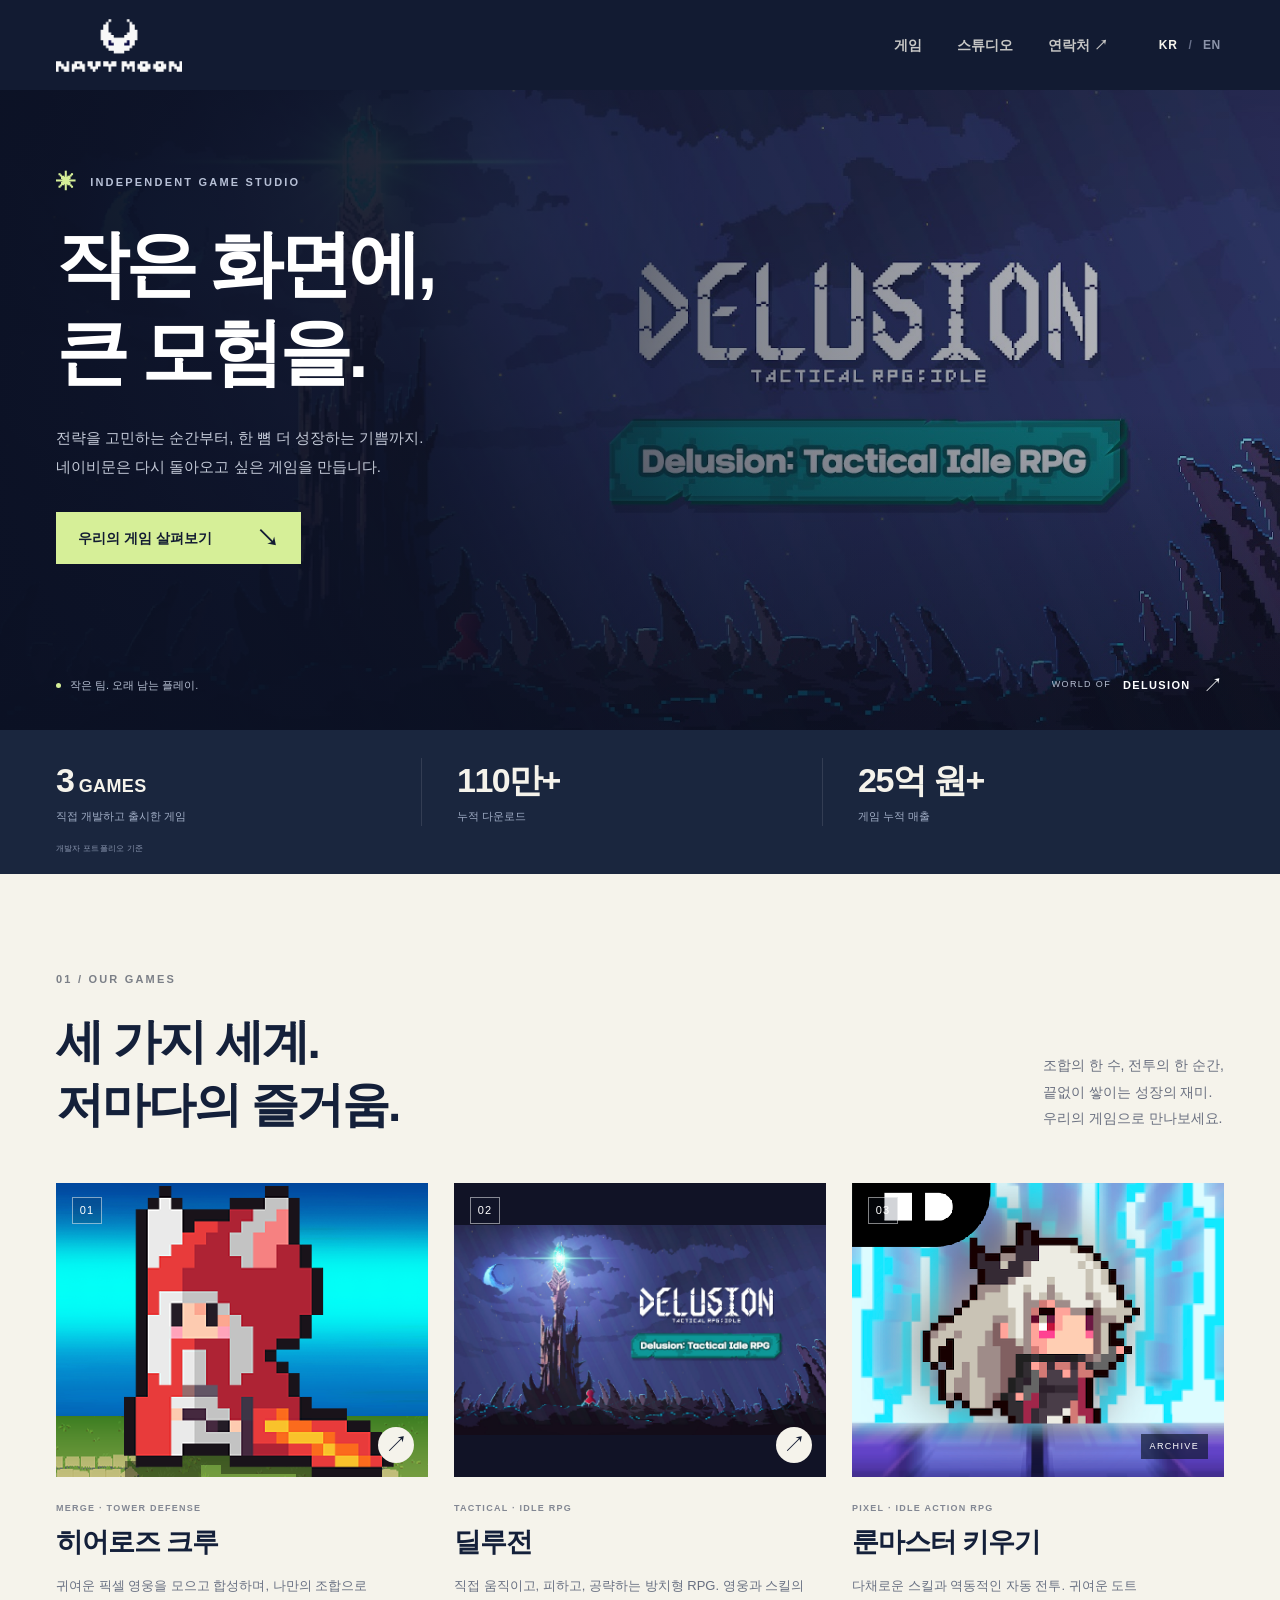
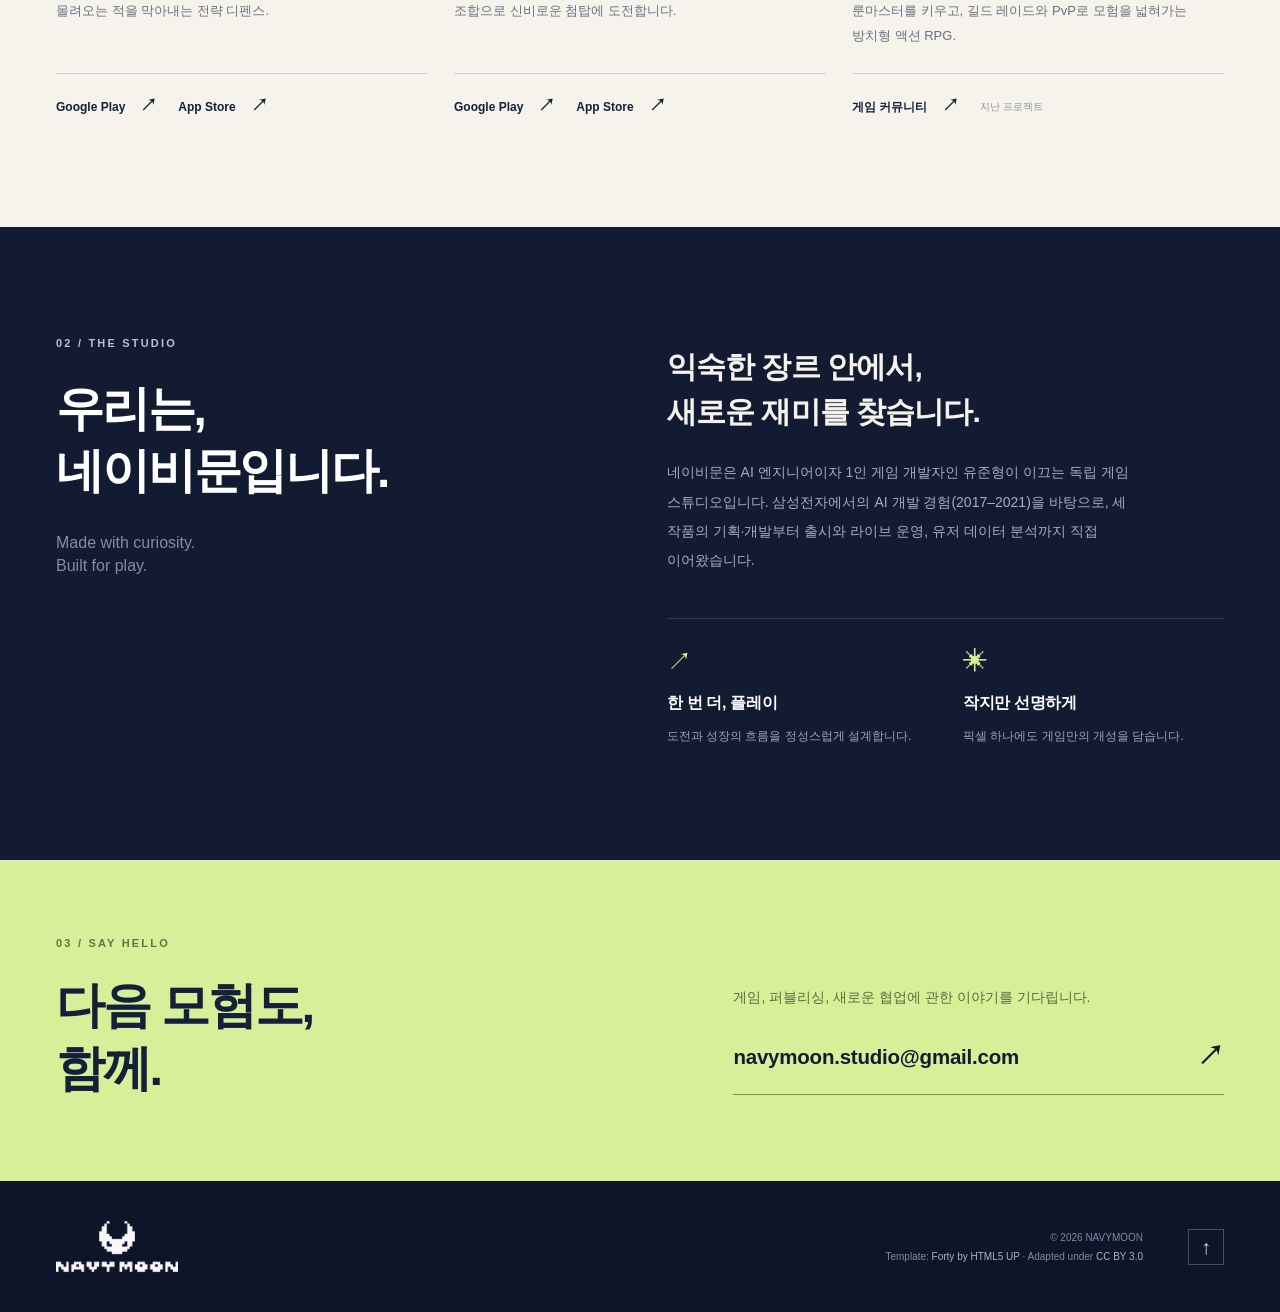
==== index.html @ 3b86530a "Publish NAVYMOON company and game showcase" ====
<!DOCTYPE html>
<!--
  NAVYMOON — adapted from Forty by HTML5 UP, html5up.net | @ajlkn.
  Template licensed under Creative Commons Attribution 3.0.
  Original responsive banner, tiles, inner containers and button foundation retained.
  NAVYMOON adaptation: identity, art direction, bilingual content and game portfolio.
-->
<html lang="ko">
<head>
  <meta charset="utf-8">
  <meta name="viewport" content="width=device-width, initial-scale=1">
  <meta name="theme-color" content="#121b32">
  <title>NAVYMOON — 작은 화면에, 큰 모험을.</title>
  <meta name="description" content="네이비문은 전략과 성장, 개성 있는 세계를 모바일 게임으로 만듭니다. 히어로즈 크루, 딜루전, 룬마스터 키우기를 만나보세요.">
  <link rel="icon" href="assets/images/navymoon-icon-navy.png" type="image/png">
  <link rel="canonical" href="https://navymoon.github.io/">
  <meta property="og:type" content="website">
  <meta property="og:site_name" content="NAVYMOON">
  <meta property="og:title" content="NAVYMOON — Small screens. Big adventures.">
  <meta property="og:description" content="Independent game development. Explore Heroes Crew, Delusion, and Rune Master Idle.">
  <meta property="og:url" content="https://navymoon.github.io/">
  <meta property="og:image" content="https://navymoon.github.io/assets/images/delusion-screen-1.jpg">
  <meta name="twitter:card" content="summary_large_image">
  <link rel="stylesheet" href="assets/css/forty.css">
  <link rel="stylesheet" href="assets/css/navymoon.css">
  <link rel="preload" href="assets/fonts/outfit-bold.ttf" as="font" type="font/ttf" crossorigin>
  <script type="application/ld+json">{"@context":"https://schema.org","@type":"Organization","name":"NAVYMOON","alternateName":"네이비문","url":"https://navymoon.github.io/","logo":"https://navymoon.github.io/assets/images/navymoon-logo-navy.png","email":"navymoon.studio@gmail.com","description":"Independent mobile game studio led by AI engineer and solo developer Junhyeong Yoo."}</script>
  <script src="assets/js/navymoon.js" defer></script>
</head>
<body>
  <a class="skip-link" href="#main" data-i18n="skip">본문으로 바로가기</a>
  <div id="wrapper">
    <header id="header" class="site-header">
      <a href="#top" class="brand" aria-label="NAVYMOON home"><img class="logo-image" src="assets/images/navymoon-logo-white.png" width="4800" height="2400" alt="NAVYMOON"></a>
      <nav class="desktop-nav" aria-label="Main navigation">
        <a href="#games" data-i18n="navGames">게임</a>
        <a href="#studio" data-i18n="navStudio">스튜디오</a>
        <a href="#contact" data-i18n="navContact">연락처 <span aria-hidden="true">↗</span></a>
      </nav>
      <div class="header-actions">
        <div class="language-switch" role="group" aria-label="Language">
          <button type="button" data-lang="ko" aria-pressed="true">KR</button><span aria-hidden="true">/</span><button type="button" data-lang="en" aria-pressed="false">EN</button>
        </div>
        <button class="menu-toggle" type="button" aria-label="메뉴 열기" aria-expanded="false" aria-controls="mobile-nav"><span></span><span></span></button>
      </div>
    </header>
    <nav id="mobile-nav" aria-label="Mobile navigation" hidden>
      <a href="#games" data-i18n="navGames">게임</a><a href="#studio" data-i18n="navStudio">스튜디오</a><a href="#contact" data-i18n="navContact">연락처 ↗</a>
    </nav>

    <main id="main">
      <section id="banner" class="major home-banner" aria-labelledby="hero-title">
        <span id="top" class="anchor-top"></span>
        <img class="hero-art" src="assets/images/delusion-screen-1.jpg" alt="" width="1600" height="900" fetchpriority="high">
        <div class="hero-shade"></div>
        <div class="inner hero-inner">
          <p class="eyebrow"><span class="tiny-star" aria-hidden="true">✳</span> INDEPENDENT GAME STUDIO</p>
          <header class="major"><h1 id="hero-title" data-i18n="heroTitle">작은 화면에, <br>큰 모험을.</h1></header>
          <div class="content">
            <p class="hero-copy" data-i18n="heroCopy">전략을 고민하는 순간부터, 한 뼘 더 성장하는 기쁨까지. <br>네이비문은 다시 돌아오고 싶은 게임을 만듭니다.</p>
            <a href="#games" class="button primary hero-button"><span data-i18n="explore">우리의 게임 살펴보기</span><span aria-hidden="true">↘</span></a>
          </div>
        </div>
        <div class="hero-bottom inner">
          <span class="hero-caption"><span class="status-dot"></span><span data-i18n="heroCaption">작은 팀. 오래 남는 플레이.</span></span>
          <a href="#delusion" class="art-credit">WORLD OF <strong>DELUSION</strong><span aria-hidden="true">↗</span></a>
        </div>
      </section>

      <section class="track-record" aria-label="Studio track record"><div class="inner"><div class="metrics"><div><strong>3<span> GAMES</span></strong><p data-i18n="metricGames">직접 개발하고 출시한 게임</p></div><div><strong data-i18n="metricDownloadsValue">110만+</strong><p data-i18n="metricDownloads">누적 다운로드</p></div><div><strong data-i18n="metricRevenueValue">25억 원+</strong><p data-i18n="metricRevenue">게임 누적 매출</p></div></div><p class="metrics-source" data-i18n="metricsSource">개발자 포트폴리오 기준</p></div></section>

      <section id="games" class="games-section" aria-labelledby="games-title">
        <div class="inner section-heading">
          <div><p class="eyebrow dark">01 / OUR GAMES</p><h2 id="games-title" data-i18n="gamesTitle">세 가지 세계. <br>저마다의 즐거움.</h2></div>
          <p class="section-intro" data-i18n="gamesIntro">조합의 한 수, 전투의 한 순간, <br>끝없이 쌓이는 성장의 재미. <br>우리의 게임으로 만나보세요.</p>
        </div>
        <div class="inner">
          <div class="tiles game-tiles">
            <article id="heroes-crew" class="game-card heroes-card">
              <a class="game-art game-link" href="https://play.google.com/store/apps/details?id=com.overdogs.heroes&amp;hl=ko" target="_blank" rel="noopener noreferrer" aria-label="Heroes Crew on Google Play">
                <img src="assets/images/heroes-icon.png" alt="히어로즈 크루 게임 아이콘" data-i18n-alt="heroesAlt" width="512" height="512" loading="lazy">
                <span class="game-number">01</span><span class="art-arrow" aria-hidden="true">↗</span>
              </a>
              <header class="major game-info">
                <p class="game-genre" data-i18n="heroesGenre">MERGE · TOWER DEFENSE</p>
                <h3 data-i18n="heroesTitle">히어로즈 크루</h3>
                <p class="game-description" data-i18n="heroesDescription">귀여운 픽셀 영웅을 모으고 합성하며, 나만의 조합으로 몰려오는 적을 막아내는 전략 디펜스.</p>
                <div class="game-links"><a class="game-link" href="https://play.google.com/store/apps/details?id=com.overdogs.heroes&amp;hl=ko" target="_blank" rel="noopener noreferrer">Google Play <span aria-hidden="true">↗</span></a><a class="game-link" href="https://apps.apple.com/kr/app/id6744350078" target="_blank" rel="noopener noreferrer">App Store <span aria-hidden="true">↗</span></a></div>
              </header>
            </article>
            <article id="delusion" class="game-card delusion-card">
              <a class="game-art game-link" href="https://play.google.com/store/apps/details?id=com.superplanet.delusion&amp;hl=ko" target="_blank" rel="noopener noreferrer" aria-label="Delusion on Google Play">
                <img src="assets/images/delusion-screen-1.jpg" alt="딜루전 게임 키 비주얼" data-i18n-alt="delusionAlt" width="1600" height="900" loading="lazy">
                <span class="game-number">02</span><span class="art-arrow" aria-hidden="true">↗</span>
              </a>
              <header class="major game-info">
                <p class="game-genre">TACTICAL · IDLE RPG</p>
                <h3 data-i18n="delusionTitle">딜루전</h3>
                <p class="game-description" data-i18n="delusionDescription">직접 움직이고, 피하고, 공략하는 방치형 RPG. 영웅과 스킬의 조합으로 신비로운 첨탑에 도전합니다.</p>
                <div class="game-links"><a class="game-link" href="https://play.google.com/store/apps/details?id=com.superplanet.delusion&amp;hl=ko" target="_blank" rel="noopener noreferrer">Google Play <span aria-hidden="true">↗</span></a><a class="game-link" href="https://apps.apple.com/kr/app/id6496342351" target="_blank" rel="noopener noreferrer">App Store <span aria-hidden="true">↗</span></a></div>
              </header>
            </article>
            <article id="rune-master" class="game-card rune-card">
              <div class="game-art rune-art">
                <img src="assets/images/runemaster-icon.png" alt="룬마스터 키우기 게임 아이콘" data-i18n-alt="runeAlt" width="512" height="512" loading="lazy">
                <span class="game-number">03</span><span class="archive-label">ARCHIVE</span>
              </div>
              <header class="major game-info">
                <p class="game-genre">PIXEL · IDLE ACTION RPG</p>
                <h3 data-i18n="runeTitle">룬마스터 키우기</h3>
                <p class="game-description" data-i18n="runeDescription">다채로운 스킬과 역동적인 자동 전투. 귀여운 도트 룬마스터를 키우고, 길드 레이드와 PvP로 모험을 넓혀가는 방치형 액션 RPG.</p>
                <div class="game-links"><a class="game-link" href="https://cafe.naver.com/runem" target="_blank" rel="noopener noreferrer"><span data-i18n="runeCommunity">게임 커뮤니티</span> <span aria-hidden="true">↗</span></a><span class="legacy-note" data-i18n="archive">지난 프로젝트</span></div>
              </header>
            </article>
          </div>
        </div>
      </section>

      <section id="studio" class="studio-section" aria-labelledby="studio-title">
        <div class="inner studio-grid">
          <div class="studio-heading"><p class="eyebrow">02 / THE STUDIO</p><h2 id="studio-title" data-i18n="studioTitle">우리는, <br>네이비문입니다.</h2><p class="studio-signature">Made with curiosity. <br>Built for play.</p></div>
          <div class="studio-content"><p class="studio-lead" data-i18n="studioLead">익숙한 장르 안에서, <br>새로운 재미를 찾습니다.</p><p data-i18n="studioCopy">네이비문은 AI 엔지니어이자 1인 게임 개발자인 유준형이 이끄는 독립 게임 스튜디오입니다. 삼성전자에서의 AI 개발 경험(2017–2021)을 바탕으로, 세 작품의 기획·개발부터 출시와 라이브 운영, 유저 데이터 분석까지 직접 이어왔습니다.</p>
            <div class="studio-values">
              <div><span class="value-icon" aria-hidden="true">↗</span><h3 data-i18n="valueOne">한 번 더, 플레이</h3><p data-i18n="valueOneCopy">도전과 성장의 흐름을 정성스럽게 설계합니다.</p></div>
              <div><span class="value-icon" aria-hidden="true">✳</span><h3 data-i18n="valueTwo">작지만 선명하게</h3><p data-i18n="valueTwoCopy">픽셀 하나에도 게임만의 개성을 담습니다.</p></div>
            </div>
          </div>
        </div>
      </section>

      <section id="contact" class="contact-section" aria-labelledby="contact-title">
        <div class="inner contact-inner"><div><p class="eyebrow dark">03 / SAY HELLO</p><h2 id="contact-title" data-i18n="contactTitle">다음 모험도, <br>함께.</h2></div><div class="contact-details"><p data-i18n="contactCopy">게임, 퍼블리싱, 새로운 협업에 관한 이야기를 기다립니다.</p><a class="contact-email" href="mailto:navymoon.studio@gmail.com">navymoon.studio@gmail.com <span aria-hidden="true">↗</span></a></div></div>
      </section>
    </main>
    <footer id="footer"><div class="inner footer-inner"><a href="#top" class="footer-brand"><img src="assets/images/navymoon-logo-white.png" alt="NAVYMOON" width="4800" height="2400"></a><div class="footer-meta"><span>© <span id="year">2026</span> NAVYMOON</span><span>Template: <a href="https://html5up.net/forty" target="_blank" rel="noopener noreferrer">Forty by HTML5 UP</a> · Adapted under <a href="https://html5up.net/license" target="_blank" rel="noopener noreferrer">CC BY 3.0</a></span></div><a class="back-top" href="#top" aria-label="Back to top">↑</a></div></footer>
  </div>
</body>
</html>
---- assets/css/forty.css ----
/*
	Forty by HTML5 UP
	html5up.net | @ajlkn
	Free for personal and commercial use under the CCA 3.0 license (html5up.net/license)
*/

html, body, div, span, applet, object,
iframe, h1, h2, h3, h4, h5, h6, p, blockquote,
pre, a, abbr, acronym, address, big, cite,
code, del, dfn, em, img, ins, kbd, q, s, samp,
small, strike, strong, sub, sup, tt, var, b,
u, i, center, dl, dt, dd, ol, ul, li, fieldset,
form, label, legend, table, caption, tbody,
tfoot, thead, tr, th, td, article, aside,
canvas, details, embed, figure, figcaption,
footer, header, hgroup, menu, nav, output, ruby,
section, summary, time, mark, audio, video {
	margin: 0;
	padding: 0;
	border: 0;
	font-size: 100%;
	font: inherit;
	vertical-align: baseline;}

article, aside, details, figcaption, figure,
footer, header, hgroup, menu, nav, section {
	display: block;}

body {
	line-height: 1;
}

ol, ul {
	list-style: none;
}

blockquote, q {
	quotes: none;
}

	blockquote:before, blockquote:after, q:before, q:after {
		content: '';
		content: none;
	}

table {
	border-collapse: collapse;
	border-spacing: 0;
}

body {
	-webkit-text-size-adjust: none;
}

mark {
	background-color: transparent;
	color: inherit;
}

input::-moz-focus-inner {
	border: 0;
	padding: 0;
}

input, select, textarea {
	-moz-appearance: none;
	-webkit-appearance: none;
	-ms-appearance: none;
	appearance: none;
}

/* Basic */

	@-ms-viewport {
		width: device-width;
	}

	body {
		-ms-overflow-style: scrollbar;
	}

	@media screen and (max-width: 480px) {

		html, body {
			min-width: 320px;
		}

	}

	html {
		box-sizing: border-box;
	}

	*, *:before, *:after {
		box-sizing: inherit;
	}

	body {
		background: #242943;
	}

		body.is-preload *, body.is-preload *:before, body.is-preload *:after {
			-moz-animation: none !important;
			-webkit-animation: none !important;
			-ms-animation: none !important;
			animation: none !important;
			-moz-transition: none !important;
			-webkit-transition: none !important;
			-ms-transition: none !important;
			transition: none !important;
		}

/* Type */

	body, input, select, textarea {
		color: #ffffff;
		font-family: "Source Sans Pro", Helvetica, sans-serif;
		font-size: 17pt;
		font-weight: 300;
		letter-spacing: 0.025em;
		line-height: 1.65;
	}

		@media screen and (max-width: 1680px) {

			body, input, select, textarea {
				font-size: 14pt;
			}

		}

		@media screen and (max-width: 1280px) {

			body, input, select, textarea {
				font-size: 12pt;
			}

		}

		@media screen and (max-width: 360px) {

			body, input, select, textarea {
				font-size: 11pt;
			}

		}

	a {
		-moz-transition: color 0.2s ease-in-out, border-bottom-color 0.2s ease-in-out;
		-webkit-transition: color 0.2s ease-in-out, border-bottom-color 0.2s ease-in-out;
		-ms-transition: color 0.2s ease-in-out, border-bottom-color 0.2s ease-in-out;
		transition: color 0.2s ease-in-out, border-bottom-color 0.2s ease-in-out;
		border-bottom: dotted 1px;
		color: inherit;
		text-decoration: none;
	}

		a:hover {
			border-bottom-color: transparent;
			color: #9bf1ff !important;
		}

		a:active {
			color: #53e3fb !important;
		}

	strong, b {
		color: #ffffff;
		font-weight: 600;
	}

	em, i {
		font-style: italic;
	}

	p {
		margin: 0 0 2em 0;
	}

	h1, h2, h3, h4, h5, h6 {
		color: #ffffff;
		font-weight: 600;
		line-height: 1.65;
		margin: 0 0 1em 0;
	}

		h1 a, h2 a, h3 a, h4 a, h5 a, h6 a {
			color: inherit;
			border-bottom: 0;
		}

	h1 {
		font-size: 2.5em;
	}

	h2 {
		font-size: 1.75em;
	}

	h3 {
		font-size: 1.35em;
	}

	h4 {
		font-size: 1.1em;
	}

	h5 {
		font-size: 0.9em;
	}

	h6 {
		font-size: 0.7em;
	}

	@media screen and (max-width: 736px) {

		h1 {
			font-size: 2em;
		}

		h2 {
			font-size: 1.5em;
		}

		h3 {
			font-size: 1.25em;
		}

	}

	sub {
		font-size: 0.8em;
		position: relative;
		top: 0.5em;
	}

	sup {
		font-size: 0.8em;
		position: relative;
		top: -0.5em;
	}

	blockquote {
		border-left: solid 4px rgba(212, 212, 255, 0.1);
		font-style: italic;
		margin: 0 0 2em 0;
		padding: 0.5em 0 0.5em 2em;
	}

	code {
		background: rgba(212, 212, 255, 0.035);
		font-family: "Courier New", monospace;
		font-size: 0.9em;
		margin: 0 0.25em;
		padding: 0.25em 0.65em;
	}

	pre {
		-webkit-overflow-scrolling: touch;
		font-family: "Courier New", monospace;
		font-size: 0.9em;
		margin: 0 0 2em 0;
	}

		pre code {
			display: block;
			line-height: 1.75;
			padding: 1em 1.5em;
			overflow-x: auto;
		}

	hr {
		border: 0;
		border-bottom: solid 1px rgba(212, 212, 255, 0.1);
		margin: 2em 0;
	}

		hr.major {
			margin: 3em 0;
		}

	.align-left {
		text-align: left;
	}

	.align-center {
		text-align: center;
	}

	.align-right {
		text-align: right;
	}

/* Row */

	.row {
		display: flex;
		flex-wrap: wrap;
		box-sizing: border-box;
		align-items: stretch;
	}

		.row > * {
			box-sizing: border-box;
		}

		.row.gtr-uniform > * > :last-child {
			margin-bottom: 0;
		}

		.row.aln-left {
			justify-content: flex-start;
		}

		.row.aln-center {
			justify-content: center;
		}

		.row.aln-right {
			justify-content: flex-end;
		}

		.row.aln-top {
			align-items: flex-start;
		}

		.row.aln-middle {
			align-items: center;
		}

		.row.aln-bottom {
			align-items: flex-end;
		}

		.row > .imp {
			order: -1;
		}

		.row > .col-1 {
			width: 8.33333%;
		}

		.row > .off-1 {
			margin-left: 8.33333%;
		}

		.row > .col-2 {
			width: 16.66667%;
		}

		.row > .off-2 {
			margin-left: 16.66667%;
		}

		.row > .col-3 {
			width: 25%;
		}

		.row > .off-3 {
			margin-left: 25%;
		}

		.row > .col-4 {
			width: 33.33333%;
		}

		.row > .off-4 {
			margin-left: 33.33333%;
		}

		.row > .col-5 {
			width: 41.66667%;
		}

		.row > .off-5 {
			margin-left: 41.66667%;
		}

		.row > .col-6 {
			width: 50%;
		}

		.row > .off-6 {
			margin-left: 50%;
		}

		.row > .col-7 {
			width: 58.33333%;
		}

		.row > .off-7 {
			margin-left: 58.33333%;
		}

		.row > .col-8 {
			width: 66.66667%;
		}

		.row > .off-8 {
			margin-left: 66.66667%;
		}

		.row > .col-9 {
			width: 75%;
		}

		.row > .off-9 {
			margin-left: 75%;
		}

		.row > .col-10 {
			width: 83.33333%;
		}

		.row > .off-10 {
			margin-left: 83.33333%;
		}

		.row > .col-11 {
			width: 91.66667%;
		}

		.row > .off-11 {
			margin-left: 91.66667%;
		}

		.row > .col-12 {
			width: 100%;
		}

		.row > .off-12 {
			margin-left: 100%;
		}

		.row.gtr-0 {
			margin-top: 0;
			margin-left: 0em;
		}

			.row.gtr-0 > * {
				padding: 0 0 0 0em;
			}

			.row.gtr-0.gtr-uniform {
				margin-top: 0em;
			}

				.row.gtr-0.gtr-uniform > * {
					padding-top: 0em;
				}

		.row.gtr-25 {
			margin-top: 0;
			margin-left: -0.5em;
		}

			.row.gtr-25 > * {
				padding: 0 0 0 0.5em;
			}

			.row.gtr-25.gtr-uniform {
				margin-top: -0.5em;
			}

				.row.gtr-25.gtr-uniform > * {
					padding-top: 0.5em;
				}

		.row.gtr-50 {
			margin-top: 0;
			margin-left: -1em;
		}

			.row.gtr-50 > * {
				padding: 0 0 0 1em;
			}

			.row.gtr-50.gtr-uniform {
				margin-top: -1em;
			}

				.row.gtr-50.gtr-uniform > * {
					padding-top: 1em;
				}

		.row {
			margin-top: 0;
			margin-left: -2em;
		}

			.row > * {
				padding: 0 0 0 2em;
			}

			.row.gtr-uniform {
				margin-top: -2em;
			}

				.row.gtr-uniform > * {
					padding-top: 2em;
				}

		.row.gtr-150 {
			margin-top: 0;
			margin-left: -3em;
		}

			.row.gtr-150 > * {
				padding: 0 0 0 3em;
			}

			.row.gtr-150.gtr-uniform {
				margin-top: -3em;
			}

				.row.gtr-150.gtr-uniform > * {
					padding-top: 3em;
				}

		.row.gtr-200 {
			margin-top: 0;
			margin-left: -4em;
		}

			.row.gtr-200 > * {
				padding: 0 0 0 4em;
			}

			.row.gtr-200.gtr-uniform {
				margin-top: -4em;
			}

				.row.gtr-200.gtr-uniform > * {
					padding-top: 4em;
				}

		@media screen and (max-width: 1680px) {

			.row {
				display: flex;
				flex-wrap: wrap;
				box-sizing: border-box;
				align-items: stretch;
			}

				.row > * {
					box-sizing: border-box;
				}

				.row.gtr-uniform > * > :last-child {
					margin-bottom: 0;
				}

				.row.aln-left {
					justify-content: flex-start;
				}

				.row.aln-center {
					justify-content: center;
				}

				.row.aln-right {
					justify-content: flex-end;
				}

				.row.aln-top {
					align-items: flex-start;
				}

				.row.aln-middle {
					align-items: center;
				}

				.row.aln-bottom {
					align-items: flex-end;
				}

				.row > .imp-xlarge {
					order: -1;
				}

				.row > .col-1-xlarge {
					width: 8.33333%;
				}

				.row > .off-1-xlarge {
					margin-left: 8.33333%;
				}

				.row > .col-2-xlarge {
					width: 16.66667%;
				}

				.row > .off-2-xlarge {
					margin-left: 16.66667%;
				}

				.row > .col-3-xlarge {
					width: 25%;
				}

				.row > .off-3-xlarge {
					margin-left: 25%;
				}

				.row > .col-4-xlarge {
					width: 33.33333%;
				}

				.row > .off-4-xlarge {
					margin-left: 33.33333%;
				}

				.row > .col-5-xlarge {
					width: 41.66667%;
				}

				.row > .off-5-xlarge {
					margin-left: 41.66667%;
				}

				.row > .col-6-xlarge {
					width: 50%;
				}

				.row > .off-6-xlarge {
					margin-left: 50%;
				}

				.row > .col-7-xlarge {
					width: 58.33333%;
				}

				.row > .off-7-xlarge {
					margin-left: 58.33333%;
				}

				.row > .col-8-xlarge {
					width: 66.66667%;
				}

				.row > .off-8-xlarge {
					margin-left: 66.66667%;
				}

				.row > .col-9-xlarge {
					width: 75%;
				}

				.row > .off-9-xlarge {
					margin-left: 75%;
				}

				.row > .col-10-xlarge {
					width: 83.33333%;
				}

				.row > .off-10-xlarge {
					margin-left: 83.33333%;
				}

				.row > .col-11-xlarge {
					width: 91.66667%;
				}

				.row > .off-11-xlarge {
					margin-left: 91.66667%;
				}

				.row > .col-12-xlarge {
					width: 100%;
				}

				.row > .off-12-xlarge {
					margin-left: 100%;
				}

				.row.gtr-0 {
					margin-top: 0;
					margin-left: 0em;
				}

					.row.gtr-0 > * {
						padding: 0 0 0 0em;
					}

					.row.gtr-0.gtr-uniform {
						margin-top: 0em;
					}

						.row.gtr-0.gtr-uniform > * {
							padding-top: 0em;
						}

				.row.gtr-25 {
					margin-top: 0;
					margin-left: -0.5em;
				}

					.row.gtr-25 > * {
						padding: 0 0 0 0.5em;
					}

					.row.gtr-25.gtr-uniform {
						margin-top: -0.5em;
					}

						.row.gtr-25.gtr-uniform > * {
							padding-top: 0.5em;
						}

				.row.gtr-50 {
					margin-top: 0;
					margin-left: -1em;
				}

					.row.gtr-50 > * {
						padding: 0 0 0 1em;
					}

					.row.gtr-50.gtr-uniform {
						margin-top: -1em;
					}

						.row.gtr-50.gtr-uniform > * {
							padding-top: 1em;
						}

				.row {
					margin-top: 0;
					margin-left: -2em;
				}

					.row > * {
						padding: 0 0 0 2em;
					}

					.row.gtr-uniform {
						margin-top: -2em;
					}

						.row.gtr-uniform > * {
							padding-top: 2em;
						}

				.row.gtr-150 {
					margin-top: 0;
					margin-left: -3em;
				}

					.row.gtr-150 > * {
						padding: 0 0 0 3em;
					}

					.row.gtr-150.gtr-uniform {
						margin-top: -3em;
					}

						.row.gtr-150.gtr-uniform > * {
							padding-top: 3em;
						}

				.row.gtr-200 {
					margin-top: 0;
					margin-left: -4em;
				}

					.row.gtr-200 > * {
						padding: 0 0 0 4em;
					}

					.row.gtr-200.gtr-uniform {
						margin-top: -4em;
					}

						.row.gtr-200.gtr-uniform > * {
							padding-top: 4em;
						}

		}

		@media screen and (max-width: 1280px) {

			.row {
				display: flex;
				flex-wrap: wrap;
				box-sizing: border-box;
				align-items: stretch;
			}

				.row > * {
					box-sizing: border-box;
				}

				.row.gtr-uniform > * > :last-child {
					margin-bottom: 0;
				}

				.row.aln-left {
					justify-content: flex-start;
				}

				.row.aln-center {
					justify-content: center;
				}

				.row.aln-right {
					justify-content: flex-end;
				}

				.row.aln-top {
					align-items: flex-start;
				}

				.row.aln-middle {
					align-items: center;
				}

				.row.aln-bottom {
					align-items: flex-end;
				}

				.row > .imp-large {
					order: -1;
				}

				.row > .col-1-large {
					width: 8.33333%;
				}

				.row > .off-1-large {
					margin-left: 8.33333%;
				}

				.row > .col-2-large {
					width: 16.66667%;
				}

				.row > .off-2-large {
					margin-left: 16.66667%;
				}

				.row > .col-3-large {
					width: 25%;
				}

				.row > .off-3-large {
					margin-left: 25%;
				}

				.row > .col-4-large {
					width: 33.33333%;
				}

				.row > .off-4-large {
					margin-left: 33.33333%;
				}

				.row > .col-5-large {
					width: 41.66667%;
				}

				.row > .off-5-large {
					margin-left: 41.66667%;
				}

				.row > .col-6-large {
					width: 50%;
				}

				.row > .off-6-large {
					margin-left: 50%;
				}

				.row > .col-7-large {
					width: 58.33333%;
				}

				.row > .off-7-large {
					margin-left: 58.33333%;
				}

				.row > .col-8-large {
					width: 66.66667%;
				}

				.row > .off-8-large {
					margin-left: 66.66667%;
				}

				.row > .col-9-large {
					width: 75%;
				}

				.row > .off-9-large {
					margin-left: 75%;
				}

				.row > .col-10-large {
					width: 83.33333%;
				}

				.row > .off-10-large {
					margin-left: 83.33333%;
				}

				.row > .col-11-large {
					width: 91.66667%;
				}

				.row > .off-11-large {
					margin-left: 91.66667%;
				}

				.row > .col-12-large {
					width: 100%;
				}

				.row > .off-12-large {
					margin-left: 100%;
				}

				.row.gtr-0 {
					margin-top: 0;
					margin-left: 0em;
				}

					.row.gtr-0 > * {
						padding: 0 0 0 0em;
					}

					.row.gtr-0.gtr-uniform {
						margin-top: 0em;
					}

						.row.gtr-0.gtr-uniform > * {
							padding-top: 0em;
						}

				.row.gtr-25 {
					margin-top: 0;
					margin-left: -0.375em;
				}

					.row.gtr-25 > * {
						padding: 0 0 0 0.375em;
					}

					.row.gtr-25.gtr-uniform {
						margin-top: -0.375em;
					}

						.row.gtr-25.gtr-uniform > * {
							padding-top: 0.375em;
						}

				.row.gtr-50 {
					margin-top: 0;
					margin-left: -0.75em;
				}

					.row.gtr-50 > * {
						padding: 0 0 0 0.75em;
					}

					.row.gtr-50.gtr-uniform {
						margin-top: -0.75em;
					}

						.row.gtr-50.gtr-uniform > * {
							padding-top: 0.75em;
						}

				.row {
					margin-top: 0;
					margin-left: -1.5em;
				}

					.row > * {
						padding: 0 0 0 1.5em;
					}

					.row.gtr-uniform {
						margin-top: -1.5em;
					}

						.row.gtr-uniform > * {
							padding-top: 1.5em;
						}

				.row.gtr-150 {
					margin-top: 0;
					margin-left: -2.25em;
				}

					.row.gtr-150 > * {
						padding: 0 0 0 2.25em;
					}

					.row.gtr-150.gtr-uniform {
						margin-top: -2.25em;
					}

						.row.gtr-150.gtr-uniform > * {
							padding-top: 2.25em;
						}

				.row.gtr-200 {
					margin-top: 0;
					margin-left: -3em;
				}

					.row.gtr-200 > * {
						padding: 0 0 0 3em;
					}

					.row.gtr-200.gtr-uniform {
						margin-top: -3em;
					}

						.row.gtr-200.gtr-uniform > * {
							padding-top: 3em;
						}

		}

		@media screen and (max-width: 980px) {

			.row {
				display: flex;
				flex-wrap: wrap;
				box-sizing: border-box;
				align-items: stretch;
			}

				.row > * {
					box-sizing: border-box;
				}

				.row.gtr-uniform > * > :last-child {
					margin-bottom: 0;
				}

				.row.aln-left {
					justify-content: flex-start;
				}

				.row.aln-center {
					justify-content: center;
				}

				.row.aln-right {
					justify-content: flex-end;
				}

				.row.aln-top {
					align-items: flex-start;
				}

				.row.aln-middle {
					align-items: center;
				}

				.row.aln-bottom {
					align-items: flex-end;
				}

				.row > .imp-medium {
					order: -1;
				}

				.row > .col-1-medium {
					width: 8.33333%;
				}

				.row > .off-1-medium {
					margin-left: 8.33333%;
				}

				.row > .col-2-medium {
					width: 16.66667%;
				}

				.row > .off-2-medium {
					margin-left: 16.66667%;
				}

				.row > .col-3-medium {
					width: 25%;
				}

				.row > .off-3-medium {
					margin-left: 25%;
				}

				.row > .col-4-medium {
					width: 33.33333%;
				}

				.row > .off-4-medium {
					margin-left: 33.33333%;
				}

				.row > .col-5-medium {
					width: 41.66667%;
				}

				.row > .off-5-medium {
					margin-left: 41.66667%;
				}

				.row > .col-6-medium {
					width: 50%;
				}

				.row > .off-6-medium {
					margin-left: 50%;
				}

				.row > .col-7-medium {
					width: 58.33333%;
				}

				.row > .off-7-medium {
					margin-left: 58.33333%;
				}

				.row > .col-8-medium {
					width: 66.66667%;
				}

				.row > .off-8-medium {
					margin-left: 66.66667%;
				}

				.row > .col-9-medium {
					width: 75%;
				}

				.row > .off-9-medium {
					margin-left: 75%;
				}

				.row > .col-10-medium {
					width: 83.33333%;
				}

				.row > .off-10-medium {
					margin-left: 83.33333%;
				}

				.row > .col-11-medium {
					width: 91.66667%;
				}

				.row > .off-11-medium {
					margin-left: 91.66667%;
				}

				.row > .col-12-medium {
					width: 100%;
				}

				.row > .off-12-medium {
					margin-left: 100%;
				}

				.row.gtr-0 {
					margin-top: 0;
					margin-left: 0em;
				}

					.row.gtr-0 > * {
						padding: 0 0 0 0em;
					}

					.row.gtr-0.gtr-uniform {
						margin-top: 0em;
					}

						.row.gtr-0.gtr-uniform > * {
							padding-top: 0em;
						}

				.row.gtr-25 {
					margin-top: 0;
					margin-left: -0.375em;
				}

					.row.gtr-25 > * {
						padding: 0 0 0 0.375em;
					}

					.row.gtr-25.gtr-uniform {
						margin-top: -0.375em;
					}

						.row.gtr-25.gtr-uniform > * {
							padding-top: 0.375em;
						}

				.row.gtr-50 {
					margin-top: 0;
					margin-left: -0.75em;
				}

					.row.gtr-50 > * {
						padding: 0 0 0 0.75em;
					}

					.row.gtr-50.gtr-uniform {
						margin-top: -0.75em;
					}

						.row.gtr-50.gtr-uniform > * {
							padding-top: 0.75em;
						}

				.row {
					margin-top: 0;
					margin-left: -1.5em;
				}

					.row > * {
						padding: 0 0 0 1.5em;
					}

					.row.gtr-uniform {
						margin-top: -1.5em;
					}

						.row.gtr-uniform > * {
							padding-top: 1.5em;
						}

				.row.gtr-150 {
					margin-top: 0;
					margin-left: -2.25em;
				}

					.row.gtr-150 > * {
						padding: 0 0 0 2.25em;
					}

					.row.gtr-150.gtr-uniform {
						margin-top: -2.25em;
					}

						.row.gtr-150.gtr-uniform > * {
							padding-top: 2.25em;
						}

				.row.gtr-200 {
					margin-top: 0;
					margin-left: -3em;
				}

					.row.gtr-200 > * {
						padding: 0 0 0 3em;
					}

					.row.gtr-200.gtr-uniform {
						margin-top: -3em;
					}

						.row.gtr-200.gtr-uniform > * {
							padding-top: 3em;
						}

		}

		@media screen and (max-width: 736px) {

			.row {
				display: flex;
				flex-wrap: wrap;
				box-sizing: border-box;
				align-items: stretch;
			}

				.row > * {
					box-sizing: border-box;
				}

				.row.gtr-uniform > * > :last-child {
					margin-bottom: 0;
				}

				.row.aln-left {
					justify-content: flex-start;
				}

				.row.aln-center {
					justify-content: center;
				}

				.row.aln-right {
					justify-content: flex-end;
				}

				.row.aln-top {
					align-items: flex-start;
				}

				.row.aln-middle {
					align-items: center;
				}

				.row.aln-bottom {
					align-items: flex-end;
				}

				.row > .imp-small {
					order: -1;
				}

				.row > .col-1-small {
					width: 8.33333%;
				}

				.row > .off-1-small {
					margin-left: 8.33333%;
				}

				.row > .col-2-small {
					width: 16.66667%;
				}

				.row > .off-2-small {
					margin-left: 16.66667%;
				}

				.row > .col-3-small {
					width: 25%;
				}

				.row > .off-3-small {
					margin-left: 25%;
				}

				.row > .col-4-small {
					width: 33.33333%;
				}

				.row > .off-4-small {
					margin-left: 33.33333%;
				}

				.row > .col-5-small {
					width: 41.66667%;
				}

				.row > .off-5-small {
					margin-left: 41.66667%;
				}

				.row > .col-6-small {
					width: 50%;
				}

				.row > .off-6-small {
					margin-left: 50%;
				}

				.row > .col-7-small {
					width: 58.33333%;
				}

				.row > .off-7-small {
					margin-left: 58.33333%;
				}

				.row > .col-8-small {
					width: 66.66667%;
				}

				.row > .off-8-small {
					margin-left: 66.66667%;
				}

				.row > .col-9-small {
					width: 75%;
				}

				.row > .off-9-small {
					margin-left: 75%;
				}

				.row > .col-10-small {
					width: 83.33333%;
				}

				.row > .off-10-small {
					margin-left: 83.33333%;
				}

				.row > .col-11-small {
					width: 91.66667%;
				}

				.row > .off-11-small {
					margin-left: 91.66667%;
				}

				.row > .col-12-small {
					width: 100%;
				}

				.row > .off-12-small {
					margin-left: 100%;
				}

				.row.gtr-0 {
					margin-top: 0;
					margin-left: 0em;
				}

					.row.gtr-0 > * {
						padding: 0 0 0 0em;
					}

					.row.gtr-0.gtr-uniform {
						margin-top: 0em;
					}

						.row.gtr-0.gtr-uniform > * {
							padding-top: 0em;
						}

				.row.gtr-25 {
					margin-top: 0;
					margin-left: -0.3125em;
				}

					.row.gtr-25 > * {
						padding: 0 0 0 0.3125em;
					}

					.row.gtr-25.gtr-uniform {
						margin-top: -0.3125em;
					}

						.row.gtr-25.gtr-uniform > * {
							padding-top: 0.3125em;
						}

				.row.gtr-50 {
					margin-top: 0;
					margin-left: -0.625em;
				}

					.row.gtr-50 > * {
						padding: 0 0 0 0.625em;
					}

					.row.gtr-50.gtr-uniform {
						margin-top: -0.625em;
					}

						.row.gtr-50.gtr-uniform > * {
							padding-top: 0.625em;
						}

				.row {
					margin-top: 0;
					margin-left: -1.25em;
				}

					.row > * {
						padding: 0 0 0 1.25em;
					}

					.row.gtr-uniform {
						margin-top: -1.25em;
					}

						.row.gtr-uniform > * {
							padding-top: 1.25em;
						}

				.row.gtr-150 {
					margin-top: 0;
					margin-left: -1.875em;
				}

					.row.gtr-150 > * {
						padding: 0 0 0 1.875em;
					}

					.row.gtr-150.gtr-uniform {
						margin-top: -1.875em;
					}

						.row.gtr-150.gtr-uniform > * {
							padding-top: 1.875em;
						}

				.row.gtr-200 {
					margin-top: 0;
					margin-left: -2.5em;
				}

					.row.gtr-200 > * {
						padding: 0 0 0 2.5em;
					}

					.row.gtr-200.gtr-uniform {
						margin-top: -2.5em;
					}

						.row.gtr-200.gtr-uniform > * {
							padding-top: 2.5em;
						}

		}

		@media screen and (max-width: 480px) {

			.row {
				display: flex;
				flex-wrap: wrap;
				box-sizing: border-box;
				align-items: stretch;
			}

				.row > * {
					box-sizing: border-box;
				}

				.row.gtr-uniform > * > :last-child {
					margin-bottom: 0;
				}

				.row.aln-left {
					justify-content: flex-start;
				}

				.row.aln-center {
					justify-content: center;
				}

				.row.aln-right {
					justify-content: flex-end;
				}

				.row.aln-top {
					align-items: flex-start;
				}

				.row.aln-middle {
					align-items: center;
				}

				.row.aln-bottom {
					align-items: flex-end;
				}

				.row > .imp-xsmall {
					order: -1;
				}

				.row > .col-1-xsmall {
					width: 8.33333%;
				}

				.row > .off-1-xsmall {
					margin-left: 8.33333%;
				}

				.row > .col-2-xsmall {
					width: 16.66667%;
				}

				.row > .off-2-xsmall {
					margin-left: 16.66667%;
				}

				.row > .col-3-xsmall {
					width: 25%;
				}

				.row > .off-3-xsmall {
					margin-left: 25%;
				}

				.row > .col-4-xsmall {
					width: 33.33333%;
				}

				.row > .off-4-xsmall {
					margin-left: 33.33333%;
				}

				.row > .col-5-xsmall {
					width: 41.66667%;
				}

				.row > .off-5-xsmall {
					margin-left: 41.66667%;
				}

				.row > .col-6-xsmall {
					width: 50%;
				}

				.row > .off-6-xsmall {
					margin-left: 50%;
				}

				.row > .col-7-xsmall {
					width: 58.33333%;
				}

				.row > .off-7-xsmall {
					margin-left: 58.33333%;
				}

				.row > .col-8-xsmall {
					width: 66.66667%;
				}

				.row > .off-8-xsmall {
					margin-left: 66.66667%;
				}

				.row > .col-9-xsmall {
					width: 75%;
				}

				.row > .off-9-xsmall {
					margin-left: 75%;
				}

				.row > .col-10-xsmall {
					width: 83.33333%;
				}

				.row > .off-10-xsmall {
					margin-left: 83.33333%;
				}

				.row > .col-11-xsmall {
					width: 91.66667%;
				}

				.row > .off-11-xsmall {
					margin-left: 91.66667%;
				}

				.row > .col-12-xsmall {
					width: 100%;
				}

				.row > .off-12-xsmall {
					margin-left: 100%;
				}

				.row.gtr-0 {
					margin-top: 0;
					margin-left: 0em;
				}

					.row.gtr-0 > * {
						padding: 0 0 0 0em;
					}

					.row.gtr-0.gtr-uniform {
						margin-top: 0em;
					}

						.row.gtr-0.gtr-uniform > * {
							padding-top: 0em;
						}

				.row.gtr-25 {
					margin-top: 0;
					margin-left: -0.3125em;
				}

					.row.gtr-25 > * {
						padding: 0 0 0 0.3125em;
					}

					.row.gtr-25.gtr-uniform {
						margin-top: -0.3125em;
					}

						.row.gtr-25.gtr-uniform > * {
							padding-top: 0.3125em;
						}

				.row.gtr-50 {
					margin-top: 0;
					margin-left: -0.625em;
				}

					.row.gtr-50 > * {
						padding: 0 0 0 0.625em;
					}

					.row.gtr-50.gtr-uniform {
						margin-top: -0.625em;
					}

						.row.gtr-50.gtr-uniform > * {
							padding-top: 0.625em;
						}

				.row {
					margin-top: 0;
					margin-left: -1.25em;
				}

					.row > * {
						padding: 0 0 0 1.25em;
					}

					.row.gtr-uniform {
						margin-top: -1.25em;
					}

						.row.gtr-uniform > * {
							padding-top: 1.25em;
						}

				.row.gtr-150 {
					margin-top: 0;
					margin-left: -1.875em;
				}

					.row.gtr-150 > * {
						padding: 0 0 0 1.875em;
					}

					.row.gtr-150.gtr-uniform {
						margin-top: -1.875em;
					}

						.row.gtr-150.gtr-uniform > * {
							padding-top: 1.875em;
						}

				.row.gtr-200 {
					margin-top: 0;
					margin-left: -2.5em;
				}

					.row.gtr-200 > * {
						padding: 0 0 0 2.5em;
					}

					.row.gtr-200.gtr-uniform {
						margin-top: -2.5em;
					}

						.row.gtr-200.gtr-uniform > * {
							padding-top: 2.5em;
						}

		}

/* Section/Article */

	section.special, article.special {
		text-align: center;
	}

	header.major {
		width: -moz-max-content;
		width: -webkit-max-content;
		width: -ms-max-content;
		width: max-content;
		margin-bottom: 2em;
	}

		header.major > :first-child {
			margin-bottom: 0;
			width: calc(100% + 0.5em);
		}

			header.major > :first-child:after {
				content: '';
				background-color: #ffffff;
				display: block;
				height: 2px;
				margin: 0.325em 0 0.5em 0;
				width: 100%;
			}

		header.major > p {
			font-size: 0.7em;
			font-weight: 600;
			letter-spacing: 0.25em;
			margin-bottom: 0;
			text-transform: uppercase;
		}

		body.is-ie header.major > :first-child:after {
			max-width: 9em;
		}

		body.is-ie header.major > h1:after {
			max-width: 100% !important;
		}

	@media screen and (max-width: 736px) {

		header.major > p br {
			display: none;
		}

	}

/* Form */

	form {
		margin: 0 0 2em 0;
	}

		form > :last-child {
			margin-bottom: 0;
		}

		form > .fields {
			display: -moz-flex;
			display: -webkit-flex;
			display: -ms-flex;
			display: flex;
			-moz-flex-wrap: wrap;
			-webkit-flex-wrap: wrap;
			-ms-flex-wrap: wrap;
			flex-wrap: wrap;
			width: calc(100% + 3em);
			margin: -1.5em 0 2em -1.5em;
		}

			form > .fields > .field {
				-moz-flex-grow: 0;
				-webkit-flex-grow: 0;
				-ms-flex-grow: 0;
				flex-grow: 0;
				-moz-flex-shrink: 0;
				-webkit-flex-shrink: 0;
				-ms-flex-shrink: 0;
				flex-shrink: 0;
				padding: 1.5em 0 0 1.5em;
				width: calc(100% - 1.5em);
			}

				form > .fields > .field.half {
					width: calc(50% - 0.75em);
				}

				form > .fields > .field.third {
					width: calc(100%/3 - 0.5em);
				}

				form > .fields > .field.quarter {
					width: calc(25% - 0.375em);
				}

		@media screen and (max-width: 480px) {

			form > .fields {
				width: calc(100% + 3em);
				margin: -1.5em 0 2em -1.5em;
			}

				form > .fields > .field {
					padding: 1.5em 0 0 1.5em;
					width: calc(100% - 1.5em);
				}

					form > .fields > .field.half {
						width: calc(100% - 1.5em);
					}

					form > .fields > .field.third {
						width: calc(100% - 1.5em);
					}

					form > .fields > .field.quarter {
						width: calc(100% - 1.5em);
					}

		}

	label {
		color: #ffffff;
		display: block;
		font-size: 0.8em;
		font-weight: 600;
		letter-spacing: 0.25em;
		margin: 0 0 1em 0;
		text-transform: uppercase;
	}

	input[type="text"],
	input[type="password"],
	input[type="email"],
	input[type="tel"],
	input[type="search"],
	input[type="url"],
	select,
	textarea {
		-moz-appearance: none;
		-webkit-appearance: none;
		-ms-appearance: none;
		appearance: none;
		background: rgba(212, 212, 255, 0.035);
		border: none;
		border-radius: 0;
		color: inherit;
		display: block;
		outline: 0;
		padding: 0 1em;
		text-decoration: none;
		width: 100%;
	}

		input[type="text"]:invalid,
		input[type="password"]:invalid,
		input[type="email"]:invalid,
		input[type="tel"]:invalid,
		input[type="search"]:invalid,
		input[type="url"]:invalid,
		select:invalid,
		textarea:invalid {
			box-shadow: none;
		}

		input[type="text"]:focus,
		input[type="password"]:focus,
		input[type="email"]:focus,
		input[type="tel"]:focus,
		input[type="search"]:focus,
		input[type="url"]:focus,
		select:focus,
		textarea:focus {
			border-color: #9bf1ff;
			box-shadow: 0 0 0 2px #9bf1ff;
		}

	select {
		background-image: url("data:image/svg+xml;charset=utf8,%3Csvg xmlns='http://www.w3.org/2000/svg' width='40' height='40' preserveAspectRatio='none' viewBox='0 0 40 40'%3E%3Cpath d='M9.4,12.3l10.4,10.4l10.4-10.4c0.2-0.2,0.5-0.4,0.9-0.4c0.3,0,0.6,0.1,0.9,0.4l3.3,3.3c0.2,0.2,0.4,0.5,0.4,0.9 c0,0.4-0.1,0.6-0.4,0.9L20.7,31.9c-0.2,0.2-0.5,0.4-0.9,0.4c-0.3,0-0.6-0.1-0.9-0.4L4.3,17.3c-0.2-0.2-0.4-0.5-0.4-0.9 c0-0.4,0.1-0.6,0.4-0.9l3.3-3.3c0.2-0.2,0.5-0.4,0.9-0.4S9.1,12.1,9.4,12.3z' fill='rgba(212, 212, 255, 0.1)' /%3E%3C/svg%3E");
		background-size: 1.25rem;
		background-repeat: no-repeat;
		background-position: calc(100% - 1rem) center;
		height: 2.75em;
		padding-right: 2.75em;
		text-overflow: ellipsis;
	}

		select option {
			color: #ffffff;
			background: #242943;
		}

		select:focus::-ms-value {
			background-color: transparent;
		}

		select::-ms-expand {
			display: none;
		}

	input[type="text"],
	input[type="password"],
	input[type="email"],
	input[type="tel"],
	input[type="search"],
	input[type="url"],
	select {
		height: 2.75em;
	}

	textarea {
		padding: 0.75em 1em;
	}

	input[type="checkbox"],
	input[type="radio"] {
		-moz-appearance: none;
		-webkit-appearance: none;
		-ms-appearance: none;
		appearance: none;
		display: block;
		float: left;
		margin-right: -2em;
		opacity: 0;
		width: 1em;
		z-index: -1;
	}

		input[type="checkbox"] + label,
		input[type="radio"] + label {
			text-decoration: none;
			color: #ffffff;
			cursor: pointer;
			display: inline-block;
			font-weight: 300;
			padding-left: 2.65em;
			padding-right: 0.75em;
			position: relative;
		}

			input[type="checkbox"] + label:before,
			input[type="radio"] + label:before {
				-moz-osx-font-smoothing: grayscale;
				-webkit-font-smoothing: antialiased;
				display: inline-block;
				font-style: normal;
				font-variant: normal;
				text-rendering: auto;
				line-height: 1;
				text-transform: none !important;
				font-family: 'Font Awesome 5 Free';
				font-weight: 900;
			}

			input[type="checkbox"] + label:before,
			input[type="radio"] + label:before {
				background: rgba(212, 212, 255, 0.035);
				content: '';
				display: inline-block;
				font-size: 0.8em;
				height: 2.0625em;
				left: 0;
				letter-spacing: 0;
				line-height: 2.0625em;
				position: absolute;
				text-align: center;
				top: 0;
				width: 2.0625em;
			}

		input[type="checkbox"]:checked + label:before,
		input[type="radio"]:checked + label:before {
			background: #ffffff;
			border-color: #9bf1ff;
			content: '\f00c';
			color: #242943;
		}

		input[type="checkbox"]:focus + label:before,
		input[type="radio"]:focus + label:before {
			box-shadow: 0 0 0 2px #9bf1ff;
		}

	input[type="radio"] + label:before {
		border-radius: 100%;
	}

	::-webkit-input-placeholder {
		color: rgba(244, 244, 255, 0.2) !important;
		opacity: 1.0;
	}

	:-moz-placeholder {
		color: rgba(244, 244, 255, 0.2) !important;
		opacity: 1.0;
	}

	::-moz-placeholder {
		color: rgba(244, 244, 255, 0.2) !important;
		opacity: 1.0;
	}

	:-ms-input-placeholder {
		color: rgba(244, 244, 255, 0.2) !important;
		opacity: 1.0;
	}

/* Box */

	.box {
		border: solid 1px rgba(212, 212, 255, 0.1);
		margin-bottom: 2em;
		padding: 1.5em;
	}

		.box > :last-child,
		.box > :last-child > :last-child,
		.box > :last-child > :last-child > :last-child {
			margin-bottom: 0;
		}

		.box.alt {
			border: 0;
			border-radius: 0;
			padding: 0;
		}

/* Icon */

	.icon {
		text-decoration: none;
		border-bottom: none;
		position: relative;
	}

		.icon:before {
			-moz-osx-font-smoothing: grayscale;
			-webkit-font-smoothing: antialiased;
			display: inline-block;
			font-style: normal;
			font-variant: normal;
			text-rendering: auto;
			line-height: 1;
			text-transform: none !important;
			font-family: 'Font Awesome 5 Free';
			font-weight: 400;
		}

		.icon > .label {
			display: none;
		}

		.icon:before {
			line-height: inherit;
		}

		.icon.solid:before {
			font-weight: 900;
		}

		.icon.brands:before {
			font-family: 'Font Awesome 5 Brands';
		}

		.icon.alt:before {
			background-color: #ffffff;
			border-radius: 100%;
			color: #242943;
			display: inline-block;
			height: 2em;
			line-height: 2em;
			text-align: center;
			width: 2em;
		}

	a.icon.alt:before {
		-moz-transition: background-color 0.2s ease-in-out;
		-webkit-transition: background-color 0.2s ease-in-out;
		-ms-transition: background-color 0.2s ease-in-out;
		transition: background-color 0.2s ease-in-out;
	}

	a.icon.alt:hover:before {
		background-color: #6fc3df;
	}

	a.icon.alt:active:before {
		background-color: #37a6cb;
	}

/* Image */

	.image {
		border: 0;
		display: inline-block;
		position: relative;
	}

		.image img {
			display: block;
		}

		.image.left, .image.right {
			max-width: 30%;
		}

			.image.left img, .image.right img {
				width: 100%;
			}

		.image.left {
			float: left;
			margin: 0 1.5em 1.25em 0;
			top: 0.25em;
		}

		.image.right {
			float: right;
			margin: 0 0 1.25em 1.5em;
			top: 0.25em;
		}

		.image.fit {
			display: block;
			margin: 0 0 2em 0;
			width: 100%;
		}

			.image.fit img {
				width: 100%;
			}

		.image.main {
			display: block;
			margin: 2.5em 0;
			width: 100%;
		}

			.image.main img {
				width: 100%;
			}

			@media screen and (max-width: 736px) {

				.image.main {
					margin: 1.5em 0;
				}

			}

/* List */

	ol {
		list-style: decimal;
		margin: 0 0 2em 0;
		padding-left: 1.25em;
	}

		ol li {
			padding-left: 0.25em;
		}

	ul {
		list-style: disc;
		margin: 0 0 2em 0;
		padding-left: 1em;
	}

		ul li {
			padding-left: 0.5em;
		}

		ul.alt {
			list-style: none;
			padding-left: 0;
		}

			ul.alt li {
				border-top: solid 1px rgba(212, 212, 255, 0.1);
				padding: 0.5em 0;
			}

				ul.alt li:first-child {
					border-top: 0;
					padding-top: 0;
				}

	dl {
		margin: 0 0 2em 0;
	}

		dl dt {
			display: block;
			font-weight: 600;
			margin: 0 0 1em 0;
		}

		dl dd {
			margin-left: 2em;
		}

/* Actions */

	ul.actions {
		display: -moz-flex;
		display: -webkit-flex;
		display: -ms-flex;
		display: flex;
		cursor: default;
		list-style: none;
		margin-left: -1em;
		padding-left: 0;
	}

		ul.actions li {
			padding: 0 0 0 1em;
			vertical-align: middle;
		}

		ul.actions.special {
			-moz-justify-content: center;
			-webkit-justify-content: center;
			-ms-justify-content: center;
			justify-content: center;
			width: 100%;
			margin-left: 0;
		}

			ul.actions.special li:first-child {
				padding-left: 0;
			}

		ul.actions.stacked {
			-moz-flex-direction: column;
			-webkit-flex-direction: column;
			-ms-flex-direction: column;
			flex-direction: column;
			margin-left: 0;
		}

			ul.actions.stacked li {
				padding: 1.3em 0 0 0;
			}

				ul.actions.stacked li:first-child {
					padding-top: 0;
				}

		ul.actions.fit {
			width: calc(100% + 1em);
		}

			ul.actions.fit li {
				-moz-flex-grow: 1;
				-webkit-flex-grow: 1;
				-ms-flex-grow: 1;
				flex-grow: 1;
				-moz-flex-shrink: 1;
				-webkit-flex-shrink: 1;
				-ms-flex-shrink: 1;
				flex-shrink: 1;
				width: 100%;
			}

				ul.actions.fit li > * {
					width: 100%;
				}

			ul.actions.fit.stacked {
				width: 100%;
			}

/* Icons */

	ul.icons {
		cursor: default;
		list-style: none;
		padding-left: 0;
	}

		ul.icons li {
			display: inline-block;
			padding: 0 1em 0 0;
		}

			ul.icons li:last-child {
				padding-right: 0;
			}

		@media screen and (max-width: 736px) {

			ul.icons li {
				padding: 0 0.75em 0 0;
			}

		}

/* Pagination */

	ul.pagination {
		cursor: default;
		list-style: none;
		padding-left: 0;
	}

		ul.pagination li {
			display: inline-block;
			padding-left: 0;
			vertical-align: middle;
		}

			ul.pagination li > .page {
				-moz-transition: background-color 0.2s ease-in-out, color 0.2s ease-in-out;
				-webkit-transition: background-color 0.2s ease-in-out, color 0.2s ease-in-out;
				-ms-transition: background-color 0.2s ease-in-out, color 0.2s ease-in-out;
				transition: background-color 0.2s ease-in-out, color 0.2s ease-in-out;
				border-bottom: 0;
				display: inline-block;
				font-size: 0.8em;
				font-weight: 600;
				height: 1.5em;
				line-height: 1.5em;
				margin: 0 0.125em;
				min-width: 1.5em;
				padding: 0 0.5em;
				text-align: center;
			}

				ul.pagination li > .page.active {
					background-color: #ffffff;
					color: #242943;
				}

					ul.pagination li > .page.active:hover {
						background-color: #9bf1ff;
						color: #242943 !important;
					}

					ul.pagination li > .page.active:active {
						background-color: #53e3fb;
					}

			ul.pagination li:first-child {
				padding-right: 0.75em;
			}

			ul.pagination li:last-child {
				padding-left: 0.75em;
			}

		@media screen and (max-width: 480px) {

			ul.pagination li:nth-child(n+2):nth-last-child(n+2) {
				display: none;
			}

			ul.pagination li:first-child {
				padding-right: 0;
			}

		}

/* Table */

	.table-wrapper {
		-webkit-overflow-scrolling: touch;
		overflow-x: auto;
	}

	table {
		margin: 0 0 2em 0;
		width: 100%;
	}

		table tbody tr {
			border: solid 1px rgba(212, 212, 255, 0.1);
			border-left: 0;
			border-right: 0;
		}

			table tbody tr:nth-child(2n + 1) {
				background-color: rgba(212, 212, 255, 0.035);
			}

		table td {
			padding: 0.75em 0.75em;
		}

		table th {
			color: #ffffff;
			font-size: 0.9em;
			font-weight: 600;
			padding: 0 0.75em 0.75em 0.75em;
			text-align: left;
		}

		table thead {
			border-bottom: solid 2px rgba(212, 212, 255, 0.1);
		}

		table tfoot {
			border-top: solid 2px rgba(212, 212, 255, 0.1);
		}

		table.alt {
			border-collapse: separate;
		}

			table.alt tbody tr td {
				border: solid 1px rgba(212, 212, 255, 0.1);
				border-left-width: 0;
				border-top-width: 0;
			}

				table.alt tbody tr td:first-child {
					border-left-width: 1px;
				}

			table.alt tbody tr:first-child td {
				border-top-width: 1px;
			}

			table.alt thead {
				border-bottom: 0;
			}

			table.alt tfoot {
				border-top: 0;
			}

/* Button */

	input[type="submit"],
	input[type="reset"],
	input[type="button"],
	button,
	.button {
		-moz-appearance: none;
		-webkit-appearance: none;
		-ms-appearance: none;
		appearance: none;
		-moz-transition: background-color 0.2s ease-in-out, box-shadow 0.2s ease-in-out, color 0.2s ease-in-out;
		-webkit-transition: background-color 0.2s ease-in-out, box-shadow 0.2s ease-in-out, color 0.2s ease-in-out;
		-ms-transition: background-color 0.2s ease-in-out, box-shadow 0.2s ease-in-out, color 0.2s ease-in-out;
		transition: background-color 0.2s ease-in-out, box-shadow 0.2s ease-in-out, color 0.2s ease-in-out;
		background-color: transparent;
		border: 0;
		border-radius: 0;
		box-shadow: inset 0 0 0 2px #ffffff;
		color: #ffffff;
		cursor: pointer;
		display: inline-block;
		font-size: 0.8em;
		font-weight: 600;
		height: 3.5em;
		letter-spacing: 0.25em;
		line-height: 3.5em;
		padding: 0 1.75em;
		text-align: center;
		text-decoration: none;
		text-transform: uppercase;
		white-space: nowrap;
	}

		input[type="submit"]:hover, input[type="submit"]:active,
		input[type="reset"]:hover,
		input[type="reset"]:active,
		input[type="button"]:hover,
		input[type="button"]:active,
		button:hover,
		button:active,
		.button:hover,
		.button:active {
			box-shadow: inset 0 0 0 2px #9bf1ff;
			color: #9bf1ff;
		}

		input[type="submit"]:active,
		input[type="reset"]:active,
		input[type="button"]:active,
		button:active,
		.button:active {
			background-color: rgba(155, 241, 255, 0.1);
			box-shadow: inset 0 0 0 2px #53e3fb;
			color: #53e3fb;
		}

		input[type="submit"].icon:before,
		input[type="reset"].icon:before,
		input[type="button"].icon:before,
		button.icon:before,
		.button.icon:before {
			margin-right: 0.5em;
		}

		input[type="submit"].fit,
		input[type="reset"].fit,
		input[type="button"].fit,
		button.fit,
		.button.fit {
			width: 100%;
		}

		input[type="submit"].small,
		input[type="reset"].small,
		input[type="button"].small,
		button.small,
		.button.small {
			font-size: 0.6em;
		}

		input[type="submit"].large,
		input[type="reset"].large,
		input[type="button"].large,
		button.large,
		.button.large {
			font-size: 1.25em;
			height: 3em;
			line-height: 3em;
		}

		input[type="submit"].next,
		input[type="reset"].next,
		input[type="button"].next,
		button.next,
		.button.next {
			padding-right: 4.5em;
			position: relative;
		}

			input[type="submit"].next:before, input[type="submit"].next:after,
			input[type="reset"].next:before,
			input[type="reset"].next:after,
			input[type="button"].next:before,
			input[type="button"].next:after,
			button.next:before,
			button.next:after,
			.button.next:before,
			.button.next:after {
				-moz-transition: opacity 0.2s ease-in-out;
				-webkit-transition: opacity 0.2s ease-in-out;
				-ms-transition: opacity 0.2s ease-in-out;
				transition: opacity 0.2s ease-in-out;
				background-position: center right;
				background-repeat: no-repeat;
				background-size: 36px 24px;
				content: '';
				display: block;
				height: 100%;
				position: absolute;
				right: 1.5em;
				top: 0;
				vertical-align: middle;
				width: 36px;
			}

			input[type="submit"].next:before,
			input[type="reset"].next:before,
			input[type="button"].next:before,
			button.next:before,
			.button.next:before {
				background-image: url("data:image/svg+xml;charset=utf8,%3Csvg xmlns='http://www.w3.org/2000/svg' xmlns:xlink='http://www.w3.org/1999/xlink' width='36px' height='24px' viewBox='0 0 36 24' zoomAndPan='disable'%3E%3Cstyle%3Eline %7B stroke: %23ffffff%3B stroke-width: 2px%3B %7D%3C/style%3E%3Cline x1='0' y1='12' x2='34' y2='12' /%3E%3Cline x1='25' y1='4' x2='34' y2='12.5' /%3E%3Cline x1='25' y1='20' x2='34' y2='11.5' /%3E%3C/svg%3E");
			}

			input[type="submit"].next:after,
			input[type="reset"].next:after,
			input[type="button"].next:after,
			button.next:after,
			.button.next:after {
				background-image: url("data:image/svg+xml;charset=utf8,%3Csvg xmlns='http://www.w3.org/2000/svg' xmlns:xlink='http://www.w3.org/1999/xlink' width='36px' height='24px' viewBox='0 0 36 24' zoomAndPan='disable'%3E%3Cstyle%3Eline %7B stroke: %239bf1ff%3B stroke-width: 2px%3B %7D%3C/style%3E%3Cline x1='0' y1='12' x2='34' y2='12' /%3E%3Cline x1='25' y1='4' x2='34' y2='12.5' /%3E%3Cline x1='25' y1='20' x2='34' y2='11.5' /%3E%3C/svg%3E");
				opacity: 0;
				z-index: 1;
			}

			input[type="submit"].next:hover:after, input[type="submit"].next:active:after,
			input[type="reset"].next:hover:after,
			input[type="reset"].next:active:after,
			input[type="button"].next:hover:after,
			input[type="button"].next:active:after,
			button.next:hover:after,
			button.next:active:after,
			.button.next:hover:after,
			.button.next:active:after {
				opacity: 1;
			}

			@media screen and (max-width: 1280px) {

				input[type="submit"].next,
				input[type="reset"].next,
				input[type="button"].next,
				button.next,
				.button.next {
					padding-right: 5em;
				}

			}

		input[type="submit"].primary,
		input[type="reset"].primary,
		input[type="button"].primary,
		button.primary,
		.button.primary {
			background-color: #ffffff;
			box-shadow: none;
			color: #242943;
		}

			input[type="submit"].primary:hover, input[type="submit"].primary:active,
			input[type="reset"].primary:hover,
			input[type="reset"].primary:active,
			input[type="button"].primary:hover,
			input[type="button"].primary:active,
			button.primary:hover,
			button.primary:active,
			.button.primary:hover,
			.button.primary:active {
				background-color: #9bf1ff;
				color: #242943 !important;
			}

			input[type="submit"].primary:active,
			input[type="reset"].primary:active,
			input[type="button"].primary:active,
			button.primary:active,
			.button.primary:active {
				background-color: #53e3fb;
			}

		input[type="submit"].disabled, input[type="submit"]:disabled,
		input[type="reset"].disabled,
		input[type="reset"]:disabled,
		input[type="button"].disabled,
		input[type="button"]:disabled,
		button.disabled,
		button:disabled,
		.button.disabled,
		.button:disabled {
			pointer-events: none;
			cursor: default;
			opacity: 0.25;
		}

/* Tiles */

	.tiles {
		display: -moz-flex;
		display: -webkit-flex;
		display: -ms-flex;
		display: flex;
		-moz-flex-wrap: wrap;
		-webkit-flex-wrap: wrap;
		-ms-flex-wrap: wrap;
		flex-wrap: wrap;
		border-top: 0 !important;
	}

		.tiles + * {
			border-top: 0 !important;
		}

		.tiles article {
			-moz-align-items: center;
			-webkit-align-items: center;
			-ms-align-items: center;
			align-items: center;
			display: -moz-flex;
			display: -webkit-flex;
			display: -ms-flex;
			display: flex;
			-moz-transition: -moz-transform 0.25s ease, opacity 0.25s ease, -moz-filter 1s ease, -webkit-filter 1s ease;
			-webkit-transition: -webkit-transform 0.25s ease, opacity 0.25s ease, -webkit-filter 1s ease, -webkit-filter 1s ease;
			-ms-transition: -ms-transform 0.25s ease, opacity 0.25s ease, -ms-filter 1s ease, -webkit-filter 1s ease;
			transition: transform 0.25s ease, opacity 0.25s ease, filter 1s ease, -webkit-filter 1s ease;
			padding: 4em 4em 2em 4em ;
			background-position: center;
			background-repeat: no-repeat;
			background-size: cover;
			cursor: default;
			height: 40vh;
			max-height: 40em;
			min-height: 23em;
			overflow: hidden;
			position: relative;
			width: 40%;
		}

			.tiles article .image {
				display: none;
			}

			.tiles article header {
				position: relative;
				z-index: 3;
			}

			.tiles article h3 {
				font-size: 1.75em;
			}

				.tiles article h3 a:hover {
					color: inherit !important;
				}

			.tiles article .link.primary {
				border: 0;
				height: 100%;
				left: 0;
				position: absolute;
				top: 0;
				width: 100%;
				z-index: 4;
			}

			.tiles article:before {
				-moz-transition: opacity 0.5s ease;
				-webkit-transition: opacity 0.5s ease;
				-ms-transition: opacity 0.5s ease;
				transition: opacity 0.5s ease;
				bottom: 0;
				content: '';
				display: block;
				height: 100%;
				left: 0;
				opacity: 0.85;
				position: absolute;
				width: 100%;
				z-index: 2;
			}

			.tiles article:after {
				background-color: rgba(36, 41, 67, 0.25);
				content: '';
				display: block;
				height: 100%;
				left: 0;
				position: absolute;
				top: 0;
				width: 100%;
				z-index: 1;
			}

			.tiles article:hover:before {
				opacity: 0;
			}

			.tiles article.is-transitioning {
				-moz-transform: scale(0.95);
				-webkit-transform: scale(0.95);
				-ms-transform: scale(0.95);
				transform: scale(0.95);
				-moz-filter: blur(0.5em);
				-webkit-filter: blur(0.5em);
				-ms-filter: blur(0.5em);
				filter: blur(0.5em);
				opacity: 0;
			}

			.tiles article:nth-child(4n - 1), .tiles article:nth-child(4n - 2) {
				width: 60%;
			}

			.tiles article:nth-child(6n - 5):before {
				background-color: #6fc3df;
			}

			.tiles article:nth-child(6n - 4):before {
				background-color: #8d82c4;
			}

			.tiles article:nth-child(6n - 3):before {
				background-color: #ec8d81;
			}

			.tiles article:nth-child(6n - 2):before {
				background-color: #e7b788;
			}

			.tiles article:nth-child(6n - 1):before {
				background-color: #8ea9e8;
			}

			.tiles article:nth-child(6n):before {
				background-color: #87c5a4;
			}

		@media screen and (max-width: 1280px) {

			.tiles article {
				padding: 4em 3em 2em 3em ;
				height: 30vh;
				max-height: 30em;
				min-height: 20em;
			}

		}

		@media screen and (max-width: 980px) {

			.tiles article {
				width: 50% !important;
			}

		}

		@media screen and (max-width: 736px) {

			.tiles article {
				padding: 3em 1.5em 1em 1.5em ;
				height: 16em;
				max-height: none;
				min-height: 0;
			}

				.tiles article h3 {
					font-size: 1.5em;
				}

		}

		@media screen and (max-width: 480px) {

			.tiles {
				display: block;
			}

				.tiles article {
					height: 20em;
					width: 100% !important;
				}

		}

/* Contact Method */

	.contact-method {
		margin: 0 0 2em 0;
		padding-left: 3.25em;
		position: relative;
	}

		.contact-method .icon {
			left: 0;
			position: absolute;
			top: 0;
		}

		.contact-method h3 {
			margin: 0 0 0.5em 0;
		}

/* Spotlights */

	.spotlights {
		border-top: 0 !important;
	}

		.spotlights + * {
			border-top: 0 !important;
		}

		.spotlights > section {
			display: -moz-flex;
			display: -webkit-flex;
			display: -ms-flex;
			display: flex;
			-moz-flex-direction: row;
			-webkit-flex-direction: row;
			-ms-flex-direction: row;
			flex-direction: row;
			background-color: #2e3450;
		}

			.spotlights > section > .image {
				background-position: center center;
				background-size: cover;
				border-radius: 0;
				display: block;
				position: relative;
				width: 30%;
			}

				.spotlights > section > .image img {
					border-radius: 0;
					display: block;
					width: 100%;
				}

				.spotlights > section > .image:before {
					background: rgba(36, 41, 67, 0.9);
					content: '';
					display: block;
					height: 100%;
					left: 0;
					opacity: 0;
					position: absolute;
					top: 0;
					width: 100%;
				}

			.spotlights > section > .content {
				display: -moz-flex;
				display: -webkit-flex;
				display: -ms-flex;
				display: flex;
				-moz-flex-direction: column;
				-webkit-flex-direction: column;
				-ms-flex-direction: column;
				flex-direction: column;
				-moz-justify-content: center;
				-webkit-justify-content: center;
				-ms-justify-content: center;
				justify-content: center;
				-moz-align-items: center;
				-webkit-align-items: center;
				-ms-align-items: center;
				align-items: center;
				padding: 2em 3em 0.1em 3em ;
				width: 70%;
			}

				.spotlights > section > .content > .inner {
					margin: 0 auto;
					max-width: 100%;
					width: 65em;
				}

			.spotlights > section:nth-child(2n) {
				-moz-flex-direction: row-reverse;
				-webkit-flex-direction: row-reverse;
				-ms-flex-direction: row-reverse;
				flex-direction: row-reverse;
				background-color: #333856;
			}

				.spotlights > section:nth-child(2n) > .content {
					-moz-align-items: -moz-flex-end;
					-webkit-align-items: -webkit-flex-end;
					-ms-align-items: -ms-flex-end;
					align-items: flex-end;
				}

		@media screen and (max-width: 1680px) {

			.spotlights > section > .image {
				width: 40%;
			}

			.spotlights > section > .content {
				width: 60%;
			}

		}

		@media screen and (max-width: 1280px) {

			.spotlights > section > .image {
				width: 45%;
			}

			.spotlights > section > .content {
				width: 55%;
			}

		}

		@media screen and (max-width: 980px) {

			.spotlights > section {
				display: block;
			}

				.spotlights > section > .image {
					width: 100%;
				}

				.spotlights > section > .content {
					padding: 4em 3em 2em 3em ;
					width: 100%;
				}

		}

		@media screen and (max-width: 736px) {

			.spotlights > section > .content {
				padding: 3em 1.5em 1em 1.5em ;
			}

		}

/* Header */

	@-moz-keyframes reveal-header {
		0% {
			top: -4em;
			opacity: 0;
		}

		100% {
			top: 0;
			opacity: 1;
		}
	}

	@-webkit-keyframes reveal-header {
		0% {
			top: -4em;
			opacity: 0;
		}

		100% {
			top: 0;
			opacity: 1;
		}
	}

	@-ms-keyframes reveal-header {
		0% {
			top: -4em;
			opacity: 0;
		}

		100% {
			top: 0;
			opacity: 1;
		}
	}

	@keyframes reveal-header {
		0% {
			top: -4em;
			opacity: 0;
		}

		100% {
			top: 0;
			opacity: 1;
		}
	}

	#header {
		display: -moz-flex;
		display: -webkit-flex;
		display: -ms-flex;
		display: flex;
		background-color: #2a2f4a;
		box-shadow: 0 0 0.25em 0 rgba(0, 0, 0, 0.15);
		cursor: default;
		font-weight: 600;
		height: 3.25em;
		left: 0;
		letter-spacing: 0.25em;
		line-height: 3.25em;
		margin: 0;
		position: fixed;
		text-transform: uppercase;
		top: 0;
		width: 100%;
		z-index: 10000;
	}

		#header .logo {
			border: 0;
			display: inline-block;
			font-size: 0.8em;
			height: inherit;
			line-height: inherit;
			padding: 0 1.5em;
		}

			#header .logo strong {
				-moz-transition: background-color 0.2s ease-in-out, color 0.2s ease-in-out;
				-webkit-transition: background-color 0.2s ease-in-out, color 0.2s ease-in-out;
				-ms-transition: background-color 0.2s ease-in-out, color 0.2s ease-in-out;
				transition: background-color 0.2s ease-in-out, color 0.2s ease-in-out;
				background-color: #ffffff;
				color: #242943;
				display: inline-block;
				line-height: 1.65em;
				margin-right: 0.325em;
				padding: 0 0.125em 0 0.375em;
			}

			#header .logo:hover strong {
				background-color: #9bf1ff;
			}

			#header .logo:active strong {
				background-color: #53e3fb;
			}

		#header nav {
			display: -moz-flex;
			display: -webkit-flex;
			display: -ms-flex;
			display: flex;
			-moz-justify-content: -moz-flex-end;
			-webkit-justify-content: -webkit-flex-end;
			-ms-justify-content: -ms-flex-end;
			justify-content: flex-end;
			-moz-flex-grow: 1;
			-webkit-flex-grow: 1;
			-ms-flex-grow: 1;
			flex-grow: 1;
			height: inherit;
			line-height: inherit;
		}

			#header nav a {
				border: 0;
				display: block;
				font-size: 0.8em;
				height: inherit;
				line-height: inherit;
				padding: 0 0.75em;
				position: relative;
				vertical-align: middle;
			}

				#header nav a:last-child {
					padding-right: 1.5em;
				}

				#header nav a[href="#menu"] {
					padding-right: 3.325em !important;
				}

					#header nav a[href="#menu"]:before, #header nav a[href="#menu"]:after {
						background-image: url("data:image/svg+xml;charset=utf8,%3Csvg xmlns='http://www.w3.org/2000/svg' width='24' height='32' viewBox='0 0 24 32' preserveAspectRatio='none'%3E%3Cstyle%3Eline %7B stroke-width: 2px%3B stroke: %23ffffff%3B %7D%3C/style%3E%3Cline x1='0' y1='11' x2='24' y2='11' /%3E%3Cline x1='0' y1='21' x2='24' y2='21' /%3E%3Cline x1='0' y1='16' x2='24' y2='16' /%3E%3C/svg%3E");
						background-position: center;
						background-repeat: no-repeat;
						background-size: 24px 32px;
						content: '';
						display: block;
						height: 100%;
						position: absolute;
						right: 1.5em;
						top: 0;
						vertical-align: middle;
						width: 24px;
					}

					#header nav a[href="#menu"]:after {
						-moz-transition: opacity 0.2s ease-in-out;
						-webkit-transition: opacity 0.2s ease-in-out;
						-ms-transition: opacity 0.2s ease-in-out;
						transition: opacity 0.2s ease-in-out;
						background-image: url("data:image/svg+xml;charset=utf8,%3Csvg xmlns='http://www.w3.org/2000/svg' width='24' height='32' viewBox='0 0 24 32' preserveAspectRatio='none'%3E%3Cstyle%3Eline %7B stroke-width: 2px%3B stroke: %239bf1ff%3B %7D%3C/style%3E%3Cline x1='0' y1='11' x2='24' y2='11' /%3E%3Cline x1='0' y1='21' x2='24' y2='21' /%3E%3Cline x1='0' y1='16' x2='24' y2='16' /%3E%3C/svg%3E");
						opacity: 0;
						z-index: 1;
					}

					#header nav a[href="#menu"]:hover:after, #header nav a[href="#menu"]:active:after {
						opacity: 1;
					}

					#header nav a[href="#menu"]:last-child {
						padding-right: 3.875em !important;
					}

						#header nav a[href="#menu"]:last-child:before, #header nav a[href="#menu"]:last-child:after {
							right: 2em;
						}

		#header.reveal {
			-moz-animation: reveal-header 0.35s ease;
			-webkit-animation: reveal-header 0.35s ease;
			-ms-animation: reveal-header 0.35s ease;
			animation: reveal-header 0.35s ease;
		}

		#header.alt {
			-moz-transition: opacity 2.5s ease;
			-webkit-transition: opacity 2.5s ease;
			-ms-transition: opacity 2.5s ease;
			transition: opacity 2.5s ease;
			-moz-transition-delay: 0.75s;
			-webkit-transition-delay: 0.75s;
			-ms-transition-delay: 0.75s;
			transition-delay: 0.75s;
			-moz-animation: none;
			-webkit-animation: none;
			-ms-animation: none;
			animation: none;
			background-color: transparent;
			box-shadow: none;
			position: absolute;
		}

			#header.alt.style1 .logo strong {
				color: #6fc3df;
			}

			#header.alt.style2 .logo strong {
				color: #8d82c4;
			}

			#header.alt.style3 .logo strong {
				color: #ec8d81;
			}

			#header.alt.style4 .logo strong {
				color: #e7b788;
			}

			#header.alt.style5 .logo strong {
				color: #8ea9e8;
			}

			#header.alt.style6 .logo strong {
				color: #87c5a4;
			}

		body.is-preload #header.alt {
			opacity: 0;
		}

		@media screen and (max-width: 1680px) {

			#header nav a[href="#menu"] {
				padding-right: 3.75em !important;
			}

				#header nav a[href="#menu"]:last-child {
					padding-right: 4.25em !important;
				}

		}

		@media screen and (max-width: 1280px) {

			#header nav a[href="#menu"] {
				padding-right: 4em !important;
			}

				#header nav a[href="#menu"]:last-child {
					padding-right: 4.5em !important;
				}

		}

		@media screen and (max-width: 736px) {

			#header {
				height: 2.75em;
				line-height: 2.75em;
			}

				#header .logo {
					padding: 0 1em;
				}

				#header nav a {
					padding: 0 0.5em;
				}

					#header nav a:last-child {
						padding-right: 1em;
					}

					#header nav a[href="#menu"] {
						padding-right: 3.25em !important;
					}

						#header nav a[href="#menu"]:before, #header nav a[href="#menu"]:after {
							right: 0.75em;
						}

						#header nav a[href="#menu"]:last-child {
							padding-right: 4em !important;
						}

							#header nav a[href="#menu"]:last-child:before, #header nav a[href="#menu"]:last-child:after {
								right: 1.5em;
							}

		}

		@media screen and (max-width: 480px) {

			#header .logo span {
				display: none;
			}

			#header nav a[href="#menu"] {
				overflow: hidden;
				padding-right: 0 !important;
				text-indent: 5em;
				white-space: nowrap;
				width: 5em;
			}

				#header nav a[href="#menu"]:before, #header nav a[href="#menu"]:after {
					right: 0;
					width: inherit;
				}

				#header nav a[href="#menu"]:last-child:before, #header nav a[href="#menu"]:last-child:after {
					width: 4em;
					right: 0;
				}

		}

/* Banner */

	#banner {
		-moz-align-items: center;
		-webkit-align-items: center;
		-ms-align-items: center;
		align-items: center;
		background-image: none;
		display: -moz-flex;
		display: -webkit-flex;
		display: -ms-flex;
		display: flex;
		padding: 6em 0 2em 0 ;
		background-attachment: fixed;
		background-position: center;
		background-repeat: no-repeat;
		background-size: cover;
		border-bottom: 0 !important;
		cursor: default;
		height: 60vh;
		margin-bottom: -3.25em;
		max-height: 32em;
		min-height: 22em;
		position: relative;
		top: -3.25em;
	}

		#banner:after {
			-moz-transition: opacity 2.5s ease;
			-webkit-transition: opacity 2.5s ease;
			-ms-transition: opacity 2.5s ease;
			transition: opacity 2.5s ease;
			-moz-transition-delay: 0.75s;
			-webkit-transition-delay: 0.75s;
			-ms-transition-delay: 0.75s;
			transition-delay: 0.75s;
			pointer-events: none;
			background-color: #242943;
			content: '';
			display: block;
			height: 100%;
			left: 0;
			opacity: 0.85;
			position: absolute;
			top: 0;
			width: 100%;
			z-index: 1;
		}

		#banner h1 {
			font-size: 3.25em;
		}

		#banner > .inner {
			-moz-transition: opacity 1.5s ease, -moz-transform 0.5s ease-out, -moz-filter 0.5s ease, -webkit-filter 0.5s ease;
			-webkit-transition: opacity 1.5s ease, -webkit-transform 0.5s ease-out, -webkit-filter 0.5s ease, -webkit-filter 0.5s ease;
			-ms-transition: opacity 1.5s ease, -ms-transform 0.5s ease-out, -ms-filter 0.5s ease, -webkit-filter 0.5s ease;
			transition: opacity 1.5s ease, transform 0.5s ease-out, filter 0.5s ease, -webkit-filter 0.5s ease;
			padding: 0 !important;
			position: relative;
			z-index: 2;
		}

			#banner > .inner .image {
				display: none;
			}

			#banner > .inner header {
				width: auto;
			}

				#banner > .inner header > :first-child {
					width: auto;
				}

					#banner > .inner header > :first-child:after {
						max-width: 100%;
					}

			#banner > .inner .content {
				display: -moz-flex;
				display: -webkit-flex;
				display: -ms-flex;
				display: flex;
				-moz-align-items: center;
				-webkit-align-items: center;
				-ms-align-items: center;
				align-items: center;
				margin: 0 0 2em 0;
			}

				#banner > .inner .content > * {
					margin-right: 1.5em;
					margin-bottom: 0;
				}

				#banner > .inner .content > :last-child {
					margin-right: 0;
				}

				#banner > .inner .content p {
					font-size: 0.7em;
					font-weight: 600;
					letter-spacing: 0.25em;
					text-transform: uppercase;
				}

		#banner.major {
			height: 75vh;
			min-height: 30em;
			max-height: 50em;
		}

			#banner.major.alt {
				opacity: 0.75;
			}

		#banner.style1:after {
			background-color: #6fc3df;
		}

		#banner.style2:after {
			background-color: #8d82c4;
		}

		#banner.style3:after {
			background-color: #ec8d81;
		}

		#banner.style4:after {
			background-color: #e7b788;
		}

		#banner.style5:after {
			background-color: #8ea9e8;
		}

		#banner.style6:after {
			background-color: #87c5a4;
		}

		body.is-preload #banner:after {
			opacity: 1.0;
		}

		body.is-preload #banner > .inner {
			-moz-filter: blur(0.125em);
			-webkit-filter: blur(0.125em);
			-ms-filter: blur(0.125em);
			filter: blur(0.125em);
			-moz-transform: translateX(-0.5em);
			-webkit-transform: translateX(-0.5em);
			-ms-transform: translateX(-0.5em);
			transform: translateX(-0.5em);
			opacity: 0;
		}

		@media screen and (max-width: 1280px) {

			#banner {
				background-attachment: scroll;
			}

		}

		@media screen and (max-width: 736px) {

			#banner {
				padding: 5em 0 1em 0 ;
				height: auto;
				margin-bottom: -2.75em;
				max-height: none;
				min-height: 0;
				top: -2.75em;
			}

				#banner h1 {
					font-size: 2em;
				}

				#banner > .inner .content {
					display: block;
				}

					#banner > .inner .content > * {
						margin-right: 0;
						margin-bottom: 2em;
					}

				#banner.major {
					height: auto;
					min-height: 0;
					max-height: none;
				}

		}

		@media screen and (max-width: 480px) {

			#banner {
				padding: 6em 0 2em 0 ;
			}

				#banner > .inner .content p br {
					display: none;
				}

				#banner.major {
					padding: 8em 0 4em 0 ;
				}

		}

/* Main */

	#main {
		background-color: #2a2f4a;
	}

		#main > * {
			border-top: solid 1px rgba(212, 212, 255, 0.1);
		}

			#main > *:first-child {
				border-top: 0;
			}

			#main > * > .inner {
				padding: 4em 0 2em 0 ;
				margin: 0 auto;
				max-width: 65em;
				width: calc(100% - 6em);
			}

				@media screen and (max-width: 736px) {

					#main > * > .inner {
						padding: 3em 0 1em 0 ;
						width: calc(100% - 3em);
					}

				}

		#main.alt {
			background-color: transparent;
			border-bottom: solid 1px rgba(212, 212, 255, 0.1);
		}

/* Contact */

	#contact {
		border-bottom: solid 1px rgba(212, 212, 255, 0.1);
		overflow-x: hidden;
	}

		#contact > .inner {
			display: -moz-flex;
			display: -webkit-flex;
			display: -ms-flex;
			display: flex;
			padding: 0 !important;
		}

			#contact > .inner > :nth-child(2n - 1) {
				padding: 4em 3em 2em 0 ;
				border-right: solid 1px rgba(212, 212, 255, 0.1);
				width: 60%;
			}

			#contact > .inner > :nth-child(2n) {
				padding-left: 3em;
				width: 40%;
			}

			#contact > .inner > .split {
				padding: 0;
			}

				#contact > .inner > .split > * {
					padding: 3em 0 1em 3em ;
					position: relative;
				}

					#contact > .inner > .split > *:before {
						border-top: solid 1px rgba(212, 212, 255, 0.1);
						content: '';
						display: block;
						margin-left: -3em;
						position: absolute;
						top: 0;
						width: calc(100vw + 3em);
					}

				#contact > .inner > .split > :first-child:before {
					display: none;
				}

		@media screen and (max-width: 980px) {

			#contact > .inner {
				display: block;
			}

				#contact > .inner > :nth-child(2n - 1) {
					padding: 4em 0 2em 0 ;
					border-right: 0;
					width: 100%;
				}

				#contact > .inner > :nth-child(2n) {
					padding-left: 0;
					width: 100%;
				}

				#contact > .inner > .split > * {
					padding: 3em 0 1em 0 ;
				}

				#contact > .inner > .split > :first-child:before {
					display: block;
				}

		}

		@media screen and (max-width: 736px) {

			#contact > .inner > :nth-child(2n - 1) {
				padding: 3em 0 1em 0 ;
			}

		}

/* Footer */

	#footer .copyright {
		font-size: 0.8em;
		list-style: none;
		padding-left: 0;
	}

		#footer .copyright li {
			border-left: solid 1px rgba(212, 212, 255, 0.1);
			color: rgba(244, 244, 255, 0.2);
			display: inline-block;
			line-height: 1;
			margin-left: 1em;
			padding-left: 1em;
		}

			#footer .copyright li:first-child {
				border-left: 0;
				margin-left: 0;
				padding-left: 0;
			}

	@media screen and (max-width: 480px) {

		#footer .copyright li {
			display: block;
			border-left: 0;
			margin-left: 0;
			padding-left: 0;
			line-height: inherit;
		}

	}

/* Wrapper */

	#wrapper {
		-moz-transition: -moz-filter 0.35s ease, -webkit-filter 0.35s ease, opacity 0.375s ease-out;
		-webkit-transition: -webkit-filter 0.35s ease, -webkit-filter 0.35s ease, opacity 0.375s ease-out;
		-ms-transition: -ms-filter 0.35s ease, -webkit-filter 0.35s ease, opacity 0.375s ease-out;
		transition: filter 0.35s ease, -webkit-filter 0.35s ease, opacity 0.375s ease-out;
		padding-top: 3.25em;
	}

		#wrapper.is-transitioning {
			opacity: 0;
		}

		#wrapper > * > .inner {
			padding: 4em 0 2em 0 ;
			margin: 0 auto;
			max-width: 65em;
			width: calc(100% - 6em);
		}

			@media screen and (max-width: 736px) {

				#wrapper > * > .inner {
					padding: 3em 0 1em 0 ;
					width: calc(100% - 3em);
				}

			}

		@media screen and (max-width: 736px) {

			#wrapper {
				padding-top: 2.75em;
			}

		}

/* Menu */

	#menu {
		-moz-transition: -moz-transform 0.35s ease, opacity 0.35s ease, visibility 0.35s;
		-webkit-transition: -webkit-transform 0.35s ease, opacity 0.35s ease, visibility 0.35s;
		-ms-transition: -ms-transform 0.35s ease, opacity 0.35s ease, visibility 0.35s;
		transition: transform 0.35s ease, opacity 0.35s ease, visibility 0.35s;
		-moz-align-items: center;
		-webkit-align-items: center;
		-ms-align-items: center;
		align-items: center;
		display: -moz-flex;
		display: -webkit-flex;
		display: -ms-flex;
		display: flex;
		-moz-justify-content: center;
		-webkit-justify-content: center;
		-ms-justify-content: center;
		justify-content: center;
		pointer-events: none;
		background: rgba(36, 41, 67, 0.9);
		box-shadow: none;
		height: 100%;
		left: 0;
		opacity: 0;
		overflow: hidden;
		padding: 3em 2em;
		position: fixed;
		top: 0;
		visibility: hidden;
		width: 100%;
		z-index: 10002;
	}

		#menu .inner {
			-moz-transition: -moz-transform 0.35s ease-out, opacity 0.35s ease, visibility 0.35s;
			-webkit-transition: -webkit-transform 0.35s ease-out, opacity 0.35s ease, visibility 0.35s;
			-ms-transition: -ms-transform 0.35s ease-out, opacity 0.35s ease, visibility 0.35s;
			transition: transform 0.35s ease-out, opacity 0.35s ease, visibility 0.35s;
			-moz-transform: rotateX(20deg);
			-webkit-transform: rotateX(20deg);
			-ms-transform: rotateX(20deg);
			transform: rotateX(20deg);
			-webkit-overflow-scrolling: touch;
			max-width: 100%;
			max-height: 100vh;
			opacity: 0;
			overflow: auto;
			text-align: center;
			visibility: hidden;
			width: 18em;
		}

			#menu .inner > :first-child {
				margin-top: 2em;
			}

			#menu .inner > :last-child {
				margin-bottom: 3em;
			}

		#menu ul {
			margin: 0 0 1em 0;
		}

			#menu ul.links {
				list-style: none;
				padding: 0;
			}

				#menu ul.links > li {
					padding: 0;
				}

					#menu ul.links > li > a:not(.button) {
						border: 0;
						border-top: solid 1px rgba(212, 212, 255, 0.1);
						display: block;
						font-size: 0.8em;
						font-weight: 600;
						letter-spacing: 0.25em;
						line-height: 4em;
						text-decoration: none;
						text-transform: uppercase;
					}

					#menu ul.links > li > .button {
						display: block;
						margin: 0.5em 0 0 0;
					}

					#menu ul.links > li:first-child > a:not(.button) {
						border-top: 0 !important;
					}

		#menu .close {
			-moz-transition: color 0.2s ease-in-out;
			-webkit-transition: color 0.2s ease-in-out;
			-ms-transition: color 0.2s ease-in-out;
			transition: color 0.2s ease-in-out;
			-webkit-tap-highlight-color: rgba(0, 0, 0, 0);
			border: 0;
			cursor: pointer;
			display: block;
			height: 4em;
			line-height: 4em;
			overflow: hidden;
			padding-right: 1.25em;
			position: absolute;
			right: 0;
			text-align: right;
			text-indent: 8em;
			top: 0;
			vertical-align: middle;
			white-space: nowrap;
			width: 8em;
		}

			#menu .close:before, #menu .close:after {
				-moz-transition: opacity 0.2s ease-in-out;
				-webkit-transition: opacity 0.2s ease-in-out;
				-ms-transition: opacity 0.2s ease-in-out;
				transition: opacity 0.2s ease-in-out;
				background-position: center;
				background-repeat: no-repeat;
				content: '';
				display: block;
				height: 4em;
				position: absolute;
				right: 0;
				top: 0;
				width: 4em;
			}

			#menu .close:before {
				background-image: url("data:image/svg+xml;charset=utf8,%3Csvg xmlns='http://www.w3.org/2000/svg' xmlns:xlink='http://www.w3.org/1999/xlink' width='20px' height='20px' viewBox='0 0 20 20' zoomAndPan='disable'%3E%3Cstyle%3Eline %7B stroke: %23ffffff%3B stroke-width: 2%3B %7D%3C/style%3E%3Cline x1='0' y1='0' x2='20' y2='20' /%3E%3Cline x1='20' y1='0' x2='0' y2='20' /%3E%3C/svg%3E");
			}

			#menu .close:after {
				background-image: url("data:image/svg+xml;charset=utf8,%3Csvg xmlns='http://www.w3.org/2000/svg' xmlns:xlink='http://www.w3.org/1999/xlink' width='20px' height='20px' viewBox='0 0 20 20' zoomAndPan='disable'%3E%3Cstyle%3Eline %7B stroke: %239bf1ff%3B stroke-width: 2%3B %7D%3C/style%3E%3Cline x1='0' y1='0' x2='20' y2='20' /%3E%3Cline x1='20' y1='0' x2='0' y2='20' /%3E%3C/svg%3E");
				opacity: 0;
			}

			#menu .close:hover:after, #menu .close:active:after {
				opacity: 1;
			}

	body.is-ie #menu {
		background: rgba(42, 47, 74, 0.975);
	}

	body.is-menu-visible #wrapper {
		-moz-filter: blur(0.5em);
		-webkit-filter: blur(0.5em);
		-ms-filter: blur(0.5em);
		filter: blur(0.5em);
	}

	body.is-menu-visible #menu {
		pointer-events: auto;
		opacity: 1;
		visibility: visible;
	}

		body.is-menu-visible #menu .inner {
			-moz-transform: none;
			-webkit-transform: none;
			-ms-transform: none;
			transform: none;
			opacity: 1;
			visibility: visible;
		}
---- assets/css/navymoon.css ----
/* NAVYMOON adaptation of Forty by HTML5 UP. CC BY 3.0. */
@font-face{font-family:Outfit;src:url('../fonts/outfit-regular.ttf') format('truetype');font-weight:400;font-display:swap}
@font-face{font-family:Outfit;src:url('../fonts/outfit-bold.ttf') format('truetype');font-weight:600 900;font-display:swap}
:root{--navy:#121b32;--deep:#0e1528;--cream:#f5f3eb;--ink:#14203a;--muted:#6a7080;--lime:#d6ef98;--line:rgba(20,32,58,.16)}
html{scroll-behavior:smooth;scroll-padding-top:88px}body{background:var(--navy);color:var(--cream);font-family:Outfit,-apple-system,BlinkMacSystemFont,'Apple SD Gothic Neo','Noto Sans KR','Malgun Gothic',sans-serif;font-size:16px;font-weight:400;line-height:1.7;letter-spacing:0;overflow-x:hidden}h1,h2,h3,h4{font-family:inherit;letter-spacing:-.045em;font-weight:700}p{margin:0}a{border-bottom:0;text-decoration:none;transition:color .2s,background .2s,transform .2s}a:hover{color:inherit!important}button{font-family:inherit}a:focus-visible,button:focus-visible{outline:3px solid #9abcff;outline-offset:5px}img{max-width:100%}.inner{width:calc(100% - 112px)!important;max-width:1328px!important;margin:0 auto!important;padding:0!important}#wrapper{padding-top:0!important}#main{background:var(--navy)}#main>section{border:0}.skip-link{position:fixed;z-index:100;top:12px;left:12px;transform:translateY(-160%);padding:8px 16px;background:var(--cream);color:var(--navy)}.skip-link:focus{transform:none}
#header.site-header{position:relative;height:90px;line-height:1;background:var(--navy);padding:0 56px;display:flex;align-items:center;justify-content:space-between;box-shadow:none;z-index:20;letter-spacing:0}#header a{height:auto;line-height:1}#header .brand{display:flex;align-items:center;gap:12px}.brand-name{font-size:30px;font-weight:700;letter-spacing:-1.4px}.brand-period{color:var(--lime)}.brand img{width:54px;height:54px;object-fit:contain}.desktop-nav{display:flex;gap:35px!important;font-size:14px;font-weight:600}.desktop-nav a{padding:0!important;opacity:.8}.desktop-nav a:hover{opacity:1}.desktop-nav a:after{display:none!important}.header-actions{display:flex;gap:25px;align-items:center}.language-switch{display:flex;align-items:center;gap:8px;color:#67708a;font-size:12px}.language-switch button{background:none;border:0;box-shadow:none;color:#8c94a9;font-size:12px;font-weight:600;height:32px;line-height:32px;letter-spacing:.06em;padding:0 3px}.language-switch button[aria-pressed=true]{color:var(--cream)}.language-switch button:hover{color:var(--lime)!important}.menu-toggle{display:none;background:transparent;box-shadow:none;border:0;padding:0;width:24px;height:30px}.menu-toggle span{display:block;width:22px;height:2px;margin:5px 0;background:var(--cream)}#mobile-nav{background:var(--navy);position:absolute;z-index:19;top:78px;left:0;right:0;padding:18px 24px 28px;border-top:1px solid #30394f}#mobile-nav:not([hidden]){display:flex;gap:26px}#mobile-nav a{font-size:14px}
#banner.home-banner{top:0;margin:0;height:auto;min-height:640px;max-height:none;position:relative;padding:82px 0 114px;display:block;background:var(--deep);overflow:hidden;isolation:isolate}#banner:after,#banner:before{display:none}.anchor-top{position:absolute;top:-90px}.hero-art{position:absolute;inset:0;width:100%;height:100%;object-fit:cover;object-position:75% 53%;z-index:-3;opacity:.83}.hero-shade{position:absolute;inset:0;background:linear-gradient(90deg,rgba(11,17,36,.97) 0%,rgba(11,17,36,.88) 32%,rgba(11,17,36,.40) 58%,rgba(11,17,36,.08) 100%),linear-gradient(0deg,rgba(11,17,36,.6),transparent 50%);z-index:-2}.eyebrow{font-size:11px;font-weight:600;letter-spacing:.2em;color:#b7c0d6;display:flex;gap:12px;align-items:center;text-transform:uppercase}.tiny-star{color:var(--lime);font-size:20px;line-height:1}.home-banner .eyebrow{margin-bottom:28px}#banner.home-banner header.major{margin:0!important;width:100%}#banner.home-banner header.major>h1{font-size:clamp(48px,5.7vw,82px);line-height:1.2;letter-spacing:-.055em;margin:0 0 29px;padding:0;border:0;max-width:780px;word-break:keep-all;overflow-wrap:normal}#banner.home-banner header.major>h1:after{display:none}#banner.home-banner .content{display:block!important}#banner.home-banner .content>p{font-size:15px;font-weight:400;letter-spacing:0;line-height:1.9;text-transform:none;max-width:540px;color:#c4cad8;margin:0!important}.button.hero-button{background:var(--lime);color:var(--navy);height:52px;line-height:52px;padding:0 22px;border:0;box-shadow:none;text-transform:none;font-size:14px;font-weight:600;letter-spacing:0;display:inline-flex;gap:44px;align-items:center;margin-top:31px}.button.hero-button:hover{background:#e3f7b8;color:var(--navy)!important;transform:translateY(-2px)}.hero-button>span:last-child{font-size:23px}.hero-bottom{position:absolute;bottom:28px;left:0;right:0;display:flex;align-items:center;justify-content:space-between;gap:20px}.hero-caption{color:#b6bfd2;font-size:11px;display:flex;align-items:center;gap:9px}.status-dot{background:var(--lime);width:5px;height:5px;border-radius:50%;display:inline-block}.art-credit{display:flex;align-items:center;gap:12px;font-size:9px;letter-spacing:.15em;color:#b7bfd3}.art-credit strong{font-size:11px;color:#fff}.art-credit>span{font-size:20px;color:#fff}
.games-section{background:var(--cream);color:var(--ink);padding:96px 0 106px}.section-heading{display:flex;justify-content:space-between;align-items:flex-end;margin-bottom:47px!important}.eyebrow.dark{color:#7b7f87}.section-heading h2,.contact-section h2{color:var(--ink);font-size:48px;line-height:1.3;margin:22px 0 0;word-break:keep-all}.section-intro{font-size:14px;line-height:1.9;color:var(--muted);max-width:310px;margin-bottom:4px}.game-tiles{display:grid;grid-template-columns:repeat(3,minmax(0,1fr));gap:26px}.game-tiles article.game-card{display:flex;flex-direction:column;width:auto!important;height:auto;min-height:0;max-height:none;overflow:visible;background:none;padding:0;align-items:stretch;position:relative;color:var(--ink);scroll-margin-top:24px}.game-tiles article:before,.game-tiles article:after{display:none}.game-art{height:294px;display:block;position:relative;overflow:hidden;background:#1d3452;isolation:isolate;transition:transform .3s}.game-art img{width:100%;height:100%;object-fit:cover;display:block;transition:transform .6s cubic-bezier(.2,.6,.3,1)}a.game-art:hover img{transform:scale(1.045)}.heroes-card .game-art{background:#1c7287}.heroes-card .game-art>img{object-fit:cover;object-position:center 48%;image-rendering:pixelated}.delusion-card .game-art>img{object-position:38% center}.game-number{position:absolute;top:14px;left:16px;color:#fff;font-size:11px;letter-spacing:.1em;border:1px solid #ffffff80;line-height:25px;width:30px;text-align:center;background:#121b3230}.art-arrow{position:absolute;right:14px;bottom:14px;width:36px;height:36px;border-radius:50%;background:var(--cream);color:var(--navy);font-size:23px;text-align:center;line-height:34px}.archive-label{position:absolute;bottom:18px;right:16px;color:#fff;font-size:9px;letter-spacing:.15em;background:#121b32b0;padding:5px 9px}.game-tiles article header.major.game-info{padding:25px 0 0;z-index:1;margin:0!important;display:flex;flex-direction:column;flex:1}.game-info p.game-genre{color:#828793;letter-spacing:.14em;font-size:9px;font-weight:600;line-height:1.5;text-transform:uppercase;margin:0 0 9px}.game-tiles article h3{font-size:27px;line-height:1.4;letter-spacing:-.04em;color:var(--ink);margin:0 0 12px;padding:0}.game-tiles article h3:after{display:none}.game-info p.game-description{font-size:13px;font-weight:400;line-height:1.9;letter-spacing:0;text-transform:none;color:#687082;word-break:keep-all;margin:0 0 25px;max-width:95%}.game-links{display:flex;gap:21px;align-items:center;margin-top:auto;border-top:1px solid var(--line);padding-top:18px;flex-wrap:wrap}.game-links a{color:var(--ink);font-size:12px;font-weight:600;display:flex;gap:15px;align-items:center}.game-links a:hover{color:#526e40!important}.game-links a>span:last-child{font-size:17px}.legacy-note{font-size:10px;color:#89909d}
.studio-section{padding:107px 0 112px;background:var(--navy)}.studio-grid{display:grid;grid-template-columns:1fr 1.05fr;gap:80px}.studio-heading h2{font-size:48px;line-height:1.3;margin:25px 0 28px;word-break:keep-all}.studio-signature{font-size:16px;line-height:1.45;color:#818da7}.studio-content{padding-top:10px}.studio-content .studio-lead{font-size:30px;font-weight:600;line-height:1.5;color:var(--cream);letter-spacing:-.03em;margin-bottom:24px}.studio-content>p:not(.studio-lead){font-size:14px;line-height:2.1;color:#a3adc2;max-width:490px;word-break:keep-all}.studio-values{display:grid;grid-template-columns:1fr 1fr;gap:35px;margin-top:42px;padding-top:30px;border-top:1px solid #ffffff21}.value-icon{font-size:25px;color:var(--lime);line-height:1;display:block;margin-bottom:16px}.studio-values h3{font-size:16px;letter-spacing:-.02em;margin-bottom:9px}.studio-values p{font-size:12px;color:#98a4bd;line-height:1.9;word-break:keep-all}
.contact-section{background:var(--lime);padding:74px 0 80px;color:var(--ink)}.contact-inner{display:flex;align-items:flex-end;justify-content:space-between;gap:40px}.contact-section .eyebrow{color:#617343}.contact-section h2{font-size:49px;margin-top:21px}.contact-details{width:42%;padding-bottom:6px}.contact-details p{font-size:14px;color:#576d42;margin-bottom:24px}.button.contact-button{border:1px solid var(--navy);box-shadow:none;color:var(--navy);display:inline-flex;gap:55px;padding:0 22px;height:51px;line-height:49px;font-size:12px;letter-spacing:.08em}.button.contact-button>span{font-size:21px}.button.contact-button:hover{background:var(--navy);color:var(--cream)!important}
#footer{background:var(--deep);padding:35px 0}.footer-inner{display:flex;align-items:center;gap:45px;justify-content:space-between}.footer-brand{font-size:21px;letter-spacing:-.04em;font-weight:700;color:var(--cream)}.footer-meta{display:flex;flex-direction:column;align-items:flex-end;font-size:10px;color:#7e8aa4;line-height:1.9;margin-left:auto}.footer-meta a{color:#a9b2c5}.back-top{border:1px solid #42506a;width:36px;height:36px;display:grid;place-items:center;color:#cbd3e3;font-size:20px}.back-top:hover{background:#24304a}
html[lang=en] #banner.home-banner header.major>h1{font-size:clamp(47px,5.2vw,75px);line-height:1.06;letter-spacing:-.047em;max-width:670px}html[lang=en] #banner.home-banner .content>p{max-width:470px}html[lang=en] .game-description{max-width:100%}
@media(min-width:1600px){#header.site-header{padding-left:max(56px,calc((100% - 1328px)/2));padding-right:max(56px,calc((100% - 1328px)/2))}.hero-art{object-position:center 46%}}
@media(max-width:1100px){.inner{width:calc(100% - 72px)!important}#header.site-header{padding:0 36px}.hero-art{object-position:65% center}#banner.home-banner header.major>h1{font-size:66px}.game-tiles{gap:20px}.game-art{height:252px}.game-tiles article h3{font-size:24px}.studio-grid{gap:60px}.studio-heading h2,.section-heading h2{font-size:42px}.game-links{gap:14px}.game-links a{font-size:11px;gap:7px}}
@media(max-width:780px){.inner{width:calc(100% - 48px)!important}#header.site-header{height:78px;padding:0 24px}.brand-name{font-size:26px}.desktop-nav{display:none!important}.menu-toggle{display:block}.header-actions{gap:22px}#banner.home-banner{padding:62px 0 90px;min-height:605px}.hero-art{object-position:55% center;opacity:.55}.hero-shade{background:linear-gradient(90deg,rgba(11,17,36,.9),rgba(11,17,36,.4)),linear-gradient(0deg,rgba(11,17,36,.55),transparent)}#banner.home-banner header.major>h1{font-size:58px;line-height:1.23;max-width:600px;margin-bottom:24px}html[lang=en] #banner.home-banner header.major>h1{font-size:57px;max-width:530px}#banner.home-banner .content>p{font-size:14px}.home-banner .eyebrow{margin-bottom:28px;font-size:9px}.hero-bottom{bottom:23px}.art-credit{font-size:8px;gap:7px}.art-credit strong{font-size:9px}.hero-caption{font-size:10px}.games-section{padding:68px 0 74px}.section-heading{align-items:flex-start;gap:30px;margin-bottom:35px!important}.section-heading h2{font-size:36px}.section-intro{font-size:12px;padding-top:35px}.game-tiles{grid-template-columns:1fr;gap:40px}.game-tiles article.game-card{display:grid;grid-template-columns:44% 1fr;gap:24px}.game-art{height:270px}.game-tiles article header.major.game-info{padding-top:4px}.game-tiles article h3{font-size:26px}.game-info p.game-description{font-size:13px;margin-bottom:18px}.game-links{padding-top:14px}.game-links a{font-size:11px}.studio-section{padding:70px 0}.studio-grid{grid-template-columns:1fr;gap:40px}.studio-heading{display:grid;grid-template-columns:1fr 1fr}.studio-heading .eyebrow{grid-column:1/-1}.studio-heading h2{font-size:38px;margin-bottom:0}.studio-signature{align-self:end;padding-bottom:3px;justify-self:end;font-size:15px}.studio-content{padding:0}.studio-content .studio-lead{font-size:27px}.studio-content>p:not(.studio-lead){max-width:100%}.studio-values{margin-top:30px;gap:30px}.contact-section{padding:56px 0}.contact-section h2{font-size:38px}.contact-details{width:45%}.contact-details p{font-size:12px}.button.contact-button{gap:28px;padding:0 17px;font-size:11px}.footer-inner{gap:22px}.footer-meta{font-size:8px}.footer-brand{font-size:18px}}
@media(max-width:520px){#banner.home-banner{min-height:600px;padding-top:50px}#banner.home-banner header.major>h1{font-size:49px;line-height:1.28}html[lang=en] #banner.home-banner header.major>h1{font-size:46px;line-height:1.13}#banner.home-banner .content>p{font-size:13px;max-width:350px!important}#banner.home-banner .content>p br{display:none}.home-banner .eyebrow{font-size:8px;letter-spacing:.16em}.button.hero-button{font-size:12px;height:48px;line-height:48px;margin-top:26px;gap:38px}.hero-art{object-position:44% center}.hero-bottom{align-items:flex-end}.hero-caption{max-width:130px;font-size:9px;gap:7px}.art-credit{flex-wrap:wrap;gap:5px;max-width:142px;justify-content:flex-end}.section-heading{display:block;margin-bottom:31px!important}.section-heading h2{font-size:35px;line-height:1.3}.section-intro{padding:18px 0 0;font-size:12px;max-width:340px}.section-intro br{display:none}.game-tiles{gap:41px}.game-tiles article.game-card{display:flex;gap:0}.game-art{height:285px}.game-tiles article header.major.game-info{padding-top:21px}.game-tiles article h3{font-size:28px}.game-info p.game-description{max-width:100%;margin-bottom:19px}.game-info p.game-genre{font-size:9px}.game-links{gap:24px}.game-links a{font-size:12px;gap:15px}.studio-heading{display:block}.studio-heading h2{font-size:35px}.studio-signature{display:none}.studio-grid{gap:31px}.studio-content .studio-lead{font-size:25px}.studio-content>p:not(.studio-lead){font-size:13px}.studio-values{gap:25px}.studio-values h3{font-size:15px}.studio-values p{font-size:11px}.contact-inner{display:block}.contact-section h2{font-size:38px}.contact-details{width:100%;padding:24px 0 0}.contact-details p{font-size:13px;margin-bottom:20px}.footer-inner{flex-wrap:wrap;gap:20px}.footer-meta{align-items:flex-start;order:3;width:100%;font-size:9px}.footer-brand{font-size:22px}.back-top{margin-left:auto}.eyebrow{font-size:9px}}
.brand img.logo-image{width:126px;height:63px;object-fit:contain}.footer-brand img{display:block;width:122px;height:61px;object-fit:contain}.track-record{background:#1a263e;padding:28px 0 19px}.metrics{display:grid;grid-template-columns:repeat(3,1fr);gap:35px}.metrics>div{border-right:1px solid #ffffff1c}.metrics>div:last-child{border:0}.metrics strong{display:block;font-size:34px;line-height:1.3;font-weight:600;letter-spacing:-.045em;color:var(--cream)}.metrics strong>span{font-size:18px;letter-spacing:.02em}.metrics p{font-size:11px;color:#a1aec6;margin-top:5px}.metrics-source{font-size:8px;color:#8894ad;letter-spacing:.03em;margin-top:16px}.rune-card .game-art>img{object-position:35% center}.contact-email{display:flex;align-items:center;justify-content:space-between;gap:15px;font-size:clamp(15px,1.6vw,22px);font-weight:600;letter-spacing:-.01em;border-bottom:1px solid #7a9053;padding-bottom:14px;color:var(--navy)}.contact-email>span{font-size:27px}.contact-email:hover{border-color:var(--navy)}
@media(max-width:780px){.brand img.logo-image{width:112px;height:56px}.metrics strong{font-size:29px}.metrics strong>span{font-size:15px}.metrics p{font-size:9px}.metrics{gap:22px}.contact-email{font-size:15px}.footer-brand img{width:104px;height:52px}}
@media(max-width:520px){.track-record{padding:23px 0 16px}.metrics{gap:13px}.metrics strong{font-size:25px}.metrics strong>span{font-size:9px}.metrics p{font-size:8px;line-height:1.7;max-width:80px}.metrics-source{font-size:7px;margin-top:13px}.contact-email{font-size:19px}.footer-brand img{width:112px;height:56px}}
@media(prefers-reduced-motion:reduce){html{scroll-behavior:auto}*,*:before,*:after{transition:none!important;animation:none!important}}

[hidden]{display:none!important}

#header.site-header nav.desktop-nav{align-items:center;height:auto;flex-grow:0;margin-left:auto;margin-right:48px}
#header.site-header nav.desktop-nav a{font-size:14px}
#banner.home-banner>.hero-bottom{position:absolute;bottom:28px}
#banner.home-banner>.inner .content p{font-size:15px;font-weight:400;letter-spacing:0;text-transform:none;line-height:1.9}
#banner.home-banner>.inner .content{margin:0}
@media(max-width:780px){#banner.home-banner>.inner .content p{font-size:14px}#banner.home-banner>.hero-bottom{bottom:23px}}
@media(max-width:520px){#banner.home-banner>.inner .content p{font-size:13px}}

.delusion-card .game-art>img{object-fit:contain;object-position:center}.delusion-card .game-art{background:#111326}.rune-card .game-art>img{object-position:center 65%;image-rendering:pixelated}

.game-tiles article header.major.game-info{width:100%;min-width:0}.game-tiles article header.major.game-info>:first-child{width:100%}.game-tiles article header.major.game-info>:first-child:after{display:none}.game-tiles article header.major.game-info p{white-space:normal;overflow-wrap:break-word}
#contact.contact-section>.contact-inner{display:flex}#contact.contact-section>.contact-inner>:first-child{width:50%;padding:0;border:0}#contact.contact-section>.contact-inner>:nth-child(2){width:42%;padding:0 0 6px}
@media(max-width:520px){#contact.contact-section>.contact-inner{display:block}#contact.contact-section>.contact-inner>:first-child{width:100%}#contact.contact-section>.contact-inner>:nth-child(2){width:100%;padding:24px 0 0}}

.skip-link:not(:focus){clip-path:inset(50%);width:1px;height:1px;overflow:hidden;white-space:nowrap}
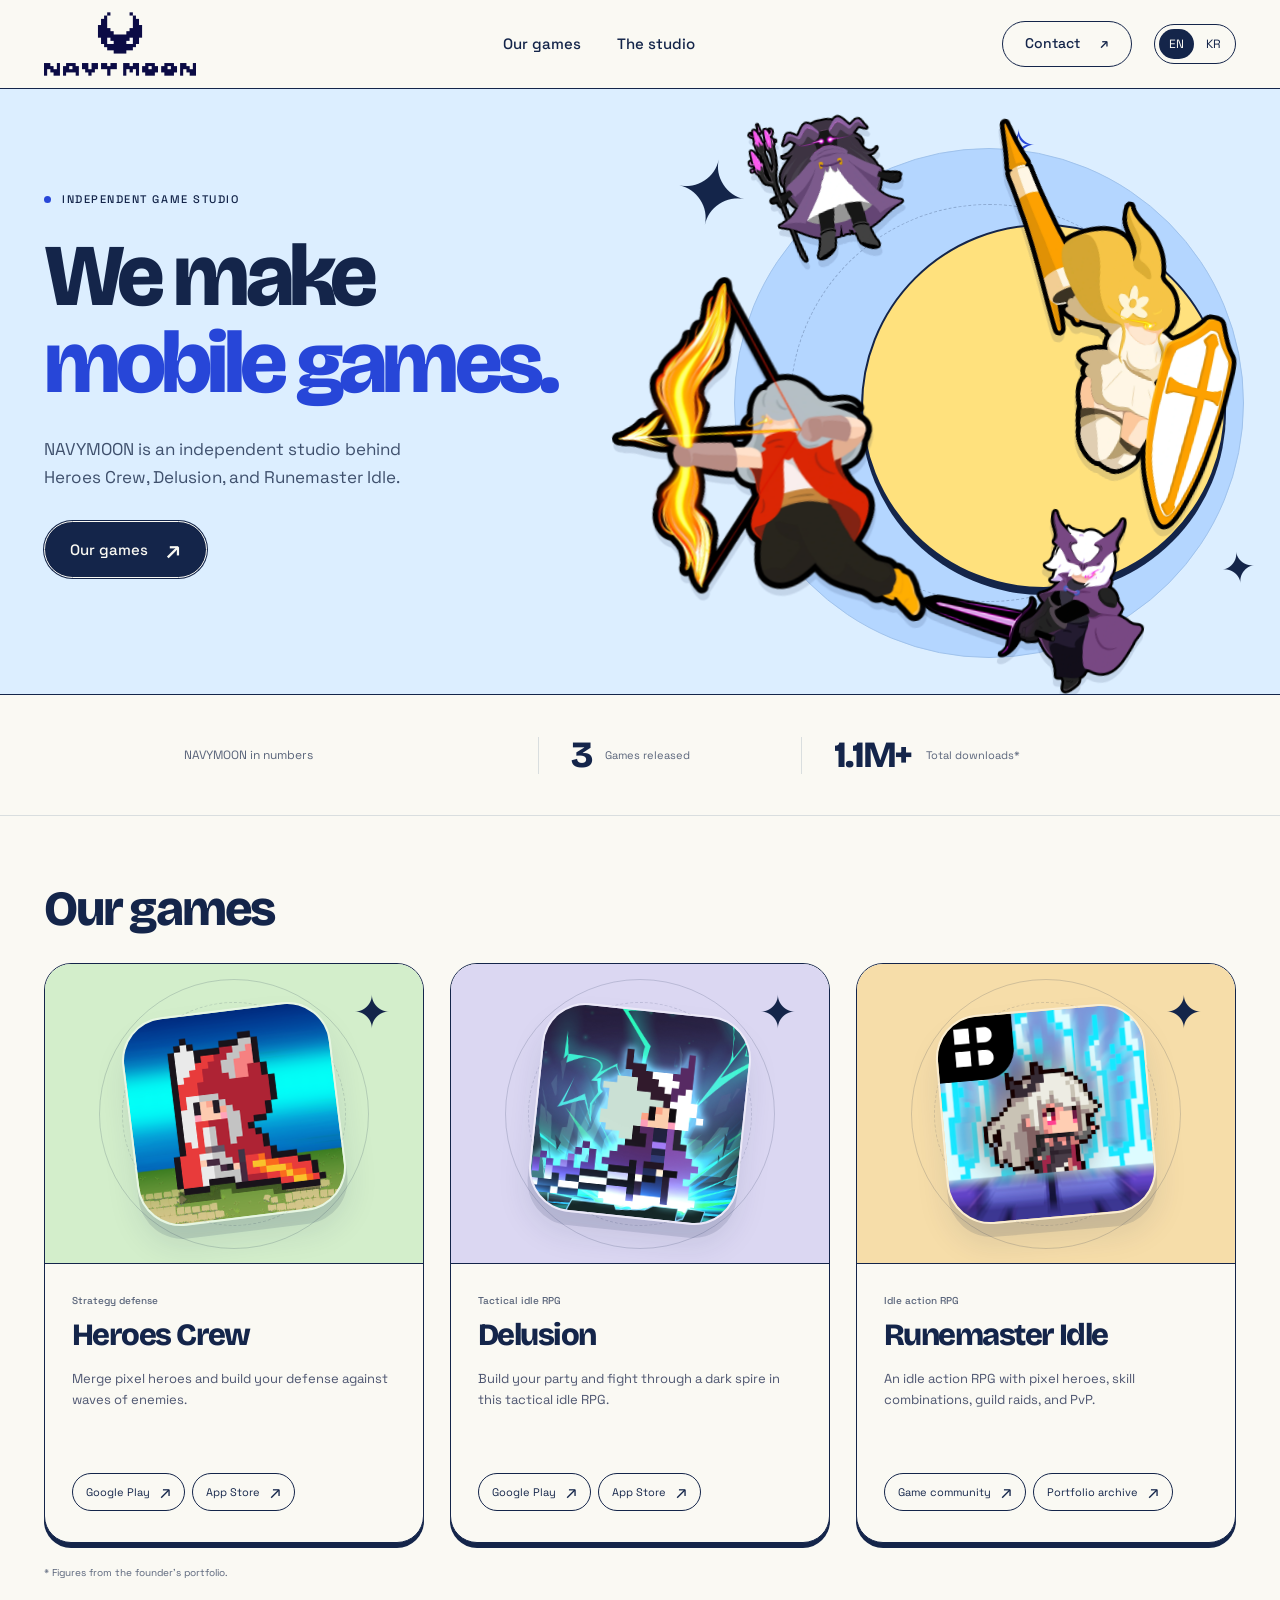
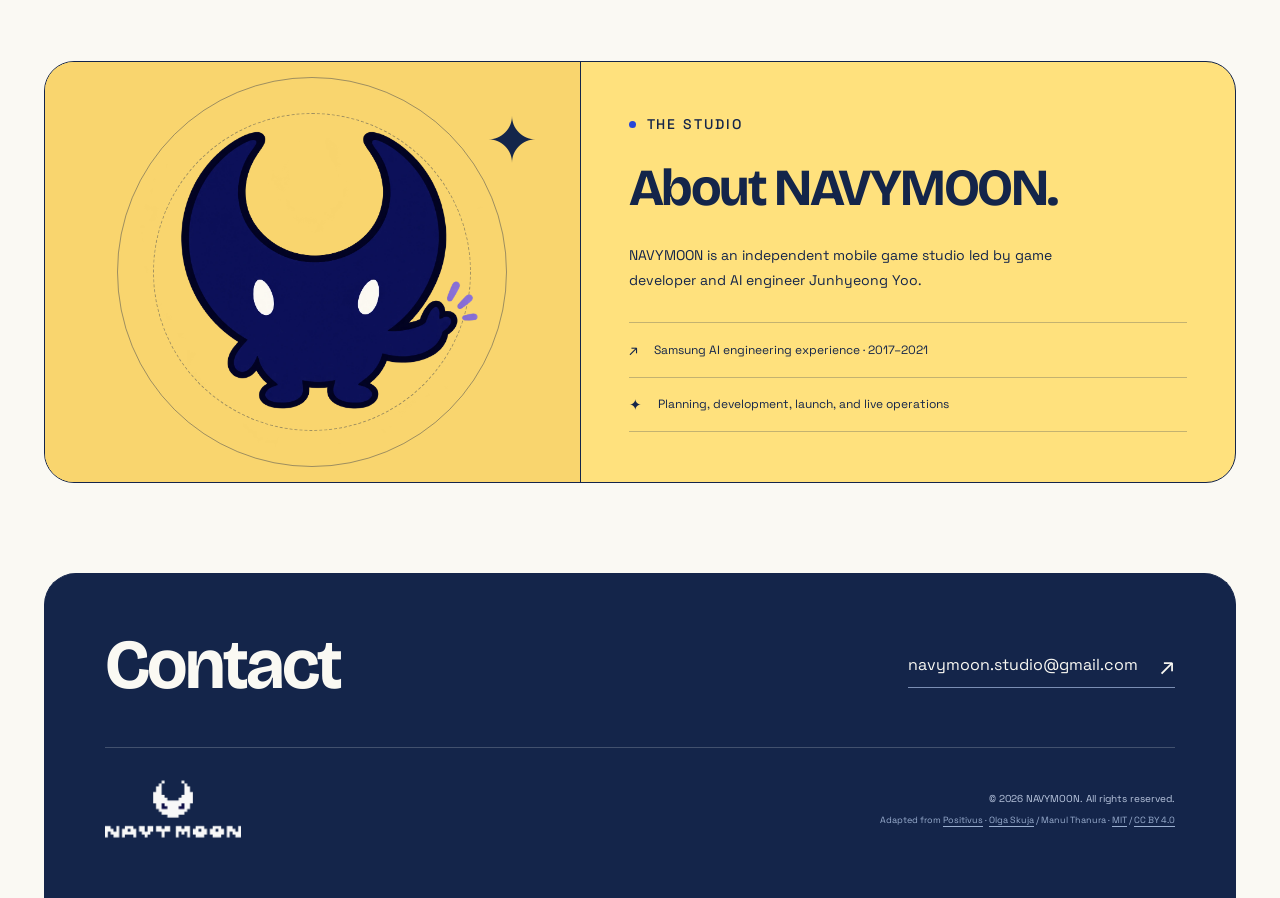
==== commit b823e1d6: "Redesign NAVYMOON game studio homepage" ====
--- a/index.html
+++ b/index.html
@@ -1,138 +1,144 @@
-<!DOCTYPE html>
-<!--
-  NAVYMOON — adapted from Forty by HTML5 UP, html5up.net | @ajlkn.
-  Template licensed under Creative Commons Attribution 3.0.
-  Original responsive banner, tiles, inner containers and button foundation retained.
-  NAVYMOON adaptation: identity, art direction, bilingual content and game portfolio.
--->
-<html lang="ko">
+<!doctype html>
+<html lang="en">
 <head>
   <meta charset="utf-8">
   <meta name="viewport" content="width=device-width, initial-scale=1">
-  <meta name="theme-color" content="#121b32">
-  <title>NAVYMOON — 작은 화면에, 큰 모험을.</title>
-  <meta name="description" content="네이비문은 전략과 성장, 개성 있는 세계를 모바일 게임으로 만듭니다. 히어로즈 크루, 딜루전, 룬마스터 키우기를 만나보세요.">
+  <title data-en="NAVYMOON — Mobile game studio" data-ko="네이비문 — 모바일 게임 스튜디오">NAVYMOON — Mobile game studio</title>
+  <meta name="description" content="NAVYMOON is the independent game studio behind Heroes Crew, Delusion, and Runemaster Idle." data-en="NAVYMOON is the independent game studio behind Heroes Crew, Delusion, and Runemaster Idle." data-ko="히어로즈 크루, 딜루전, 룬마스터 키우기를 만든 독립 게임 스튜디오 네이비문입니다.">
+  <meta name="theme-color" content="#dceeff">
+  <meta property="og:type" content="website">
+  <meta property="og:title" content="NAVYMOON — Mobile game studio">
+  <meta property="og:description" content="The studio behind Heroes Crew, Delusion, and Runemaster Idle.">
+  <meta property="og:url" content="https://navymoon.github.io/">
+  <meta property="og:image" content="https://navymoon.github.io/assets/images/navymoon-mascot-v2.webp">
+  <meta name="twitter:card" content="summary_large_image">
+  <link rel="canonical" href="https://navymoon.github.io/">
   <link rel="icon" href="assets/images/navymoon-icon-navy.png" type="image/png">
-  <link rel="canonical" href="https://navymoon.github.io/">
-  <meta property="og:type" content="website">
-  <meta property="og:site_name" content="NAVYMOON">
-  <meta property="og:title" content="NAVYMOON — Small screens. Big adventures.">
-  <meta property="og:description" content="Independent game development. Explore Heroes Crew, Delusion, and Rune Master Idle.">
-  <meta property="og:url" content="https://navymoon.github.io/">
-  <meta property="og:image" content="https://navymoon.github.io/assets/images/delusion-screen-1.jpg">
-  <meta name="twitter:card" content="summary_large_image">
-  <link rel="stylesheet" href="assets/css/forty.css">
-  <link rel="stylesheet" href="assets/css/navymoon.css">
-  <link rel="preload" href="assets/fonts/outfit-bold.ttf" as="font" type="font/ttf" crossorigin>
-  <script type="application/ld+json">{"@context":"https://schema.org","@type":"Organization","name":"NAVYMOON","alternateName":"네이비문","url":"https://navymoon.github.io/","logo":"https://navymoon.github.io/assets/images/navymoon-logo-navy.png","email":"navymoon.studio@gmail.com","description":"Independent mobile game studio led by AI engineer and solo developer Junhyeong Yoo."}</script>
-  <script src="assets/js/navymoon.js" defer></script>
+  <link rel="preload" href="assets/fonts/bricolage.ttf" as="font" type="font/ttf" crossorigin>
+  <link rel="stylesheet" href="assets/css/positivus.css">
+  <link rel="stylesheet" href="assets/css/navymoon-v2.css">
+  <script defer src="assets/js/navymoon-v2.js"></script>
+  <script type="application/ld+json">{"@context":"https://schema.org","@type":"Organization","name":"NAVYMOON","url":"https://navymoon.github.io/","description":"Independent mobile game studio behind Heroes Crew, Delusion, and Runemaster Idle.","email":"navymoon.studio@gmail.com"}</script>
 </head>
 <body>
-  <a class="skip-link" href="#main" data-i18n="skip">본문으로 바로가기</a>
-  <div id="wrapper">
-    <header id="header" class="site-header">
-      <a href="#top" class="brand" aria-label="NAVYMOON home"><img class="logo-image" src="assets/images/navymoon-logo-white.png" width="4800" height="2400" alt="NAVYMOON"></a>
+  <a class="skip-link" href="#main" data-en="Skip to content" data-ko="본문으로 이동">Skip to content</a>
+  <header class="site-header section">
+    <div class="nav-inner">
+      <a href="#home" class="brand" aria-label="NAVYMOON home"><img src="assets/images/navymoon-logo-navy.png" alt="NAVYMOON" width="175" height="56"></a>
       <nav class="desktop-nav" aria-label="Main navigation">
-        <a href="#games" data-i18n="navGames">게임</a>
-        <a href="#studio" data-i18n="navStudio">스튜디오</a>
-        <a href="#contact" data-i18n="navContact">연락처 <span aria-hidden="true">↗</span></a>
+        <a href="#games" data-en="Our games" data-ko="게임">Our games</a>
+        <a href="#studio" data-en="The studio" data-ko="스튜디오">The studio</a>
       </nav>
-      <div class="header-actions">
-        <div class="language-switch" role="group" aria-label="Language">
-          <button type="button" data-lang="ko" aria-pressed="true">KR</button><span aria-hidden="true">/</span><button type="button" data-lang="en" aria-pressed="false">EN</button>
+      <div class="nav-tools">
+        <a href="#contact" class="nav-contact"><span data-en="Contact" data-ko="문의">Contact</span> <span aria-hidden="true">↗</span></a>
+        <div class="lang-switch" role="group" aria-label="Language">
+          <button type="button" data-lang="en" aria-pressed="true" aria-label="English">EN</button>
+          <button type="button" data-lang="ko" aria-pressed="false" aria-label="한국어">KR</button>
         </div>
-        <button class="menu-toggle" type="button" aria-label="메뉴 열기" aria-expanded="false" aria-controls="mobile-nav"><span></span><span></span></button>
+        <button class="menu-toggle" type="button" aria-label="Open menu" aria-controls="mobile-nav" aria-expanded="false"><span></span><span></span></button>
       </div>
-    </header>
-    <nav id="mobile-nav" aria-label="Mobile navigation" hidden>
-      <a href="#games" data-i18n="navGames">게임</a><a href="#studio" data-i18n="navStudio">스튜디오</a><a href="#contact" data-i18n="navContact">연락처 ↗</a>
+    </div>
+    <nav id="mobile-nav" class="mobile-nav" aria-label="Mobile navigation" hidden>
+      <a href="#games" data-en="Our games" data-ko="게임">Our games</a>
+      <a href="#studio" data-en="The studio" data-ko="스튜디오">The studio</a>
+      <a href="#contact" data-en="Contact" data-ko="문의">Contact</a>
     </nav>
-
-    <main id="main">
-      <section id="banner" class="major home-banner" aria-labelledby="hero-title">
-        <span id="top" class="anchor-top"></span>
-        <img class="hero-art" src="assets/images/delusion-screen-1.jpg" alt="" width="1600" height="900" fetchpriority="high">
-        <div class="hero-shade"></div>
-        <div class="inner hero-inner">
-          <p class="eyebrow"><span class="tiny-star" aria-hidden="true">✳</span> INDEPENDENT GAME STUDIO</p>
-          <header class="major"><h1 id="hero-title" data-i18n="heroTitle">작은 화면에, <br>큰 모험을.</h1></header>
-          <div class="content">
-            <p class="hero-copy" data-i18n="heroCopy">전략을 고민하는 순간부터, 한 뼘 더 성장하는 기쁨까지. <br>네이비문은 다시 돌아오고 싶은 게임을 만듭니다.</p>
-            <a href="#games" class="button primary hero-button"><span data-i18n="explore">우리의 게임 살펴보기</span><span aria-hidden="true">↘</span></a>
+  </header>
+  <main id="main">
+    <!-- Adapted from Positivus Hero.astro: split copy / illustration composition. -->
+    <section class="hero" id="home" aria-labelledby="hero-title">
+      <div class="section">
+        <div class="hero-grid">
+          <div class="hero-copy">
+            <p class="eyebrow" data-en="Independent game studio" data-ko="독립 게임 스튜디오">Independent game studio</p>
+            <h1 id="hero-title"><span data-en="We make" data-ko="모바일 게임을">We make</span><span class="headline-accent" data-en="mobile games." data-ko="만듭니다.">mobile games.</span></h1>
+            <p class="lead" data-en="NAVYMOON is an independent studio behind Heroes Crew, Delusion, and Runemaster Idle." data-ko="히어로즈 크루, 딜루전, 룬마스터 키우기를 만든 독립 게임 스튜디오 네이비문입니다.">NAVYMOON is an independent studio behind Heroes Crew, Delusion, and Runemaster Idle.</p>
+            <a class="btn-primary" href="#games"><span data-en="Our games" data-ko="게임 보기">Our games</span><span class="arrow" aria-hidden="true">↗</span></a>
+          </div>
+          <div class="hero-picture" role="img" aria-label="Heroes Crew characters" data-en-label="Heroes Crew characters" data-ko-label="히어로즈 크루 캐릭터">
+            <div class="orbit"></div><div class="sun-disc"></div>
+            <span class="spark s1" aria-hidden="true">✦</span><span class="spark s2" aria-hidden="true">✦</span><span class="spark s3" aria-hidden="true">✧</span>
+            <img class="hero-character hero-throme" src="assets/images/heroes-throme.webp" alt="" width="1500" height="1519">
+            <img class="hero-character hero-jool" src="assets/images/heroes-jool.webp" alt="" width="1108" height="1500" fetchpriority="high">
+            <img class="hero-character hero-abel" src="assets/images/heroes-abel.webp" alt="" width="1168" height="1500" fetchpriority="high">
+            <img class="hero-character hero-xeno" src="assets/images/heroes-xeno.webp" alt="" width="1450" height="1500">
+            
           </div>
         </div>
-        <div class="hero-bottom inner">
-          <span class="hero-caption"><span class="status-dot"></span><span data-i18n="heroCaption">작은 팀. 오래 남는 플레이.</span></span>
-          <a href="#delusion" class="art-credit">WORLD OF <strong>DELUSION</strong><span aria-hidden="true">↗</span></a>
+        
+      </div>
+    </section>
+    <section class="proofbar" aria-label="Studio track record">
+      <div class="section proof-inner">
+        <p class="proof-intro" data-en="NAVYMOON in numbers" data-ko="네이비문의 기록">NAVYMOON in numbers</p>
+        <div class="proof-item"><strong>3</strong><span data-en="Games released" data-ko="출시한 게임">Games released</span></div>
+        <div class="proof-item"><strong>1.1M+</strong><span data-en="Total downloads*" data-ko="누적 다운로드*">Total downloads*</span></div>
+        
+      </div>
+    </section>
+    <section class="games-section section" id="games" aria-labelledby="games-title">
+      <div class="section-heading">
+        <div><p class="eyebrow" data-en="Made by NAVYMOON" data-ko="네이비문이 만든 게임">Made by NAVYMOON</p><h2 id="games-title"><span data-en="Our games" data-ko="게임">Our games</span><span data-en="" data-ko=""></span></h2></div>
+        
+      </div>
+      <!-- Adapted from Positivus ServiceCard.astro: bordered, offset-shadow cards,
+           paired title/art composition, three color treatments, direct actions. -->
+      <div class="games-stack">
+        <article class="game-card template-card" id="heroes-crew">
+          <div class="game-visual game-cover heroes-cover"><span class="cover-ring" aria-hidden="true"></span><span class="cover-star" aria-hidden="true">✦</span><img class="game-cover-icon" src="assets/images/heroes-icon.png" alt="" width="512" height="512" loading="lazy"></div>
+          <div class="game-info"><p class="game-genre" data-en="Strategy defense" data-ko="전략 디펜스">Strategy defense</p>
+            
+            <h3 data-en="Heroes Crew" data-ko="히어로즈 크루">Heroes Crew</h3>
+            
+            <p class="game-description" data-en="Merge pixel heroes and build your defense against waves of enemies." data-ko="영웅을 합성하고 강화하며 몰려오는 적을 막아내는 전략 디펜스.">Merge pixel heroes and build your defense against waves of enemies.</p>
+            <div class="game-links"><a href="https://play.google.com/store/apps/details?id=com.overdogs.heroes" target="_blank" rel="noopener noreferrer">Google Play</a><a href="https://apps.apple.com/kr/app/id6744350078" target="_blank" rel="noopener noreferrer">App Store</a></div>
+          </div>
+        </article>
+        <article class="game-card template-card" id="delusion">
+          <div class="game-visual game-cover delusion-cover"><span class="cover-ring" aria-hidden="true"></span><span class="cover-star" aria-hidden="true">✦</span><img class="game-cover-icon" src="assets/images/delusion-icon.png" alt="" width="512" height="512" loading="lazy"></div>
+          <div class="game-info"><p class="game-genre" data-en="Tactical idle RPG" data-ko="전술 방치형 RPG">Tactical idle RPG</p>
+            
+            <h3 data-en="Delusion" data-ko="딜루전">Delusion</h3>
+            
+            <p class="game-description wide" data-en="Build your party and fight through a dark spire in this tactical idle RPG." data-ko="영웅과 스킬을 조합해 어둠에 잠긴 첨탑을 공략하는 전술 방치형 RPG.">Build your party and fight through a dark spire in this tactical idle RPG.</p>
+            <div class="game-links"><a href="https://play.google.com/store/apps/details?id=com.superplanet.delusion" target="_blank" rel="noopener noreferrer">Google Play</a><a href="https://apps.apple.com/kr/app/id6496342351" target="_blank" rel="noopener noreferrer">App Store</a></div>
+          </div>
+        </article>
+        <article class="game-card template-card" id="rune-master">
+          <div class="game-visual game-cover rune-cover"><span class="cover-ring" aria-hidden="true"></span><span class="cover-star" aria-hidden="true">✦</span><img class="game-cover-icon" src="assets/images/runemaster-icon.png" alt="" width="512" height="512" loading="lazy"></div>
+          <div class="game-info"><p class="game-genre" data-en="Idle action RPG" data-ko="방치형 액션 RPG">Idle action RPG</p>
+            
+            <h3 data-en="Runemaster Idle" data-ko="룬마스터 키우기">Runemaster Idle</h3>
+            
+            <p class="game-description wide" data-en="An idle action RPG with pixel heroes, skill combinations, guild raids, and PvP." data-ko="다양한 스킬 조합과 길드 레이드, PvP를 즐기는 픽셀 방치형 액션 RPG.">An idle action RPG with pixel heroes, skill combinations, guild raids, and PvP.</p>
+            <div class="game-links"><a href="https://cafe.naver.com/runem" target="_blank" rel="noopener noreferrer" data-en="Game community" data-ko="게임 커뮤니티">Game community</a><a href="https://www.taptap.io/tw/app/240412" target="_blank" rel="noopener noreferrer" data-en="Portfolio archive" data-ko="게임 아카이브">Portfolio archive</a></div>
+          </div>
+        </article>
+      </div>
+      <p class="tiny-note" data-en="* Figures from the founder’s portfolio." data-ko="* 개발자 포트폴리오 기준.">* Figures from the founder’s portfolio.</p>
+    </section>
+    <!-- Positivus Proposal.astro composition, expanded into our studio story. -->
+    <section class="studio-section section" id="studio" aria-labelledby="studio-title">
+      <div class="studio-panel proposal">
+        <div class="studio-visual" aria-hidden="true"><div class="studio-orbit"></div><span class="spark">✦</span><img src="assets/images/navymoon-mascot-v2.webp" class="studio-mascot" alt="" loading="lazy"></div>
+        <div class="studio-copy">
+          <p class="eyebrow" data-en="The studio" data-ko="스튜디오 소개">The studio</p>
+          <h2 id="studio-title"><span data-en="About" data-ko="네이비문">About</span><br><span data-en="NAVYMOON." data-ko="">NAVYMOON.</span></h2>
+          <p data-en="NAVYMOON is an independent mobile game studio led by game developer and AI engineer Junhyeong Yoo." data-ko="게임 개발자이자 AI 엔지니어인 유준형이 이끄는 독립 모바일 게임 스튜디오입니다.">NAVYMOON is an independent mobile game studio led by game developer and AI engineer Junhyeong Yoo.</p>
+          <ul class="studio-details">
+            <li><span aria-hidden="true">↗</span><span data-en="Samsung AI engineering experience · 2017–2021" data-ko="삼성전자 AI 엔지니어 경력 · 2017–2021">Samsung AI engineering experience · 2017–2021</span></li>
+            <li><span aria-hidden="true">✦</span><span data-en="Planning, development, launch, and live operations" data-ko="기획, 개발, 출시와 라이브 운영">Planning, development, launch, and live operations</span></li>
+            
+          </ul>
         </div>
-      </section>
-
-      <section class="track-record" aria-label="Studio track record"><div class="inner"><div class="metrics"><div><strong>3<span> GAMES</span></strong><p data-i18n="metricGames">직접 개발하고 출시한 게임</p></div><div><strong data-i18n="metricDownloadsValue">110만+</strong><p data-i18n="metricDownloads">누적 다운로드</p></div><div><strong data-i18n="metricRevenueValue">25억 원+</strong><p data-i18n="metricRevenue">게임 누적 매출</p></div></div><p class="metrics-source" data-i18n="metricsSource">개발자 포트폴리오 기준</p></div></section>
-
-      <section id="games" class="games-section" aria-labelledby="games-title">
-        <div class="inner section-heading">
-          <div><p class="eyebrow dark">01 / OUR GAMES</p><h2 id="games-title" data-i18n="gamesTitle">세 가지 세계. <br>저마다의 즐거움.</h2></div>
-          <p class="section-intro" data-i18n="gamesIntro">조합의 한 수, 전투의 한 순간, <br>끝없이 쌓이는 성장의 재미. <br>우리의 게임으로 만나보세요.</p>
-        </div>
-        <div class="inner">
-          <div class="tiles game-tiles">
-            <article id="heroes-crew" class="game-card heroes-card">
-              <a class="game-art game-link" href="https://play.google.com/store/apps/details?id=com.overdogs.heroes&amp;hl=ko" target="_blank" rel="noopener noreferrer" aria-label="Heroes Crew on Google Play">
-                <img src="assets/images/heroes-icon.png" alt="히어로즈 크루 게임 아이콘" data-i18n-alt="heroesAlt" width="512" height="512" loading="lazy">
-                <span class="game-number">01</span><span class="art-arrow" aria-hidden="true">↗</span>
-              </a>
-              <header class="major game-info">
-                <p class="game-genre" data-i18n="heroesGenre">MERGE · TOWER DEFENSE</p>
-                <h3 data-i18n="heroesTitle">히어로즈 크루</h3>
-                <p class="game-description" data-i18n="heroesDescription">귀여운 픽셀 영웅을 모으고 합성하며, 나만의 조합으로 몰려오는 적을 막아내는 전략 디펜스.</p>
-                <div class="game-links"><a class="game-link" href="https://play.google.com/store/apps/details?id=com.overdogs.heroes&amp;hl=ko" target="_blank" rel="noopener noreferrer">Google Play <span aria-hidden="true">↗</span></a><a class="game-link" href="https://apps.apple.com/kr/app/id6744350078" target="_blank" rel="noopener noreferrer">App Store <span aria-hidden="true">↗</span></a></div>
-              </header>
-            </article>
-            <article id="delusion" class="game-card delusion-card">
-              <a class="game-art game-link" href="https://play.google.com/store/apps/details?id=com.superplanet.delusion&amp;hl=ko" target="_blank" rel="noopener noreferrer" aria-label="Delusion on Google Play">
-                <img src="assets/images/delusion-screen-1.jpg" alt="딜루전 게임 키 비주얼" data-i18n-alt="delusionAlt" width="1600" height="900" loading="lazy">
-                <span class="game-number">02</span><span class="art-arrow" aria-hidden="true">↗</span>
-              </a>
-              <header class="major game-info">
-                <p class="game-genre">TACTICAL · IDLE RPG</p>
-                <h3 data-i18n="delusionTitle">딜루전</h3>
-                <p class="game-description" data-i18n="delusionDescription">직접 움직이고, 피하고, 공략하는 방치형 RPG. 영웅과 스킬의 조합으로 신비로운 첨탑에 도전합니다.</p>
-                <div class="game-links"><a class="game-link" href="https://play.google.com/store/apps/details?id=com.superplanet.delusion&amp;hl=ko" target="_blank" rel="noopener noreferrer">Google Play <span aria-hidden="true">↗</span></a><a class="game-link" href="https://apps.apple.com/kr/app/id6496342351" target="_blank" rel="noopener noreferrer">App Store <span aria-hidden="true">↗</span></a></div>
-              </header>
-            </article>
-            <article id="rune-master" class="game-card rune-card">
-              <div class="game-art rune-art">
-                <img src="assets/images/runemaster-icon.png" alt="룬마스터 키우기 게임 아이콘" data-i18n-alt="runeAlt" width="512" height="512" loading="lazy">
-                <span class="game-number">03</span><span class="archive-label">ARCHIVE</span>
-              </div>
-              <header class="major game-info">
-                <p class="game-genre">PIXEL · IDLE ACTION RPG</p>
-                <h3 data-i18n="runeTitle">룬마스터 키우기</h3>
-                <p class="game-description" data-i18n="runeDescription">다채로운 스킬과 역동적인 자동 전투. 귀여운 도트 룬마스터를 키우고, 길드 레이드와 PvP로 모험을 넓혀가는 방치형 액션 RPG.</p>
-                <div class="game-links"><a class="game-link" href="https://cafe.naver.com/runem" target="_blank" rel="noopener noreferrer"><span data-i18n="runeCommunity">게임 커뮤니티</span> <span aria-hidden="true">↗</span></a><span class="legacy-note" data-i18n="archive">지난 프로젝트</span></div>
-              </header>
-            </article>
-          </div>
-        </div>
-      </section>
-
-      <section id="studio" class="studio-section" aria-labelledby="studio-title">
-        <div class="inner studio-grid">
-          <div class="studio-heading"><p class="eyebrow">02 / THE STUDIO</p><h2 id="studio-title" data-i18n="studioTitle">우리는, <br>네이비문입니다.</h2><p class="studio-signature">Made with curiosity. <br>Built for play.</p></div>
-          <div class="studio-content"><p class="studio-lead" data-i18n="studioLead">익숙한 장르 안에서, <br>새로운 재미를 찾습니다.</p><p data-i18n="studioCopy">네이비문은 AI 엔지니어이자 1인 게임 개발자인 유준형이 이끄는 독립 게임 스튜디오입니다. 삼성전자에서의 AI 개발 경험(2017–2021)을 바탕으로, 세 작품의 기획·개발부터 출시와 라이브 운영, 유저 데이터 분석까지 직접 이어왔습니다.</p>
-            <div class="studio-values">
-              <div><span class="value-icon" aria-hidden="true">↗</span><h3 data-i18n="valueOne">한 번 더, 플레이</h3><p data-i18n="valueOneCopy">도전과 성장의 흐름을 정성스럽게 설계합니다.</p></div>
-              <div><span class="value-icon" aria-hidden="true">✳</span><h3 data-i18n="valueTwo">작지만 선명하게</h3><p data-i18n="valueTwoCopy">픽셀 하나에도 게임만의 개성을 담습니다.</p></div>
-            </div>
-          </div>
-        </div>
-      </section>
-
-      <section id="contact" class="contact-section" aria-labelledby="contact-title">
-        <div class="inner contact-inner"><div><p class="eyebrow dark">03 / SAY HELLO</p><h2 id="contact-title" data-i18n="contactTitle">다음 모험도, <br>함께.</h2></div><div class="contact-details"><p data-i18n="contactCopy">게임, 퍼블리싱, 새로운 협업에 관한 이야기를 기다립니다.</p><a class="contact-email" href="mailto:navymoon.studio@gmail.com">navymoon.studio@gmail.com <span aria-hidden="true">↗</span></a></div></div>
-      </section>
-    </main>
-    <footer id="footer"><div class="inner footer-inner"><a href="#top" class="footer-brand"><img src="assets/images/navymoon-logo-white.png" alt="NAVYMOON" width="4800" height="2400"></a><div class="footer-meta"><span>© <span id="year">2026</span> NAVYMOON</span><span>Template: <a href="https://html5up.net/forty" target="_blank" rel="noopener noreferrer">Forty by HTML5 UP</a> · Adapted under <a href="https://html5up.net/license" target="_blank" rel="noopener noreferrer">CC BY 3.0</a></span></div><a class="back-top" href="#top" aria-label="Back to top">↑</a></div></footer>
-  </div>
+      </div>
+    </section>
+  </main>
+  <footer class="contact-section section" id="contact">
+    <div class="site-footer">
+      <div class="footer-top"><h2><span data-en="Contact" data-ko="문의">Contact</span><br><span data-en="" data-ko=""></span></h2><div class="footer-contact"><p data-en="" data-ko=""></p><a href="mailto:navymoon.studio@gmail.com" class="footer-email">navymoon.studio@gmail.com <span class="arrow" aria-hidden="true">↗</span></a></div></div>
+      <div class="footer-bottom"><a href="#home"><img src="assets/images/navymoon-logo-white.png" alt="NAVYMOON" class="footer-brand" loading="lazy"></a><div class="footer-meta"><p class="copyright">© 2026 NAVYMOON. <span data-en="All rights reserved." data-ko="All rights reserved.">All rights reserved.</span></p><p class="footer-credit">Adapted from <a href="https://github.com/manulthanura/Positivus" target="_blank" rel="noopener noreferrer">Positivus</a> · <a href="https://www.olgaskuja.design/" target="_blank" rel="noopener noreferrer">Olga Skuja</a> / Manul Thanura · <a href="LICENSE-template.txt">MIT</a> / <a href="https://creativecommons.org/licenses/by/4.0/" target="_blank" rel="noopener noreferrer">CC BY 4.0</a></p></div></div>
+    </div>
+  </footer>
 </body>
 </html>
--- a/assets/css/positivus.css
+++ b/assets/css/positivus.css
@@ -0,0 +1,16 @@
+/* Static adaptation of Positivus by Manul Thanura, MIT.
+   Source: src/styles/global.css; sections/Hero, ui/Card, ui/ServiceCard,
+   ui/SectionTitle, sections/Proposal and ui/Footer components.
+   Original license is included at /LICENSE-template.txt. */
+*{box-sizing:border-box}body{margin:0}img{display:block;max-width:100%}a{color:inherit;text-decoration:none}button{font:inherit}h1,h2,h3,p{margin:0}ul{list-style:none;margin:0;padding:0}
+.section{width:100%;max-width:1240px;margin-inline:auto;padding-inline:20px}
+.hero-grid{position:relative;display:flex;align-items:center}.hero-copy,.hero-picture{width:50%}
+.btn-primary,.btn-secondary,.btn-tertiary{display:inline-flex;align-items:center;justify-content:center;gap:18px;border:1px solid currentColor;border-radius:14px;padding:20px 35px;transition:transform .2s,background .2s;color:var(--navy);font-weight:500;cursor:pointer}
+.btn-primary{background:var(--navy);color:var(--paper)}.btn-secondary{background:transparent}.btn-tertiary{background:var(--yellow)}
+.btn-primary:hover,.btn-secondary:hover,.btn-tertiary:hover{transform:translateY(-3px)}
+.greenhead,.whitehead,.blackhead{width:fit-content;border-radius:7px;padding:0 7px}.greenhead{background:var(--yellow)}.whitehead{background:var(--paper)}.blackhead{background:var(--navy);color:var(--paper)}
+.template-card{border:1px solid var(--navy);border-radius:45px;box-shadow:0 5px 0 var(--navy);overflow:hidden}
+.section-heading{display:flex;align-items:center;gap:40px}.section-heading p{max-width:570px}
+.proposal{position:relative;display:flex;align-items:center;justify-content:space-between;border-radius:45px;background:var(--gray)}
+.site-footer{background:var(--navy);color:var(--paper);border-radius:45px 45px 0 0;padding:55px 60px}
+@media(max-width:767px){.hero-grid{flex-direction:column}.hero-copy,.hero-picture{width:100%}.section-heading{flex-direction:column;align-items:flex-start;gap:24px}.site-footer{padding:40px 24px}.template-card,.proposal{border-radius:28px}}
--- a/assets/css/navymoon-v2.css
+++ b/assets/css/navymoon-v2.css
@@ -0,0 +1,22 @@
+@font-face{font-family:Bricolage;src:url('../fonts/bricolage.ttf') format('truetype');font-weight:200 800;font-display:swap}@font-face{font-family:Space;src:url('../fonts/SpaceGrotesk-Regular.woff') format('woff');font-weight:400;font-display:swap}@font-face{font-family:Space;src:url('../fonts/SpaceGrotesk-Medium.woff') format('woff');font-weight:500 700;font-display:swap}
+:root{--navy:#14254a;--blue:#2746d8;--paper:#faf9f3;--sky:#dceeff;--yellow:#ffe17d;--gray:#eeeee8;--muted:#59647a;--line:#d9dedf}html{scroll-behavior:smooth;scroll-padding-top:100px}body{background:var(--paper);color:var(--navy);font-family:Space,'Apple SD Gothic Neo','Malgun Gothic',sans-serif;font-size:16px;line-height:1.55;overflow-x:hidden}button,a{-webkit-tap-highlight-color:transparent}button:focus-visible,a:focus-visible{outline:3px solid #516dff;outline-offset:5px}button{color:inherit}::selection{color:var(--navy);background:var(--yellow)}.section{max-width:1320px;padding-inline:44px}.skip-link{position:fixed;left:20px;top:-80px;z-index:100;background:var(--yellow);padding:12px 20px}.skip-link:focus{top:10px}.site-header{height:100px;display:flex;align-items:center;position:relative;z-index:30}.nav-inner{display:flex;align-items:center;justify-content:space-between;gap:28px;width:100%}.brand{display:flex;align-items:center;gap:11px;flex:none}.brand img{width:175px;height:auto}.desktop-nav{display:flex;align-items:center;gap:36px;font-size:15px;font-weight:500}.desktop-nav a{position:relative}.desktop-nav a:after{content:'';position:absolute;bottom:-6px;left:0;width:0;height:2px;background:currentColor;transition:width .2s}.desktop-nav a:hover:after{width:100%}.nav-tools{display:flex;align-items:center;gap:22px}.lang-switch{display:flex;align-items:center;gap:2px;padding:4px;border:1px solid var(--navy);border-radius:30px}.lang-switch button{border:0;background:none;border-radius:20px;padding:6px 10px;font-size:12px;cursor:pointer}.lang-switch button[aria-pressed=true]{background:var(--navy);color:var(--paper)}.nav-contact{border:1px solid var(--navy);border-radius:30px;padding:11px 22px;font-size:14px;font-weight:500}.nav-contact span{margin-left:16px}.menu-toggle{display:none}.mobile-nav{display:none}.eyebrow{text-transform:uppercase;font-size:11px;letter-spacing:.14em;font-weight:500;display:flex;align-items:center;gap:11px}.eyebrow:before{content:'';width:7px;height:7px;background:var(--blue);border-radius:50%}.hero{position:relative;background:var(--sky);border-block:1px solid var(--navy);overflow:hidden}.hero .section{position:relative}.hero-grid{min-height:628px;isolation:isolate}.hero-copy{position:relative;z-index:5;padding:48px 0 62px;width:49%}.hero-copy h1{font-family:Bricolage,Space,sans-serif;font-size:clamp(64px,6.8vw,94px);font-weight:800;line-height:.99;letter-spacing:-.065em;margin:25px 0 28px}.hero-copy h1 span{display:block}.hero-copy h1 .headline-accent{color:var(--blue)}.hero-copy .lead{max-width:405px;color:#3f506d;font-size:17px;line-height:1.65}.hero-copy .btn-primary{margin-top:30px;font-size:15px;border-radius:50px;padding:16px 25px;box-shadow:0 0 0 1px var(--navy)}.arrow{font-size:24px;line-height:.8}.hero-picture{position:absolute;right:-50px;top:0;width:660px;height:100%;z-index:1}.orbit{position:absolute;width:510px;height:510px;background:#b4d6ff;border:1px solid #9fc2ec;border-radius:50%;right:12px;top:59px}.orbit:before{content:'';position:absolute;inset:55px;border:1px dashed rgba(20,37,74,.25);border-radius:50%}.sun-disc{position:absolute;width:365px;height:365px;border-radius:50%;right:30px;top:135px;background:var(--yellow);border:2px solid var(--navy);box-shadow:0 6px 0 var(--navy)}.hero-character{position:absolute;object-fit:contain;filter:drop-shadow(0 7px 0 rgba(20,37,74,.12));will-change:transform}.hero-jool{width:290px;right:15px;top:66px;transform:rotate(10deg)}.hero-abel{width:292px;left:2px;top:185px;transform:rotate(-10deg)}.hero-xeno{width:240px;right:98px;bottom:5px;transform:rotate(7deg)}.hero-throme{width:160px;left:137px;top:18px;transform:rotate(-12deg)}.spark{position:absolute;font-family:serif;line-height:1;color:var(--navy);user-select:none}.spark.s1{font-size:88px;left:58px;top:62px;transform:rotate(12deg)}.spark.s2{font-size:42px;right:0;bottom:104px;transform:rotate(-8deg)}.spark.s3{font-size:42px;right:220px;top:36px;color:var(--blue)}.hero-art-tag{position:absolute;bottom:34px;left:44px;font-size:10px;letter-spacing:.1em;transform:rotate(-7deg);background:var(--paper);border:1px solid var(--navy);padding:8px 14px;border-radius:6px;box-shadow:0 3px 0 var(--navy)}.hero-bottom{position:absolute;bottom:19px;left:44px;display:flex;align-items:center;gap:10px;font-size:9px;letter-spacing:.17em}.hero-bottom:before{content:'✦';font-size:15px;letter-spacing:0}.hero-bottom span{font-size:9px}.hero-small-moon{width:46px;position:absolute;right:43px;top:31px;transform:rotate(14deg)}
+.proofbar{border-bottom:1px solid var(--line)}.proof-inner{min-height:120px;display:grid;grid-template-columns:1.25fr 1fr 1fr 1.1fr;align-items:center;gap:36px}.proof-intro{font-size:12px;max-width:160px;color:var(--muted)}.proof-item{display:flex;align-items:center;gap:14px;border-left:1px solid var(--line);padding-left:32px}.proof-item strong{font:800 37px/1 Bricolage,sans-serif;letter-spacing:-.045em;white-space:nowrap}.proof-item span{font-size:11px;line-height:1.5;color:var(--muted)}.games-section{padding-top:90px;padding-bottom:90px}.section-heading{justify-content:space-between;align-items:flex-end;margin-bottom:40px}.section-heading h2{font-family:Bricolage,sans-serif;font-size:52px;line-height:1.05;letter-spacing:-.045em;font-weight:800}.section-heading h2 span{display:block}.section-heading .intro{max-width:340px;font-size:14px;color:var(--muted);padding-bottom:4px}.section-heading .eyebrow{margin-bottom:19px}.games-stack{display:grid;grid-template-columns:1fr 1fr;gap:32px}.game-card{position:relative;display:flex;flex-direction:column;box-shadow:0 5px 0 var(--navy);border:1.5px solid var(--navy);border-radius:28px;overflow:hidden;background:var(--paper)}.game-featured{grid-column:1/-1;flex-direction:row;min-height:480px;background:#dbdcfa}.game-info{position:relative;z-index:3;padding:34px 36px;display:flex;flex-direction:column;align-items:flex-start}.game-featured .game-info{width:42%;padding:52px 44px}.game-number{font-size:10px;letter-spacing:.13em;text-transform:uppercase;display:flex;align-items:center;gap:8px;margin-bottom:26px}.game-number:before{content:'';width:6px;height:6px;border-radius:50%;background:currentColor}.game-info h3{font-family:Bricolage,sans-serif;font-weight:800;letter-spacing:-.05em;font-size:43px;line-height:1.06;max-width:360px}.game-subtitle{font-size:12px;margin:10px 0 20px;color:var(--muted)}.game-description{font-size:14px;color:#4d5570;max-width:330px;line-height:1.7}.game-links{display:flex;flex-wrap:wrap;gap:9px;margin-top:27px}.game-links a{display:inline-flex;align-items:center;gap:13px;font-size:12px;border:1px solid currentColor;border-radius:24px;padding:10px 16px;background:var(--paper);transition:background .2s,transform .2s}.game-links a:hover{background:var(--yellow);transform:translateY(-2px)}.game-links a:after{content:'↗';font-size:18px;line-height:1}.game-visual{height:330px;position:relative;overflow:hidden;isolation:isolate;border-bottom:1.5px solid var(--navy)}.game-featured .game-visual{height:auto;width:58%;order:2;border:0}.heroes-scene{background:#c7c6ed}.heroes-scene:before{content:'';position:absolute;inset:0;background:radial-gradient(ellipse at 65% 48%,#f6f1cf 0 33%,transparent 33.2%)}.heroes-scene .scene-cloud{position:absolute;width:740px;max-width:none;height:740px;object-fit:cover;opacity:.28;right:-180px;top:-200px;z-index:0}.heroes-scene .scene-tower{position:absolute;height:420px;width:auto;left:32%;bottom:-28px;z-index:1}.heroes-scene .scene-hero{position:absolute;object-fit:contain;z-index:2;max-width:none}.heroes-scene .scene-khaki{width:255px;left:10px;bottom:-10px;transform:rotate(-7deg)}.heroes-scene .scene-sabrina{width:240px;right:-15px;top:25px;transform:rotate(7deg)}.heroes-scene .scene-dodo{width:195px;right:57px;bottom:-70px;transform:rotate(-7deg)}.scene-label{position:absolute;top:22px;left:25px;font-size:10px;letter-spacing:.12em;z-index:5;display:flex;align-items:center;gap:7px}.scene-label:before{content:'✦';font-size:17px}.game-art{width:100%;height:100%;object-fit:cover}.delusion-visual{background:#241d42}.runemaster-visual{background:#e6bd83}.game-card:not(.game-featured) .game-info{min-height:310px}.game-card:not(.game-featured) .game-links{margin-top:auto;padding-top:25px}.game-card:not(.game-featured) .game-info h3{font-size:36px}.game-card:not(.game-featured) .game-number{margin-bottom:18px}.game-description.wide{max-width:480px}.tiny-note{font-size:10px;color:var(--muted);margin-top:22px}.studio-section{padding:12px 0 90px}.studio-panel{background:var(--yellow);border:1.5px solid var(--navy);border-radius:30px;position:relative;display:grid;grid-template-columns:.9fr 1.1fr;overflow:hidden}.studio-visual{position:relative;min-height:525px;border-right:1.5px solid var(--navy);background:#f9d56e;overflow:hidden;display:flex;align-items:center;justify-content:center}.studio-orbit{position:absolute;width:390px;height:390px;border:1px solid rgba(20,37,74,.4);border-radius:50%}.studio-orbit:after{content:'';position:absolute;inset:35px;border:1px dashed rgba(20,37,74,.4);border-radius:50%}.studio-mascot{width:90%;height:410px;object-fit:contain;position:relative;z-index:2}.studio-label{position:absolute;bottom:26px;left:30px;font-size:11px;letter-spacing:.1em}.studio-visual .spark{top:48px;right:42px;font-size:62px}.studio-copy{padding:62px 55px}.studio-copy .eyebrow{margin-bottom:24px}.studio-copy h2{font-family:Bricolage,sans-serif;font-size:51px;line-height:1.07;letter-spacing:-.045em;margin-bottom:27px}.studio-copy p{font-size:14px;line-height:1.75;max-width:470px}.studio-details{display:flex;flex-direction:column;gap:0;margin-top:30px;border-top:1px solid rgba(20,37,74,.25)}.studio-details li{font-size:12px;display:flex;align-items:center;gap:16px;border-bottom:1px solid rgba(20,37,74,.25);padding:13px 0}.studio-details li span:first-child{font-size:15px}.contact-section{padding-bottom:0}.site-footer{border:1px solid var(--navy);border-bottom:0;border-radius:32px 32px 0 0;position:relative;overflow:hidden}.footer-top{display:flex;align-items:flex-start;justify-content:space-between;gap:50px;padding-bottom:45px}.footer-top h2{font-family:Bricolage,sans-serif;font-size:56px;line-height:1.05;letter-spacing:-.04em;max-width:520px}.footer-contact{padding-top:10px;max-width:330px}.footer-contact p{font-size:13px;color:#bac7df;line-height:1.65;margin-bottom:20px}.footer-email{display:inline-flex;align-items:center;gap:22px;font-size:16px;border-bottom:1px solid #7b8eb3;padding-bottom:9px}.footer-bottom{border-top:1px solid #42516e;padding-top:27px;display:flex;align-items:center;justify-content:space-between;gap:20px}.footer-brand{width:136px}.copyright{font-size:10px;color:#bac7df}.footer-credit{font-size:9px;color:#9aaecf}.footer-credit a{text-decoration:underline;text-underline-offset:3px}.footer-meta{display:flex;flex-direction:column;align-items:flex-end;gap:7px}
+@media(min-width:1500px){.hero-picture{right:-10px}.hero-copy h1{font-size:98px}}
+@media(max-width:1100px){.section{padding-inline:30px}.desktop-nav{gap:25px}.nav-tools{gap:14px}.nav-contact{display:none}.hero-grid{min-height:590px}.hero-picture{width:585px;right:-108px;transform:scale(.94)}.hero-copy{width:54%}.hero-copy h1{font-size:75px}.hero-copy .lead{max-width:350px;font-size:15px}.hero-bottom{left:30px}.proof-inner{gap:20px;grid-template-columns:1fr 1fr 1fr 1.05fr}.proof-item{padding-left:18px;gap:10px}.proof-item strong{font-size:31px}.game-featured .game-info{width:44%;padding:40px 32px}.game-featured .game-visual{width:56%}.heroes-scene .scene-tower{height:350px}.heroes-scene .scene-khaki{width:220px;left:-15px}.heroes-scene .scene-sabrina{width:200px;right:-25px}.heroes-scene .scene-dodo{width:175px;right:20px}.game-info{padding:29px}.studio-copy{padding:45px 38px}.studio-copy h2{font-size:45px}.studio-visual{min-height:510px}.site-footer{padding:48px 40px}.footer-top h2{font-size:48px}.footer-email{font-size:14px}}
+@media(max-width:767px){html{scroll-padding-top:85px}.section{padding-inline:22px}.site-header{height:78px}.brand img{width:144px}.desktop-nav{display:none}.nav-tools{gap:12px}.lang-switch{padding:2px}.lang-switch button{font-size:10px;padding:5px 7px}.menu-toggle{display:flex;flex-direction:column;gap:5px;padding:10px 4px;border:0;background:none;width:30px;cursor:pointer}.menu-toggle span{display:block;height:2px;width:23px;background:var(--navy)}.mobile-nav[data-open=true],.mobile-nav.is-open,.mobile-nav:not([hidden]){display:flex;flex-direction:column;position:absolute;left:0;right:0;top:77px;padding:22px;background:var(--paper);border-bottom:1px solid var(--navy);gap:22px}.mobile-nav[hidden]{display:none}.hero-grid{min-height:0;display:flex;flex-direction:column;align-items:flex-start}.hero-copy{width:100%;padding:38px 0 0}.hero-copy .eyebrow{font-size:9px}.hero-copy h1{font-size:clamp(54px,11.9vw,80px);line-height:1;letter-spacing:-.065em;margin:21px 0 20px}.hero-copy .lead{font-size:14px;max-width:360px;line-height:1.6}.hero-copy .btn-primary{margin-top:23px;padding:13px 21px;font-size:13px}.hero-picture{position:relative;width:100%;height:363px;top:auto;right:auto;transform:none;margin-top:17px;max-width:470px;align-self:center}.orbit{width:320px;height:320px;right:-20px;top:17px}.sun-disc{width:242px;height:242px;right:1px;top:64px}.hero-jool{width:187px;right:-4px;top:14px}.hero-abel{width:189px;left:-10px;top:102px}.hero-xeno{width:164px;right:50px;bottom:3px}.hero-throme{width:108px;left:89px;top:-8px}.spark.s1{font-size:54px;left:12px;top:27px}.spark.s2{font-size:34px;right:3px;bottom:15px}.spark.s3{font-size:28px;right:133px;top:6px}.hero-art-tag{font-size:8px;left:2px;bottom:16px;padding:6px 9px}.hero-small-moon{display:none}.hero-bottom{display:none}.proof-inner{min-height:102px;grid-template-columns:1fr 1fr 1fr;gap:9px}.proof-intro{display:none}.proof-item{padding-left:10px;flex-direction:column;gap:6px;align-items:flex-start}.proof-item:first-of-type{border-left:0;padding-left:0}.proof-item strong{font-size:28px}.proof-item span{font-size:9px;line-height:1.3}.games-section{padding-top:55px;padding-bottom:53px}.section-heading{margin-bottom:27px;gap:18px}.section-heading h2{font-size:40px}.section-heading .eyebrow{margin-bottom:15px;font-size:10px}.section-heading .intro{font-size:13px;max-width:360px}.games-stack{grid-template-columns:1fr;gap:26px}.game-featured{flex-direction:column;min-height:0}.game-featured .game-visual{width:100%;height:305px;order:0;border-bottom:1.5px solid var(--navy)}.game-featured .game-info{width:100%;padding:28px}.game-info{padding:28px}.game-info h3,.game-card:not(.game-featured) .game-info h3{font-size:35px}.game-number{font-size:9px;margin-bottom:16px}.game-subtitle{font-size:11px;margin:8px 0 16px}.game-description{font-size:13px;max-width:none}.game-links{margin-top:22px}.game-links a{font-size:11px;padding:9px 13px}.game-card:not(.game-featured) .game-info{min-height:0}.game-card:not(.game-featured) .game-links{padding-top:0;margin-top:23px}.game-visual{height:265px}.heroes-scene .scene-tower{height:275px;left:33%;bottom:-27px}.heroes-scene .scene-cloud{width:540px;height:540px;top:-180px;right:-95px}.heroes-scene .scene-khaki{width:190px;left:-17px;bottom:-12px}.heroes-scene .scene-sabrina{width:165px;right:-3px;top:24px}.heroes-scene .scene-dodo{width:140px;right:35px;bottom:-57px}.scene-label{left:21px;top:18px;font-size:8px}.tiny-note{font-size:9px;margin-top:18px;max-width:320px}.studio-section{padding-bottom:54px}.studio-panel{grid-template-columns:1fr;border-radius:26px}.studio-visual{min-height:300px;height:300px;border-right:0;border-bottom:1.5px solid var(--navy)}.studio-mascot{height:285px;width:90%}.studio-orbit{width:265px;height:265px}.studio-label{font-size:8px;left:20px;bottom:20px}.studio-visual .spark{font-size:44px;right:30px;top:30px}.studio-copy{padding:33px 28px}.studio-copy .eyebrow{font-size:9px;margin-bottom:20px}.studio-copy h2{font-size:39px;margin-bottom:22px}.studio-copy p{font-size:13px}.studio-details{margin-top:25px}.studio-details li{font-size:10px;gap:12px}.site-footer{padding:34px 27px;border-radius:26px 26px 0 0}.footer-top{flex-direction:column;gap:24px;padding-bottom:32px}.footer-top h2{font-size:43px}.footer-contact{padding:0}.footer-contact p{font-size:12px;margin-bottom:17px}.footer-email{font-size:13px;gap:17px}.footer-bottom{align-items:flex-start;flex-direction:column;gap:20px;padding-top:25px}.footer-brand{width:126px}.footer-meta{align-items:flex-start}.copyright{font-size:9px}.footer-credit{font-size:8px}}
+@media(prefers-reduced-motion:reduce){html{scroll-behavior:auto}*,*:before,*:after{transition:none!important;animation:none!important}}
+html[lang=ko] .hero-copy h1{letter-spacing:-.055em;font-family:Bricolage,'Apple SD Gothic Neo','Malgun Gothic',sans-serif;font-size:80px;line-height:1.12}html[lang=ko] .section-heading h2,html[lang=ko] .studio-copy h2,html[lang=ko] .footer-top h2{letter-spacing:-.05em}html[lang=ko] .hero-copy .lead{line-height:1.85}html[lang=ko] .game-info h3{letter-spacing:-.055em}html[lang=ko] .game-description,html[lang=ko] .studio-copy p{word-break:keep-all;overflow-wrap:break-word}@media(max-width:1100px){html[lang=ko] .hero-copy h1{font-size:66px}}@media(max-width:767px){html[lang=ko] .hero-copy h1{font-size:clamp(50px,11vw,72px);line-height:1.15}html[lang=ko] .game-info h3{font-size:32px}html[lang=ko] .section-heading h2{font-size:36px}html[lang=ko] .studio-copy h2{font-size:34px}html[lang=ko] .footer-top h2{font-size:35px}}
+/* Concise, game-first catalog treatment. */
+.app-icon{width:76px;height:76px;object-fit:cover;border-radius:20px;margin-bottom:22px;border:1px solid rgba(20,37,74,.15);box-shadow:0 4px 9px rgba(20,37,74,.09)}.game-description{margin-top:20px}.game-card:not(.game-featured) .game-info{min-height:305px}.game-featured .game-info{padding-top:38px;padding-bottom:38px}.hero-copy h1{font-size:88px;max-width:560px}.hero-copy h1 .headline-accent{max-width:560px}.proof-inner{grid-template-columns:1.4fr 1fr 1.3fr;max-width:1000px}.hero-copy .lead{max-width:380px}.studio-copy h2{font-size:52px}.studio-copy h2 br{display:none}.studio-copy h2 span+span:before{content:' '}.studio-visual{min-height:420px}.studio-mascot{height:350px}.studio-copy{padding:48px}.footer-top h2 br{display:none}.studio-details li{padding-block:15px}.delusion-landscape{position:absolute;width:100%;height:100%;left:0;top:0;background:linear-gradient(#242445,#554765)}.delusion-landscape img{position:absolute;image-rendering:pixelated;width:100%;height:100%;object-fit:cover;left:0;top:0}.delusion-landscape .delusion-tower{height:130%;width:130%;left:-15%;top:-17%}.delusion-landscape .delusion-moon{width:120%;height:120%;left:-24%;top:-25%}.delusion-landscape .delusion-clouds{height:140%;width:140%;left:-20%;top:-12%}.delusion-landscape .delusion-light{opacity:.7}.game-card:not(.game-featured) .game-info{display:block}.game-card:not(.game-featured) .app-icon{float:left;width:72px;height:72px;margin:0 20px 20px 0}.game-card:not(.game-featured) .game-info h3{padding-top:4px;min-height:72px;display:flex;align-items:center;font-size:35px}.game-card:not(.game-featured) .game-description{clear:both;margin-top:18px}.game-card:not(.game-featured) .game-links{margin-top:22px;padding-top:0}.footer-top{align-items:center}.footer-top h2{font-size:70px}
+@media(max-width:1100px){.hero-copy h1{font-size:74px}.studio-copy{padding:37px}.studio-copy h2{font-size:46px}.footer-top h2{font-size:58px}.game-card:not(.game-featured) .game-info h3{font-size:30px}}
+@media(max-width:767px){.hero-copy h1{font-size:clamp(54px,12vw,77px)}.proof-inner{grid-template-columns:.9fr 1fr;max-width:none}.proof-item{padding-left:20px;gap:7px}.proof-item strong{font-size:31px}.proof-item span{font-size:10px}.game-featured .game-info{padding:28px}.app-icon{width:67px;height:67px;border-radius:17px;float:left;margin:0 18px 19px 0}.game-featured .game-info{display:block}.game-featured .game-info h3{min-height:67px;display:flex;align-items:center}.game-description{clear:both;margin-top:18px}.game-card:not(.game-featured) .game-info{min-height:0}.game-card:not(.game-featured) .game-info h3{min-height:67px;font-size:30px}.game-card:not(.game-featured) .app-icon{width:67px;height:67px;margin-right:18px}.studio-visual{min-height:280px}.studio-mascot{height:280px}.studio-copy{padding:32px 28px}.studio-copy h2{font-size:39px}.footer-top{align-items:flex-start}.footer-top h2{font-size:52px}}
+.hero-character,.scene-hero{height:auto}.hero-copy h1{letter-spacing:-.055em}
+/* Equal-weight game catalog, following mobile studio game grids. */
+.games-stack{grid-template-columns:repeat(3,minmax(0,1fr));gap:26px}.game-card{border-radius:27px}.game-cover{height:300px;display:flex;align-items:center;justify-content:center}.game-cover-icon{width:210px;height:210px;object-fit:cover;border-radius:44px;position:relative;z-index:3;box-shadow:0 13px 0 rgba(20,37,74,.12),0 20px 32px rgba(20,37,74,.1);border:2px solid rgba(255,255,255,.45);transform:rotate(-7deg)}.heroes-cover{background:#d3eecb}.delusion-cover{background:#dbd7f2}.rune-cover{background:#f6dda9}.delusion-cover .game-cover-icon{transform:rotate(6deg)}.rune-cover .game-cover-icon{transform:rotate(-5deg)}.cover-ring{position:absolute;width:270px;height:270px;border:1px solid rgba(20,37,74,.17);border-radius:50%}.cover-ring:before{content:'';position:absolute;inset:22px;border:1px dashed rgba(20,37,74,.15);border-radius:50%}.cover-star{font:45px/1 serif;position:absolute;top:27px;right:32px;z-index:4;color:var(--navy)}.game-card:not(.game-featured) .game-info{padding:29px 27px 31px;min-height:295px;display:flex;align-items:flex-start}.game-card:not(.game-featured) .game-info h3{min-height:0;padding:0;font-size:31px;display:block;margin-bottom:0}.game-genre{font-size:10px;font-weight:500;color:var(--muted);margin-bottom:10px}.game-card:not(.game-featured) .game-description{font-size:13px;margin-top:17px;line-height:1.6}.game-card:not(.game-featured) .game-links{margin-top:auto;padding-top:24px;gap:7px}.game-links a{padding:9px 13px;font-size:11px;gap:10px}.games-section{padding-top:67px;padding-bottom:68px}.section-heading{margin-bottom:29px}.section-heading .eyebrow{display:none}.section-heading h2{font-size:49px}.game-cover-icon{transition:transform .25s}.game-card:hover .game-cover-icon{transform:rotate(0) translateY(-3px)}.proof-item span{max-width:145px}.hero-grid{min-height:605px}.hero-jool{top:50px;width:275px}.hero-xeno{width:225px;right:109px}.hero-abel{width:280px;top:185px}.hero-throme{top:20px;width:150px}.hero-picture{right:-20px;width:640px}.nav-contact span:first-child{margin-left:0}.brand img{width:152px}.site-header{height:88px}
+@media(max-width:1100px){.games-stack{gap:20px}.game-cover{height:255px}.game-cover-icon{width:175px;height:175px;border-radius:37px}.cover-ring{width:220px;height:220px}.cover-star{font-size:35px;right:20px;top:21px}.game-card:not(.game-featured) .game-info{padding:26px 22px;min-height:320px}.game-card:not(.game-featured) .game-info h3{font-size:28px}.hero-picture{right:-85px}.hero-copy h1{font-size:72px}.hero-copy{width:52%}.game-links a{font-size:10px;padding:8px 10px;gap:8px}}
+@media(max-width:767px){.site-header{height:78px}.brand img{width:137px}.hero-grid{min-height:0}.hero-picture{width:100%;height:344px;right:auto;margin-top:22px}.hero-jool{width:174px;right:0;top:11px}.hero-xeno{width:147px;right:55px;bottom:1px}.hero-abel{width:178px;left:-4px;top:101px}.hero-throme{width:97px;left:98px;top:-1px}.hero-copy{width:100%}.hero-copy h1{font-size:clamp(52px,11.8vw,78px)}.hero-copy .lead{max-width:340px}.games-stack{grid-template-columns:1fr;gap:24px}.game-cover{height:290px}.game-cover-icon{width:200px;height:200px;border-radius:43px}.cover-ring{width:260px;height:260px}.cover-star{font-size:40px;top:25px;right:30px}.game-card:not(.game-featured) .game-info{padding:27px;min-height:0}.game-card:not(.game-featured) .game-info h3{font-size:32px}.game-card:not(.game-featured) .game-links{margin-top:0;padding-top:23px}.game-links a{font-size:11px;padding:10px 13px;gap:12px}.games-section{padding-block:45px}.section-heading h2{font-size:39px}.section-heading{margin-bottom:23px}}
+.studio-section{padding-inline:44px}.studio-copy h2 span:last-child:before{content:' '}.studio-copy h2 span:empty{display:none}.game-cover-icon{height:210px}.game-card:not(.game-featured) .game-info{min-height:278px}.footer-contact p:empty{display:none}
+@media(max-width:1100px){.studio-section{padding-inline:30px}.game-cover-icon{height:175px}.game-card:not(.game-featured) .game-info{min-height:303px}}
+@media(max-width:767px){.studio-section{padding-inline:22px}.game-cover-icon{height:200px}.game-card:not(.game-featured) .game-info{min-height:0}}
+html[lang=ko] .hero-copy .lead{word-break:keep-all;overflow-wrap:break-word}
+@media(max-width:767px){.section-heading{align-items:flex-start}}
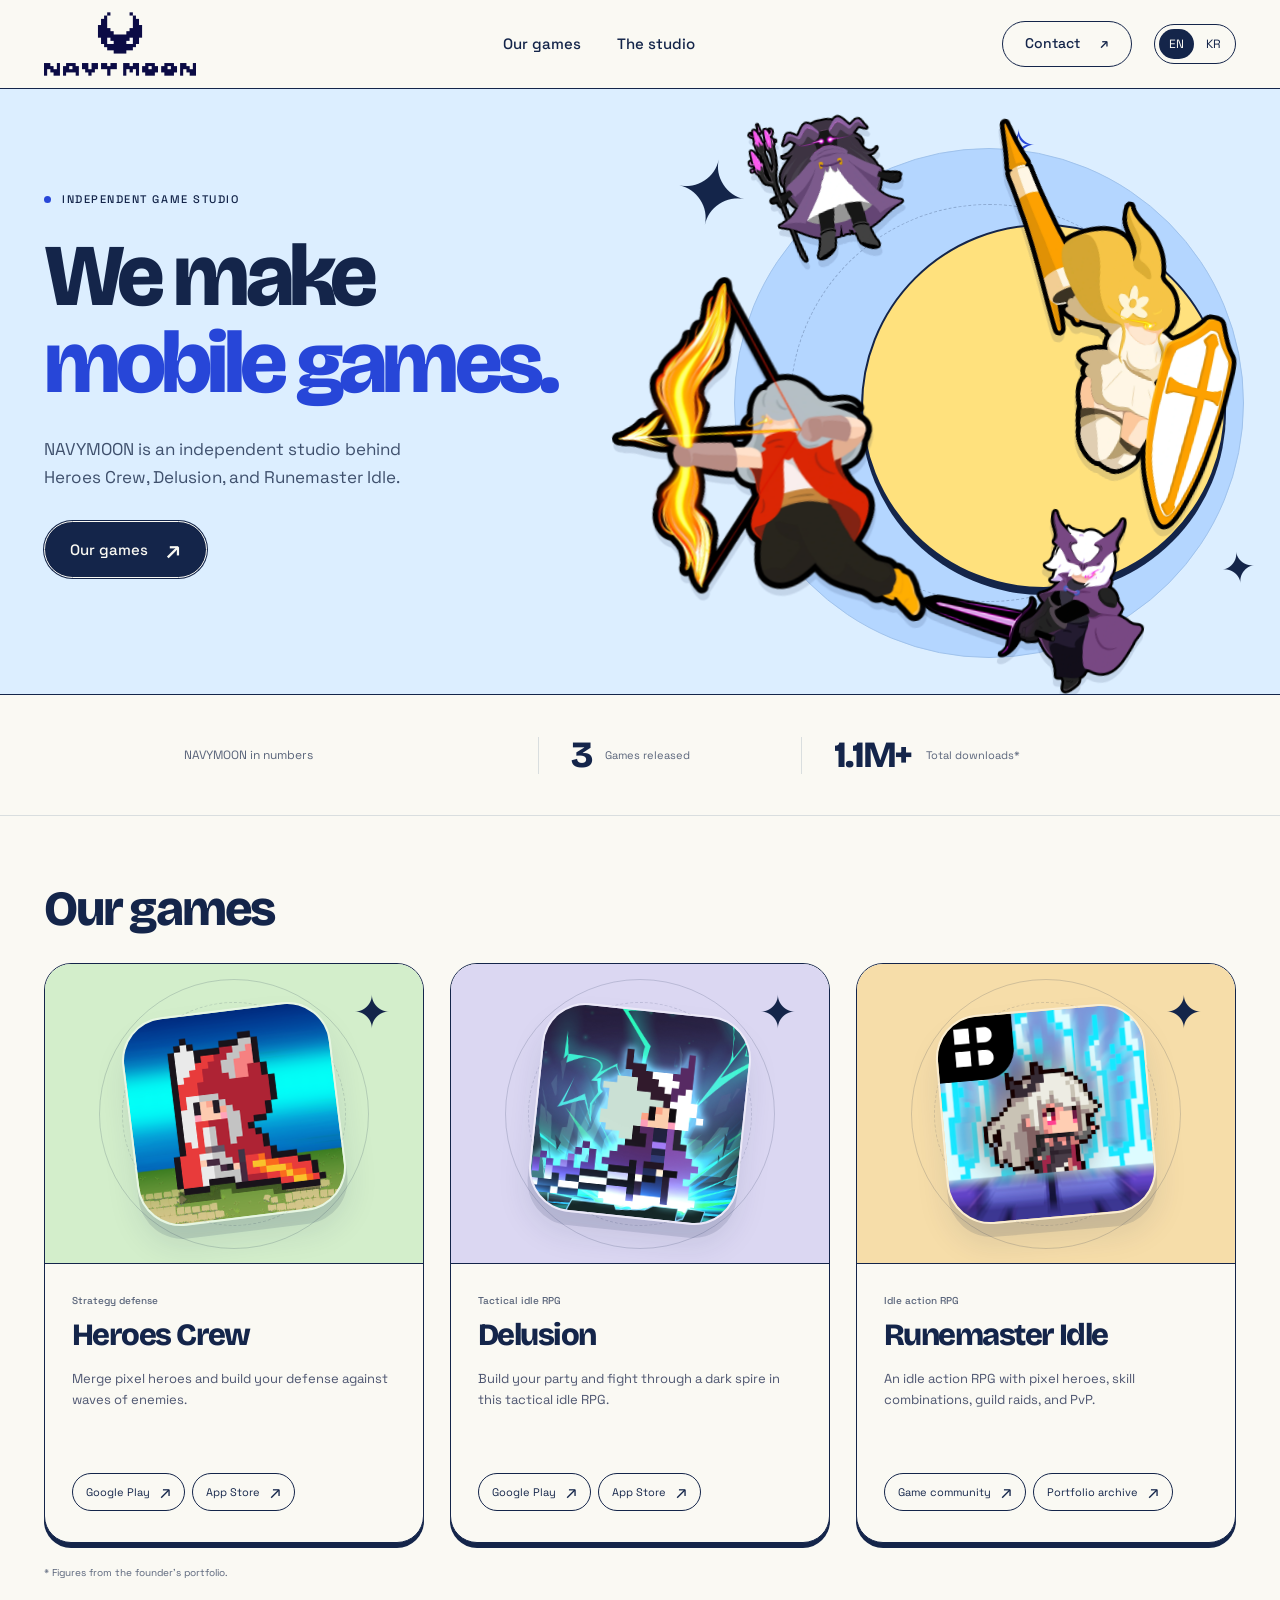
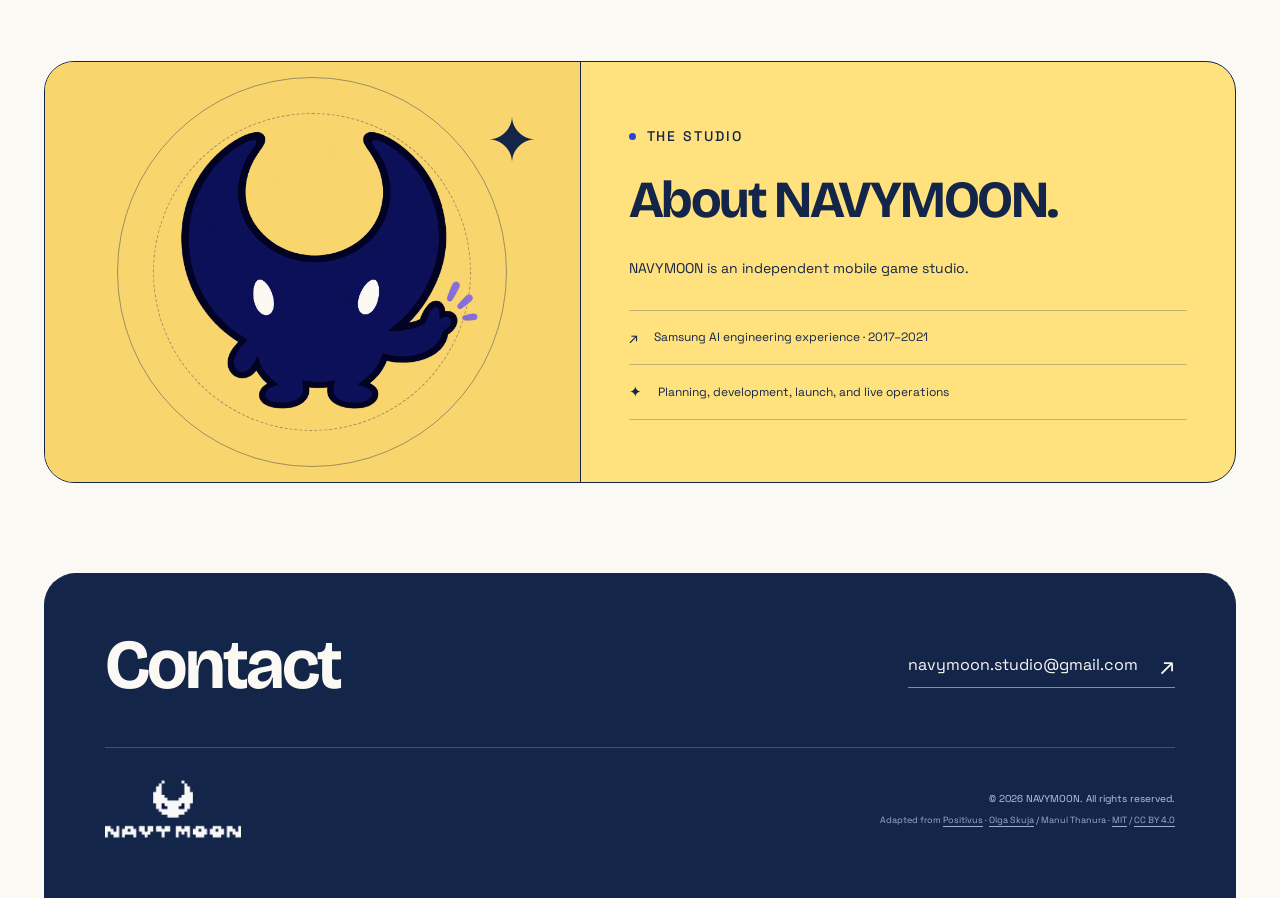
==== commit a3b9c610: "Remove personal name from studio introduction" ====
--- a/index.html
+++ b/index.html
@@ -124,7 +124,7 @@
         <div class="studio-copy">
           <p class="eyebrow" data-en="The studio" data-ko="스튜디오 소개">The studio</p>
           <h2 id="studio-title"><span data-en="About" data-ko="네이비문">About</span><br><span data-en="NAVYMOON." data-ko="">NAVYMOON.</span></h2>
-          <p data-en="NAVYMOON is an independent mobile game studio led by game developer and AI engineer Junhyeong Yoo." data-ko="게임 개발자이자 AI 엔지니어인 유준형이 이끄는 독립 모바일 게임 스튜디오입니다.">NAVYMOON is an independent mobile game studio led by game developer and AI engineer Junhyeong Yoo.</p>
+          <p data-en="NAVYMOON is an independent mobile game studio." data-ko="네이비문은 독립 모바일 게임 스튜디오입니다.">NAVYMOON is an independent mobile game studio.</p>
           <ul class="studio-details">
             <li><span aria-hidden="true">↗</span><span data-en="Samsung AI engineering experience · 2017–2021" data-ko="삼성전자 AI 엔지니어 경력 · 2017–2021">Samsung AI engineering experience · 2017–2021</span></li>
             <li><span aria-hidden="true">✦</span><span data-en="Planning, development, launch, and live operations" data-ko="기획, 개발, 출시와 라이브 운영">Planning, development, launch, and live operations</span></li>
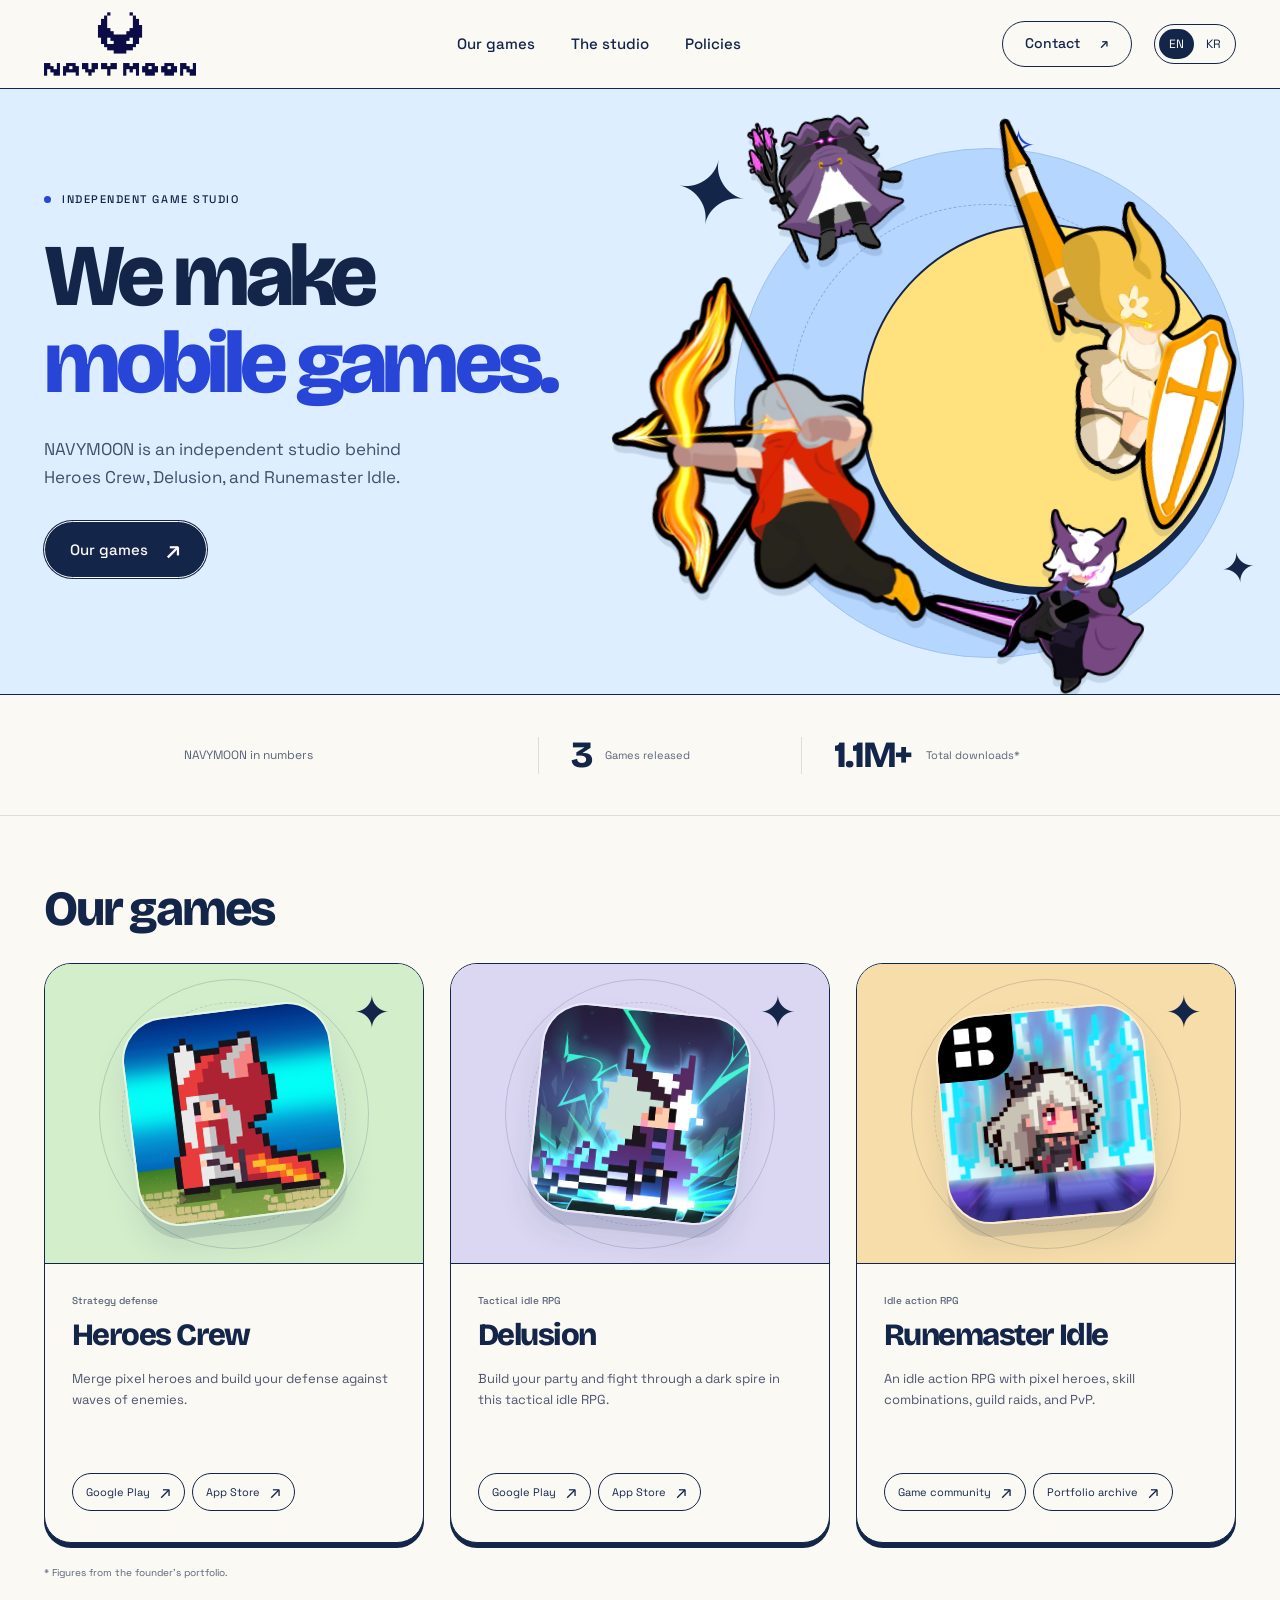
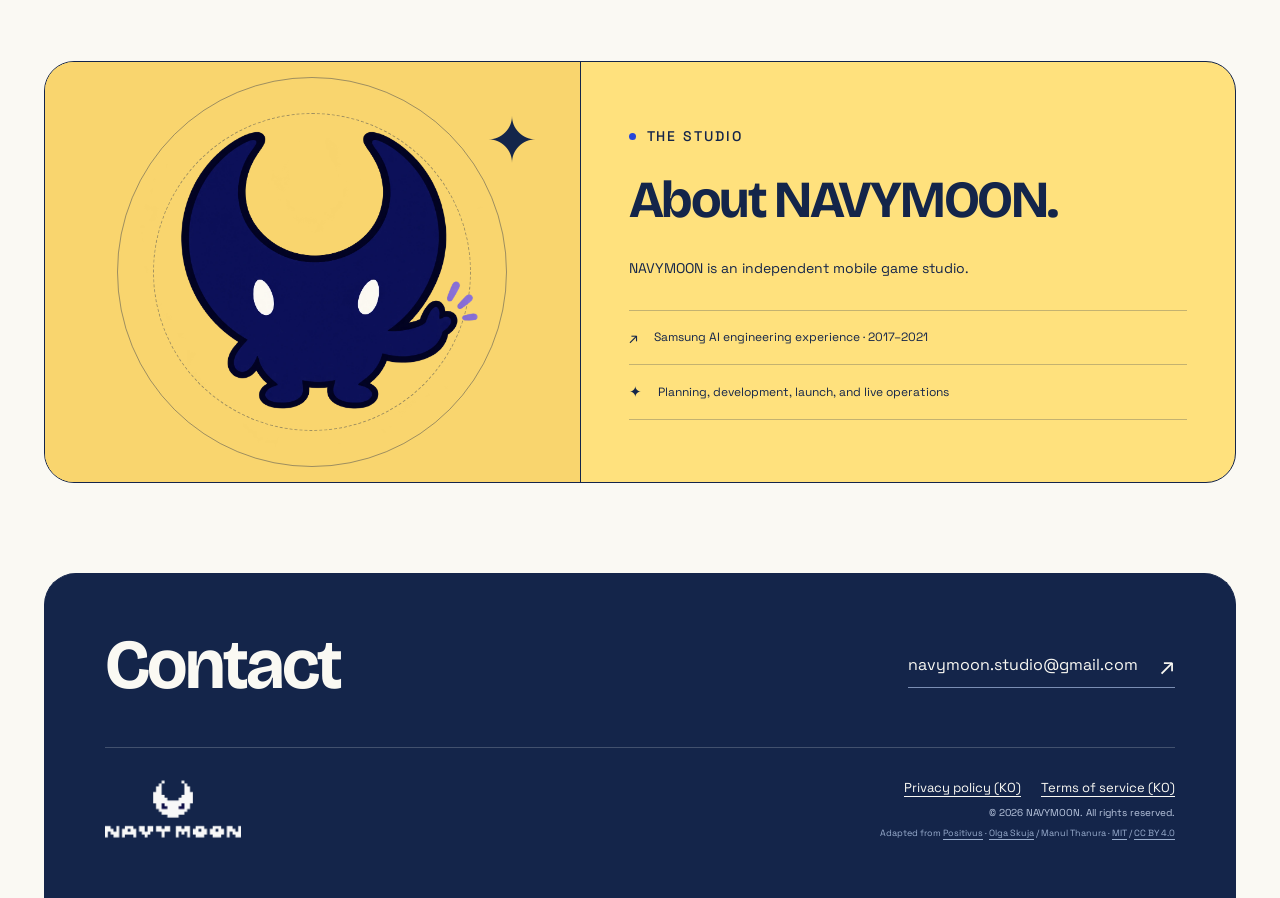
==== commit 55393963: "Publish NAVYMOON game privacy policy and terms" ====
--- a/index.html
+++ b/index.html
@@ -17,6 +17,7 @@
   <link rel="preload" href="assets/fonts/bricolage.ttf" as="font" type="font/ttf" crossorigin>
   <link rel="stylesheet" href="assets/css/positivus.css">
   <link rel="stylesheet" href="assets/css/navymoon-v2.css">
+  <link rel="stylesheet" href="assets/css/legal.css">
   <script defer src="assets/js/navymoon-v2.js"></script>
   <script type="application/ld+json">{"@context":"https://schema.org","@type":"Organization","name":"NAVYMOON","url":"https://navymoon.github.io/","description":"Independent mobile game studio behind Heroes Crew, Delusion, and Runemaster Idle.","email":"navymoon.studio@gmail.com"}</script>
 </head>
@@ -28,6 +29,7 @@
       <nav class="desktop-nav" aria-label="Main navigation">
         <a href="#games" data-en="Our games" data-ko="게임">Our games</a>
         <a href="#studio" data-en="The studio" data-ko="스튜디오">The studio</a>
+        <a href="/privacy/" data-en="Policies" data-ko="정책">Policies</a>
       </nav>
       <div class="nav-tools">
         <a href="#contact" class="nav-contact"><span data-en="Contact" data-ko="문의">Contact</span> <span aria-hidden="true">↗</span></a>
@@ -41,6 +43,8 @@
     <nav id="mobile-nav" class="mobile-nav" aria-label="Mobile navigation" hidden>
       <a href="#games" data-en="Our games" data-ko="게임">Our games</a>
       <a href="#studio" data-en="The studio" data-ko="스튜디오">The studio</a>
+      <a href="/privacy/" data-en="Privacy policy (KO)" data-ko="개인정보처리방침">Privacy policy (KO)</a>
+      <a href="/terms/" data-en="Terms of service (KO)" data-ko="이용약관">Terms of service (KO)</a>
       <a href="#contact" data-en="Contact" data-ko="문의">Contact</a>
     </nav>
   </header>
@@ -137,7 +141,7 @@
   <footer class="contact-section section" id="contact">
     <div class="site-footer">
       <div class="footer-top"><h2><span data-en="Contact" data-ko="문의">Contact</span><br><span data-en="" data-ko=""></span></h2><div class="footer-contact"><p data-en="" data-ko=""></p><a href="mailto:navymoon.studio@gmail.com" class="footer-email">navymoon.studio@gmail.com <span class="arrow" aria-hidden="true">↗</span></a></div></div>
-      <div class="footer-bottom"><a href="#home"><img src="assets/images/navymoon-logo-white.png" alt="NAVYMOON" class="footer-brand" loading="lazy"></a><div class="footer-meta"><p class="copyright">© 2026 NAVYMOON. <span data-en="All rights reserved." data-ko="All rights reserved.">All rights reserved.</span></p><p class="footer-credit">Adapted from <a href="https://github.com/manulthanura/Positivus" target="_blank" rel="noopener noreferrer">Positivus</a> · <a href="https://www.olgaskuja.design/" target="_blank" rel="noopener noreferrer">Olga Skuja</a> / Manul Thanura · <a href="LICENSE-template.txt">MIT</a> / <a href="https://creativecommons.org/licenses/by/4.0/" target="_blank" rel="noopener noreferrer">CC BY 4.0</a></p></div></div>
+      <div class="footer-bottom"><a href="#home"><img src="assets/images/navymoon-logo-white.png" alt="NAVYMOON" class="footer-brand" loading="lazy"></a><div class="footer-meta"><nav class="footer-policy-links" aria-label="Policies"><a href="/privacy/" data-en="Privacy policy (KO)" data-ko="개인정보처리방침">Privacy policy (KO)</a><a href="/terms/" data-en="Terms of service (KO)" data-ko="이용약관">Terms of service (KO)</a></nav><p class="copyright">© 2026 NAVYMOON. <span data-en="All rights reserved." data-ko="All rights reserved.">All rights reserved.</span></p><p class="footer-credit">Adapted from <a href="https://github.com/manulthanura/Positivus" target="_blank" rel="noopener noreferrer">Positivus</a> · <a href="https://www.olgaskuja.design/" target="_blank" rel="noopener noreferrer">Olga Skuja</a> / Manul Thanura · <a href="LICENSE-template.txt">MIT</a> / <a href="https://creativecommons.org/licenses/by/4.0/" target="_blank" rel="noopener noreferrer">CC BY 4.0</a></p></div></div>
     </div>
   </footer>
 </body>
--- a/assets/css/legal.css
+++ b/assets/css/legal.css
@@ -0,0 +1,51 @@
+/* NAVYMOON legal documents. Static, responsive and usable without JavaScript. */
+.legal-header { display:flex; align-items:center; justify-content:space-between; gap:24px; min-height:100px; }
+.back-home { border:1px solid var(--navy); border-radius:28px; padding:10px 20px; font-size:14px; white-space:nowrap; }
+.back-home span { margin-left:12px; }
+.legal-main { padding-bottom:84px; }
+.draft-notice { background:var(--yellow); border:1px solid var(--navy); border-radius:16px; padding:18px 24px; margin:10px 0 40px; }
+.draft-notice strong { display:block; font-size:17px; }
+.draft-notice p { margin:5px 0 0; line-height:1.7; }
+.legal-heading { padding:0 0 28px; }
+.legal-heading h1 { font-size:clamp(32px,5vw,60px); letter-spacing:-.055em; line-height:1.25; margin:14px 0 18px; overflow-wrap:anywhere; }
+.legal-subtitle { color:var(--muted); font-size:15px; }
+.legal-tabs { display:flex; flex-wrap:wrap; gap:12px; margin:0 0 40px; padding-bottom:24px; border-bottom:1px solid var(--navy); }
+.legal-tabs a { padding:12px 22px; border:1px solid var(--navy); border-radius:32px; font-weight:600; }
+.legal-tabs a[aria-current] { color:var(--paper); background:var(--navy); }
+.legal-layout { display:grid; grid-template-columns:240px minmax(0,1fr); gap:48px; align-items:start; }
+.legal-toc { position:sticky; top:24px; background:var(--sky); border:1px solid var(--navy); border-radius:16px; padding:22px; }
+.legal-toc h2 { font-size:16px; margin:0 0 12px; }
+.legal-toc ol { list-style:none; padding:0; margin:0; }
+.legal-toc li + li { margin-top:10px; }
+.legal-toc a { font-size:13px; line-height:1.6; display:block; }
+.legal-toc a:hover { text-decoration:underline; text-underline-offset:4px; }
+.legal-content { min-width:0; font-family:'Apple SD Gothic Neo','Malgun Gothic',sans-serif; font-size:16px; line-height:1.9; overflow-wrap:anywhere; word-break:normal; }
+.legal-content section { margin:0 0 44px; scroll-margin-top:24px; }
+.legal-content h2 { font-size:23px; font-weight:700; letter-spacing:-.04em; line-height:1.5; margin:0 0 16px; }
+.legal-content p { margin:0 0 17px; }
+.legal-content a { color:#1834ad; text-decoration:underline; text-underline-offset:3px; }
+.legal-content code { overflow-wrap:anywhere; font-size:.9em; }
+.request-box { background:var(--sky); border:1px solid var(--navy); border-radius:14px; padding:18px 22px; margin:22px 0; }
+.request-box h3 { font-size:18px; margin:0 0 12px; }
+.request-box p:last-child { margin-bottom:0; }
+.legal-page .legal-heading { padding-top:28px; }
+.pending { background:#fff2cf; border-left:4px solid #a56800; padding:14px 18px; font-size:14px; }
+.table-wrap { max-width:100%; overflow-x:auto; margin:24px 0; border:1px solid var(--line); border-radius:12px; }
+.table-hint { display:none; }
+.table-wrap:focus-visible { outline:3px solid var(--blue); outline-offset:4px; }
+.table-wrap table { width:100%; min-width:600px; border-collapse:collapse; font-size:14px; line-height:1.8; background:#fff; }
+.table-wrap caption { text-align:left; padding:15px 18px; color:var(--muted); font-size:13px; background:var(--gray); }
+.table-wrap th,.table-wrap td { padding:14px 16px; text-align:left; vertical-align:top; border:1px solid var(--line); }
+.table-wrap thead { background:var(--sky); }
+.table-wrap th { font-weight:700; }
+.table-wrap tbody th { min-width:120px; }
+.legal-footer { border-top:1px solid var(--navy); padding-block:28px; display:flex; flex-wrap:wrap; gap:18px 32px; align-items:center; }
+.legal-footer>a { font-weight:700; }
+.legal-footer nav { display:flex; flex-wrap:wrap; gap:16px; font-size:14px; }
+.legal-footer p { width:100%; font-size:12px; color:var(--muted); margin:0; }
+.footer-policy-links { display:flex; flex-wrap:wrap; gap:12px 20px; font-size:13px; }
+.footer-policy-links a { text-decoration:underline; text-underline-offset:4px; }
+@media(max-width:1000px) { .legal-layout { grid-template-columns:minmax(0,1fr); gap:30px; } .legal-toc { position:static; } .legal-toc ol { display:grid; grid-template-columns:1fr 1fr; gap:10px 22px; } .legal-toc li+li { margin-top:0; } }
+@media(max-width:767px) { .legal-header { min-height:78px; gap:14px; } .legal-header .brand img { width:137px; } .back-home { padding:8px 13px; font-size:12px; } .legal-main { padding-bottom:36px; } .draft-notice { margin-top:12px; margin-bottom:28px; padding:16px; font-size:14px; } .legal-heading h1 { font-size:35px; } .legal-tabs { gap:8px; margin-bottom:28px; } .legal-tabs a { padding:10px 14px; font-size:14px; } .legal-toc { padding:18px; } .legal-toc ol { grid-template-columns:1fr; } .legal-content { font-size:16px; line-height:1.9; } .legal-content h2 { font-size:22px; } .legal-content section { margin-bottom:34px; } .pending { padding:12px 14px; } .footer-policy-links { font-size:12px; } }
+@media print { .legal-header,.legal-toc,.legal-tabs,.legal-footer,.skip-link { display:none; } .legal-layout { display:block; } .legal-content { font-size:11pt; } .draft-notice { margin:0 0 24px; } .table-wrap { overflow:visible; } .table-wrap table { min-width:0; } .legal-content h2 { break-after:avoid; } }
+@media(max-width:767px) { .legal-content .table-hint { display:block; font-size:12px; color:var(--muted); margin-bottom:-12px; } }
